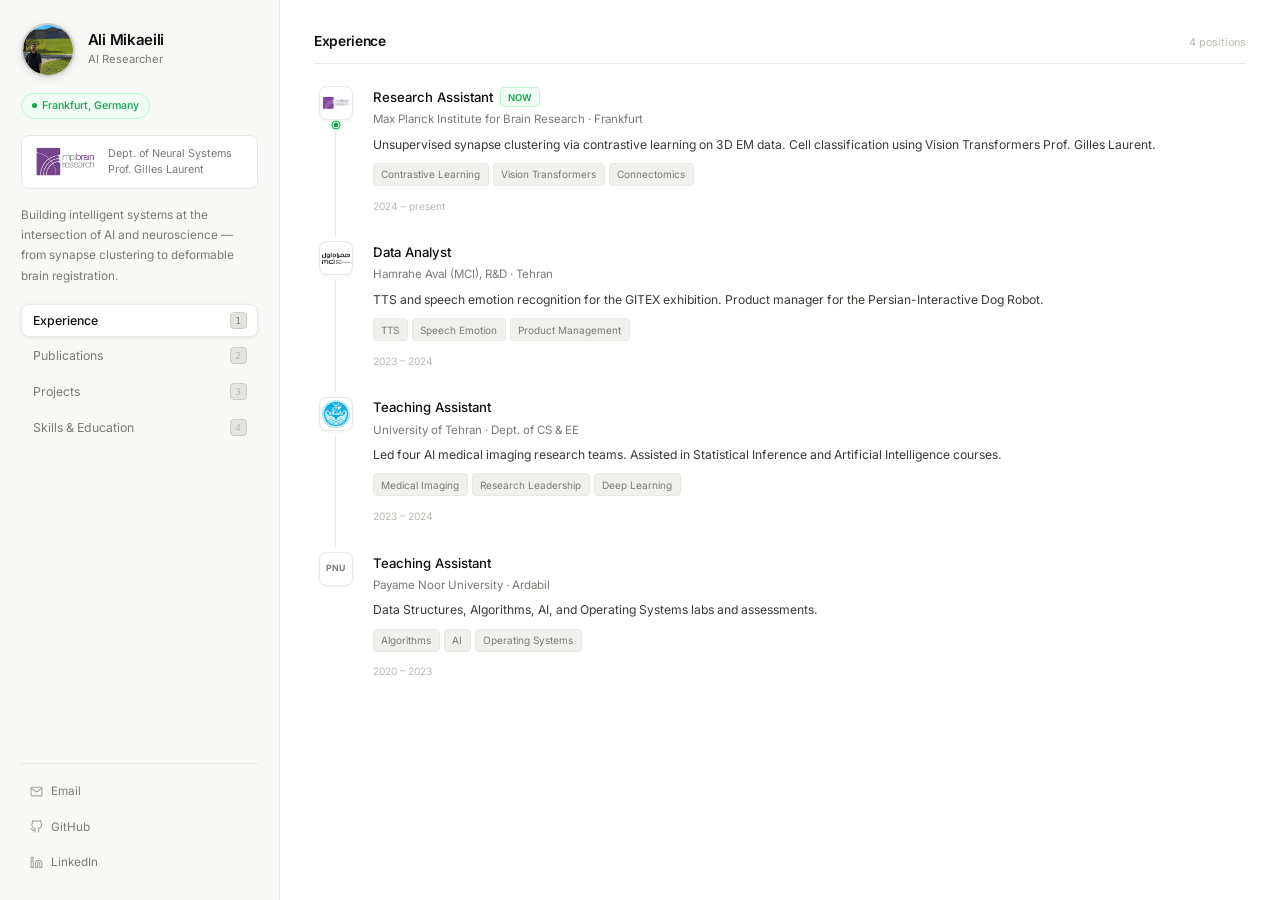
==== index.html @ 7bf5a22a "final" ====
<!DOCTYPE html>
<html lang="en">

<head>
  <meta charset="UTF-8" />
  <meta name="viewport" content="width=device-width, initial-scale=1.0" />
  <title>Ali Mikaeili</title>
  <meta name="description"
    content="Ali Mikaeili — AI Researcher at Max Planck Institute for Brain Research, Frankfurt." />
  <meta name="theme-color" content="#ffffff" />
  <link rel="preconnect" href="https://fonts.googleapis.com" />
  <link href="https://fonts.googleapis.com/css2?family=Inter:wght@300;400;500;600&display=swap" rel="stylesheet" />
  <link rel="stylesheet" href="style.css" />
</head>

<body>

  <div class="layout">

    <!-- ── SIDEBAR ── -->
    <aside class="sidebar">

      <!-- Profile -->
      <div class="profile-block">
        <img class="avatar" src="assets/profile.jpg" alt="Ali Mikaeili" />
        <div class="profile-text">
          <h1>Ali Mikaeili</h1>
          <p class="role">AI Researcher</p>
        </div>
      </div>

      <!-- Status -->
      <div class="status-row">
        <span class="badge-live">
          <span class="dot"></span>
          Frankfurt, Germany
        </span>
      </div>

      <!-- Current position logo -->
      <div class="affil-block">
        <img src="assets/mpi.png" alt="Max Planck Institute" class="affil-logo" />
        <p class="affil-name">Dept. of Neural Systems<br /> Prof. Gilles Laurent</p>
      </div>

      <p class="bio">
        Building intelligent systems at the intersection of AI and neuroscience — from synapse clustering to deformable
        brain registration.
      </p>

      <!-- Nav -->
      <nav class="side-nav" aria-label="Sections">
        <button class="nav-btn active" data-panel="experience" aria-pressed="true">
          <span>Experience</span><kbd>1</kbd>
        </button>
        <button class="nav-btn" data-panel="publications" aria-pressed="false">
          <span>Publications</span><kbd>2</kbd>
        </button>
        <button class="nav-btn" data-panel="projects" aria-pressed="false">
          <span>Projects</span><kbd>3</kbd>
        </button>
        <button class="nav-btn" data-panel="skills" aria-pressed="false">
          <span>Skills &amp; Education</span><kbd>4</kbd>
        </button>
      </nav>

      <!-- Contact links -->
      <div class="sidebar-links">
        <a href="mailto:Ali.Mikaeili@brain.mpg.de" class="link-chip">
          <svg width="13" height="13" viewBox="0 0 24 24" fill="none" stroke="currentColor" stroke-width="2"
            stroke-linecap="round" stroke-linejoin="round">
            <path d="M4 4h16c1.1 0 2 .9 2 2v12c0 1.1-.9 2-2 2H4c-1.1 0-2-.9-2-2V6c0-1.1.9-2 2-2z" />
            <polyline points="22,6 12,13 2,6" />
          </svg>
          Email
        </a>
        <a href="https://github.com/alim98" target="_blank" rel="noopener" class="link-chip">
          <svg width="13" height="13" viewBox="0 0 24 24" fill="none" stroke="currentColor" stroke-width="2"
            stroke-linecap="round" stroke-linejoin="round">
            <path
              d="M9 19c-5 1.5-5-2.5-7-3m14 6v-3.87a3.37 3.37 0 0 0-.94-2.61c3.14-.35 6.44-1.54 6.44-7A5.44 5.44 0 0 0 20 4.77 5.07 5.07 0 0 0 19.91 1S18.73.65 16 2.48a13.38 13.38 0 0 0-7 0C6.27.65 5.09 1 5.09 1A5.07 5.07 0 0 0 5 4.77a5.44 5.44 0 0 0-1.5 3.78c0 5.42 3.3 6.61 6.44 7A3.37 3.37 0 0 0 9 18.13V22" />
          </svg>
          GitHub
        </a>
        <a href="https://linkedin.com/in/mikaeiliali" target="_blank" rel="noopener" class="link-chip">
          <svg width="13" height="13" viewBox="0 0 24 24" fill="none" stroke="currentColor" stroke-width="2"
            stroke-linecap="round" stroke-linejoin="round">
            <path d="M16 8a6 6 0 0 1 6 6v7h-4v-7a2 2 0 0 0-2-2 2 2 0 0 0-2 2v7h-4v-7a6 6 0 0 1 6-6z" />
            <rect x="2" y="9" width="4" height="12" />
            <circle cx="4" cy="4" r="2" />
          </svg>
          LinkedIn
        </a>
      </div>

    </aside>

    <!-- ── MAIN ── -->
    <main class="main-panel" id="main-panel">

      <!-- ─ EXPERIENCE ─ -->
      <div class="panel active" id="panel-experience">
        <div class="panel-header">
          <h2>Experience</h2>
          <span class="panel-meta">4 positions</span>
        </div>

        <div class="entries">

          <div class="entry stagger">
            <div class="entry-left">
              <div class="org-logo-wrap">
                <img src="assets/mpi.png" alt="MPI" class="org-logo" />
              </div>
              <div class="tline">
                <div class="tdot active"></div>
              </div>
            </div>
            <div class="entry-content">
              <div class="entry-top">
                <strong>Research Assistant</strong>
                <span class="chip-green">Now</span>
              </div>
              <p class="entry-org">Max Planck Institute for Brain Research · Frankfurt</p>
              <p class="entry-desc">Unsupervised synapse clustering via contrastive learning on 3D EM data. Cell
                classification using Vision Transformers Prof. Gilles Laurent.</p>
              <div class="entry-tags">
                <span>Contrastive Learning</span><span>Vision Transformers</span><span>Connectomics</span>
              </div>
              <span class="entry-year">2024 – present</span>
            </div>
          </div>

          <div class="entry stagger">
            <div class="entry-left">
              <div class="org-logo-wrap">
                <img src="assets/mci.png" alt="MCI" class="org-logo" />
              </div>
              <div class="tline"></div>
            </div>
            <div class="entry-content">
              <div class="entry-top"><strong>Data Analyst</strong></div>
              <p class="entry-org">Hamrahe Aval (MCI), R&amp;D · Tehran</p>
              <p class="entry-desc">TTS and speech emotion recognition for the GITEX exhibition. Product manager for the
                Persian-Interactive Dog Robot.</p>
              <div class="entry-tags">
                <span>TTS</span><span>Speech Emotion</span><span>Product Management</span>
              </div>
              <span class="entry-year">2023 – 2024</span>
            </div>
          </div>

          <div class="entry stagger">
            <div class="entry-left">
              <div class="org-logo-wrap">
                <img src="assets/ut.png" alt="University of Tehran" class="org-logo" />
              </div>
              <div class="tline"></div>
            </div>
            <div class="entry-content">
              <div class="entry-top"><strong>Teaching Assistant</strong></div>
              <p class="entry-org">University of Tehran · Dept. of CS &amp; EE</p>
              <p class="entry-desc">Led four AI medical imaging research teams. Assisted in Statistical Inference and
                Artificial Intelligence courses.</p>
              <div class="entry-tags">
                <span>Medical Imaging</span><span>Research Leadership</span><span>Deep Learning</span>
              </div>
              <span class="entry-year">2023 – 2024</span>
            </div>
          </div>

          <div class="entry stagger">
            <div class="entry-left">
              <div class="org-logo-wrap letter-logo">PNU</div>
              <div class="tline last"></div>
            </div>
            <div class="entry-content">
              <div class="entry-top"><strong>Teaching Assistant</strong></div>
              <p class="entry-org">Payame Noor University · Ardabil</p>
              <p class="entry-desc">Data Structures, Algorithms, AI, and Operating Systems labs and assessments.</p>
              <div class="entry-tags">
                <span>Algorithms</span><span>AI</span><span>Operating Systems</span>
              </div>
              <span class="entry-year">2020 – 2023</span>
            </div>
          </div>

        </div>
      </div>

      <!-- ─ PUBLICATIONS ─ -->
      <div class="panel" id="panel-publications">
        <div class="panel-header">
          <h2>Publications</h2>
          <span class="panel-meta">6 papers · 3 published</span>
        </div>

        <div class="pub-group">
          <div class="pub-group-label">Published</div>
          <div class="pub-list">

            <a href="https://doi.org/10.1109/AREE63378.2025.10880261" target="_blank" rel="noopener"
              class="pub-row stagger">
              <span class="pub-n">01</span>
              <div class="pub-body">
                <p class="pub-title">Attention-Based Segmentation of Brain Tumors Using Feature Level Fusion and UNet
                </p>
                <p class="pub-byline">A. M. Barzili &amp; B. Moshiri</p>
              </div>
              <div class="pub-right">
                <span class="pub-badge">IEEE · 2025</span>
                <svg class="pub-ext" width="12" height="12" viewBox="0 0 24 24" fill="none" stroke="currentColor"
                  stroke-width="2">
                  <path d="M18 13v6a2 2 0 0 1-2 2H5a2 2 0 0 1-2-2V8a2 2 0 0 1 2-2h6" />
                  <polyline points="15 3 21 3 21 9" />
                  <line x1="10" y1="14" x2="21" y2="3" />
                </svg>
              </div>
            </a>

            <a href="https://doi.org/10.1109/AI2E64943.2025.10983511" target="_blank" rel="noopener"
              class="pub-row stagger">
              <span class="pub-n">02</span>
              <div class="pub-body">
                <p class="pub-title">Detection of Autism Spectrum Disorder Using Quantum Support Vector Machines</p>
                <p class="pub-byline">Zadeh, Barzili et al.</p>
              </div>
              <div class="pub-right">
                <span class="pub-badge">IEEE · 2025</span>
                <svg class="pub-ext" width="12" height="12" viewBox="0 0 24 24" fill="none" stroke="currentColor"
                  stroke-width="2">
                  <path d="M18 13v6a2 2 0 0 1-2 2H5a2 2 0 0 1-2-2V8a2 2 0 0 1 2-2h6" />
                  <polyline points="15 3 21 3 21 9" />
                  <line x1="10" y1="14" x2="21" y2="3" />
                </svg>
              </div>
            </a>

            <a href="https://doi.org/10.48550/arXiv.2511.11625" target="_blank" rel="noopener" class="pub-row stagger">
              <span class="pub-n">03</span>
              <div class="pub-body">
                <p class="pub-title">MedFedPure: Federated Framework with MAE Detection and Diffusion Purification</p>
                <p class="pub-byline">Karami, Barzili et al.</p>
              </div>
              <div class="pub-right">
                <span class="pub-badge">arXiv · 2025</span>
                <svg class="pub-ext" width="12" height="12" viewBox="0 0 24 24" fill="none" stroke="currentColor"
                  stroke-width="2">
                  <path d="M18 13v6a2 2 0 0 1-2 2H5a2 2 0 0 1-2-2V8a2 2 0 0 1 2-2h6" />
                  <polyline points="15 3 21 3 21 9" />
                  <line x1="10" y1="14" x2="21" y2="3" />
                </svg>
              </div>
            </a>

          </div>
        </div>

        <div class="pub-group">
          <div class="pub-group-label">Under Review</div>
          <div class="pub-list dimmed-group">

            <div class="pub-row stagger">
              <span class="pub-n">04</span>
              <div class="pub-body">
                <p class="pub-title">SpikeReg: A Spiking-UNet for Iterative Deformable Brain Image Registration</p>
                <p class="pub-byline">A. M. Barzili &amp; B. Moshiri</p>
              </div>
              <div class="pub-right"><span class="pub-badge pending">In Review</span></div>
            </div>

            <div class="pub-row stagger">
              <span class="pub-n">05</span>
              <div class="pub-body">
                <p class="pub-title">LiquidReg: An Adaptive ODE Engine for Deformable Registration</p>
                <p class="pub-byline">A. M. Barzili &amp; B. Moshiri</p>
              </div>
              <div class="pub-right"><span class="pub-badge pending">In Review</span></div>
            </div>

            <div class="pub-row stagger">
              <span class="pub-n">06</span>
              <div class="pub-body">
                <p class="pub-title">Deep Learning Methods for Deformable Brain MRI Registration: A Systematic Review
                </p>
                <p class="pub-byline">Barzili, Firoozi et al.</p>
              </div>
              <div class="pub-right"><span class="pub-badge pending">In Review</span></div>
            </div>

          </div>
        </div>
      </div>

      <!-- ─ PROJECTS ─ -->
      <div class="panel" id="panel-projects">
        <div class="panel-header">
          <h2>Projects</h2>
          <a href="https://github.com/alim98" target="_blank" rel="noopener" class="panel-ext-link">
            github.com/alim98
            <svg width="11" height="11" viewBox="0 0 24 24" fill="none" stroke="currentColor" stroke-width="2">
              <path d="M18 13v6a2 2 0 0 1-2 2H5a2 2 0 0 1-2-2V8a2 2 0 0 1 2-2h6" />
              <polyline points="15 3 21 3 21 9" />
              <line x1="10" y1="14" x2="21" y2="3" />
            </svg>
          </a>
        </div>

        <div class="proj-grid">
          <div class="proj-card stagger" data-color="#6366f1">
            <div class="proj-accent"></div>
            <span class="proj-icon">🧠</span>
            <h3>Synapse Clustering</h3>
            <p>3D synapse analysis from electron microscopy data via contrastive learning (MPIBR).</p>
            <div class="proj-chips"><span>Contrastive Learning</span><span>3D EM</span><span>PyTorch</span></div>
          </div>

          <div class="proj-card stagger" data-color="#f59e0b">
            <div class="proj-accent"></div>
            <span class="proj-icon">⚡</span>
            <h3>SpikeReg</h3>
            <p>Deformable brain image registration using Spiking Neural Networks — energy-efficient alternative.</p>
            <div class="proj-chips"><span>SNN</span><span>Medical Imaging</span><span>UNet</span></div>
          </div>

          <div class="proj-card stagger" data-color="#06b6d4">
            <div class="proj-accent"></div>
            <span class="proj-icon">🌊</span>
            <h3>LiquidReg</h3>
            <p>Deformable registration via Liquid Time-constant Networks and continuous-time ODE solvers.</p>
            <div class="proj-chips"><span>LTC</span><span>ODE</span><span>Diffeomorphic</span></div>
          </div>

          <div class="proj-card stagger" data-color="#10b981">
            <div class="proj-accent"></div>
            <span class="proj-icon">🔬</span>
            <h3>Chromatin Classification</h3>
            <p>3D nuclei classification from microscopy images using deep learning pipelines.</p>
            <div class="proj-chips"><span>3D CNN</span><span>Cell Biology</span></div>
          </div>

          <div class="proj-card stagger" data-color="#ec4899">
            <div class="proj-accent"></div>
            <span class="proj-icon">🎤</span>
            <h3>Speech Emotion Recognition</h3>
            <p>Persian speech emotion detection using the Shemo database.</p>
            <div class="proj-chips"><span>Audio ML</span><span>Persian NLP</span></div>
          </div>

          <div class="proj-card stagger" data-color="#8b5cf6">
            <div class="proj-accent"></div>
            <span class="proj-icon">💬</span>
            <h3>Suicidal Ideation Detection</h3>
            <p>BERT-based NLP model for mental health monitoring on social media.</p>
            <div class="proj-chips"><span>BERT</span><span>NLP</span><span>Mental Health</span></div>
          </div>
        </div>
      </div>

      <!-- ─ SKILLS & EDUCATION ─ -->
      <div class="panel" id="panel-skills">
        <div class="panel-header">
          <h2>Skills &amp; Education</h2>
        </div>

        <div class="se-grid">

          <div class="se-block">
            <div class="se-label">AI &amp; Machine Learning</div>
            <div class="pill-group stagger">
              <span class="pill">Representation Learning</span>
              <span class="pill">Contrastive Learning</span>
              <span class="pill">Spiking Neural Networks</span>
              <span class="pill">Vision Transformers</span>
              <span class="pill">Diffusion Models</span>
              <span class="pill">GANs</span>
              <span class="pill">NLP · BERT · RAG</span>
              <span class="pill">VLMs</span>
            </div>
          </div>

          <div class="se-block">
            <div class="se-label">Neuroscience</div>
            <div class="pill-group stagger">
              <span class="pill">Connectomics</span>
              <span class="pill">WebKnossos</span>
              <span class="pill">Medical Image Analysis</span>
              <span class="pill">Deformable Registration</span>
            </div>
          </div>

          <div class="se-block">
            <div class="se-label">Programming</div>
            <div class="pill-group stagger">
              <span class="pill">Python</span>
              <span class="pill">C / C++</span>
              <span class="pill">Java</span>
              <span class="pill">Kotlin</span>
              <span class="pill">Flutter</span>
            </div>
          </div>

          <div class="se-block">
            <div class="se-label">Frameworks &amp; Tools</div>
            <div class="pill-group stagger">
              <span class="pill">PyTorch</span>
              <span class="pill">TensorFlow</span>
              <span class="pill">Scikit-Learn</span>
              <span class="pill">NumPy · Pandas</span>
              <span class="pill">Docker</span>
              <span class="pill">Git</span>
              <span class="pill">Linux</span>
              <span class="pill">LaTeX</span>
            </div>
          </div>

          <div class="se-block">
            <div class="se-label">Languages</div>
            <div class="pill-group stagger">
              <span class="pill">🇬🇧 English — Advanced</span>
              <span class="pill">🇮🇷 Persian — Native</span>
              <span class="pill">🇦🇿 Azerbaijani — Native</span>
              <span class="pill">🇹🇷 Turkish — Advanced</span>
            </div>
          </div>

          <div class="se-block edu-block">
            <div class="se-label">Education</div>
            <div class="edu-list">

              <div class="edu-row stagger">
                <img src="assets/ut.png" alt="University of Tehran" class="edu-logo" />
                <div>
                  <strong>M.Sc. AI &amp; Robotics</strong>
                  <p>University of Tehran &middot; 2023–2025 &middot; 17/20</p>
                  <p class="edu-note">Thesis: SpikeReg — A Spiking-UNet for Deformable Registration</p>
                </div>
              </div>

              <div class="edu-row stagger">
                <div class="edu-logo-placeholder">PNU</div>
                <div>
                  <strong>B.Eng. Computer Engineering</strong>
                  <p>Payame Noor University &middot; 2020–2023 &middot; 16.5/20</p>
                </div>
              </div>

              <div class="edu-row stagger">
                <div class="edu-logo-placeholder">FU</div>
                <div>
                  <strong>B.Sc. Educational Sciences</strong>
                  <p>Farhangian University &middot; 2017–2021 &middot; 17.5/20</p>
                </div>
              </div>

            </div>
          </div>

        </div>
      </div>

    </main>
  </div>

  <div class="kbd-hint" id="kbd-hint">Press <kbd>1</kbd>–<kbd>4</kbd> to switch sections</div>

  <script src="script.js"></script>
</body>

</html>
---- style.css ----
/* ─────────────────────────────────────
   TOKENS
───────────────────────────────────── */
:root {
  --white:    #ffffff;
  --off:      #f8f8f6;
  --border:   #e8e8e4;
  --border-h: #cecec8;
  --ink:      #0f0f0e;
  --ink-2:    #3a3a36;
  --ink-3:    #7a7a74;
  --ink-4:    #b8b8b0;
  --green:    #16a34a;
  --green-bg: #f0fdf4;
  --green-bd: #bbf7d0;
  --sidebar:  280px;
  --r:        8px;
  --r-lg:     12px;
}

/* ─────────────────────────────────────
   RESET
───────────────────────────────────── */
*, *::before, *::after { box-sizing: border-box; margin: 0; padding: 0; }
html { font-size: 15px; -webkit-font-smoothing: antialiased; }
body {
  font-family: 'Inter', system-ui, sans-serif;
  background: var(--white);
  color: var(--ink);
  line-height: 1.6;
  height: 100dvh;
  overflow: hidden;
}
a { text-decoration: none; color: inherit; }
button { cursor: pointer; font-family: inherit; }

/* ─────────────────────────────────────
   LAYOUT
───────────────────────────────────── */
.layout {
  display: grid;
  grid-template-columns: var(--sidebar) 1fr;
  height: 100dvh;
}

/* ─────────────────────────────────────
   SIDEBAR
───────────────────────────────────── */
.sidebar {
  background: var(--off);
  border-right: 1px solid var(--border);
  display: flex;
  flex-direction: column;
  padding: 1.5rem 1.4rem;
  gap: 1.1rem;
  overflow-y: auto;
  overscroll-behavior: contain;
}

/* scrollbar */
.sidebar::-webkit-scrollbar { width: 3px; }
.sidebar::-webkit-scrollbar-thumb { background: var(--border); border-radius: 3px; }

/* ── Profile block ── */
.profile-block {
  display: flex;
  align-items: center;
  gap: .85rem;
}

.avatar {
  width: 54px;
  height: 54px;
  border-radius: 50%;
  object-fit: cover;
  object-position: center top;
  border: 2px solid var(--border-h);
  flex-shrink: 0;
  box-shadow: 0 2px 8px rgba(0,0,0,.1);
}

.profile-text h1 {
  font-size: 1rem;
  font-weight: 600;
  letter-spacing: -.02em;
  line-height: 1.2;
}
.profile-text .role {
  font-size: .75rem;
  color: var(--ink-3);
  margin-top: .1rem;
}

/* ── Status ── */
.status-row { display: flex; }

.badge-live {
  display: inline-flex;
  align-items: center;
  gap: .38rem;
  font-size: .71rem;
  color: var(--green);
  background: var(--green-bg);
  border: 1px solid var(--green-bd);
  padding: .22rem .65rem;
  border-radius: 50px;
  font-weight: 500;
}
.dot {
  width: 5px; height: 5px;
  border-radius: 50%;
  background: var(--green);
  animation: blink 2.4s ease-in-out infinite;
}
@keyframes blink { 0%,100%{opacity:1} 50%{opacity:.25} }

/* ── Affiliation logo card ── */
.affil-block {
  display: flex;
  align-items: center;
  gap: .7rem;
  background: var(--white);
  border: 1px solid var(--border);
  border-radius: var(--r);
  padding: .65rem .8rem;
}

.affil-logo {
  height: 32px;
  width: auto;
  object-fit: contain;
  flex-shrink: 0;
  filter: grayscale(20%);
}

.affil-name {
  font-size: .72rem;
  color: var(--ink-3);
  line-height: 1.45;
}

/* ── Bio ── */
.bio {
  font-size: .79rem;
  color: var(--ink-3);
  line-height: 1.7;
  padding-bottom: .1rem;
}

/* ── Nav ── */
.side-nav {
  display: flex;
  flex-direction: column;
  gap: .15rem;
}

.nav-btn {
  display: flex;
  align-items: center;
  justify-content: space-between;
  background: none;
  border: 1px solid transparent;
  text-align: left;
  font-size: .82rem;
  color: var(--ink-3);
  padding: .48rem .7rem;
  border-radius: var(--r);
  transition: background .15s, color .15s, border-color .15s, box-shadow .15s;
}
.nav-btn:hover { background: #eeeeed; color: var(--ink); }
.nav-btn.active {
  background: var(--white);
  color: var(--ink);
  font-weight: 500;
  border-color: var(--border);
  box-shadow: 0 1px 4px rgba(0,0,0,.07);
}

kbd {
  display: inline-flex;
  align-items: center;
  justify-content: center;
  width: 17px; height: 17px;
  font-size: .62rem;
  color: var(--ink-4);
  background: #e4e4e0;
  border: 1px solid #ccccc6;
  border-radius: 4px;
  line-height: 1;
}
.nav-btn.active kbd { color: var(--ink-3); }

/* ── Links ── */
.sidebar-links {
  margin-top: auto;
  padding-top: .85rem;
  border-top: 1px solid var(--border);
  display: flex;
  flex-direction: column;
  gap: .3rem;
}

.link-chip {
  display: flex;
  align-items: center;
  gap: .5rem;
  font-size: .78rem;
  color: var(--ink-3);
  padding: .4rem .6rem;
  border-radius: var(--r);
  transition: background .15s, color .15s;
}
.link-chip:hover { background: #eeeeed; color: var(--ink); }
.link-chip svg { flex-shrink: 0; opacity: .65; }

/* ─────────────────────────────────────
   MAIN PANEL
───────────────────────────────────── */
.main-panel {
  overflow-y: auto;
  overscroll-behavior: contain;
  padding: 2rem 2.25rem;
}
.main-panel::-webkit-scrollbar { width: 4px; }
.main-panel::-webkit-scrollbar-thumb { background: var(--border); border-radius: 4px; }

/* ─────────────────────────────────────
   PANELS
───────────────────────────────────── */
.panel { display: none; }
.panel.active { display: block; }

@keyframes up {
  from { opacity: 0; transform: translateY(8px); }
  to   { opacity: 1; transform: none; }
}

.panel.active .stagger {
  opacity: 0;
  animation: up .28s ease forwards;
}
.panel.active .stagger:nth-child(1) { animation-delay: .03s; }
.panel.active .stagger:nth-child(2) { animation-delay: .07s; }
.panel.active .stagger:nth-child(3) { animation-delay: .11s; }
.panel.active .stagger:nth-child(4) { animation-delay: .15s; }
.panel.active .stagger:nth-child(5) { animation-delay: .19s; }
.panel.active .stagger:nth-child(6) { animation-delay: .23s; }

.panel-header {
  display: flex;
  align-items: baseline;
  justify-content: space-between;
  margin-bottom: 1.5rem;
  padding-bottom: .7rem;
  border-bottom: 1px solid var(--border);
}

.panel-header h2 { font-size: .92rem; font-weight: 600; letter-spacing: -.012em; }
.panel-meta { font-size: .72rem; color: var(--ink-4); }

.panel-ext-link {
  display: inline-flex;
  align-items: center;
  gap: .3rem;
  font-size: .73rem;
  color: var(--ink-3);
  transition: color .15s;
}
.panel-ext-link:hover { color: var(--ink); }

/* ─────────────────────────────────────
   EXPERIENCE
───────────────────────────────────── */
.entries { display: flex; flex-direction: column; }

.entry {
  display: grid;
  grid-template-columns: 44px 1fr;
  gap: 0 1rem;
}

.entry-left {
  display: flex;
  flex-direction: column;
  align-items: center;
}

/* Org logo in timeline */
.org-logo-wrap {
  width: 34px;
  height: 34px;
  border-radius: var(--r);
  border: 1px solid var(--border);
  background: var(--white);
  display: flex;
  align-items: center;
  justify-content: center;
  overflow: hidden;
  flex-shrink: 0;
  box-shadow: 0 1px 3px rgba(0,0,0,.06);
}
.org-logo {
  width: 28px;
  height: 28px;
  object-fit: contain;
}

.letter-logo {
  font-size: .58rem;
  font-weight: 700;
  color: var(--ink-3);
  letter-spacing: .03em;
}

.tline {
  flex: 1;
  width: 1px;
  background: var(--border);
  margin: .35rem 0;
  position: relative;
}
.tline.last { background: transparent; }

.tdot {
  width: 7px; height: 7px;
  border-radius: 50%;
  background: var(--ink-4);
  border: 1.5px solid var(--white);
  outline: 1.5px solid var(--ink-4);
  position: absolute;
  left: 50%; top: 0;
  transform: translate(-50%, -50%);
}
.tdot.active {
  background: var(--green);
  outline-color: var(--green);
  box-shadow: 0 0 0 3px #dcfce7;
}

.entry-content {
  padding: .05rem 0 1.65rem;
}
.entry:last-child .entry-content { padding-bottom: 0; }

.entry-top {
  display: flex;
  align-items: center;
  gap: .5rem;
  margin-bottom: .15rem;
}
.entry-content strong { font-size: .88rem; font-weight: 500; }

.chip-green {
  font-size: .63rem;
  font-weight: 600;
  letter-spacing: .05em;
  text-transform: uppercase;
  color: var(--green);
  background: var(--green-bg);
  border: 1px solid var(--green-bd);
  padding: .1rem .42rem;
  border-radius: 4px;
}

.entry-org {
  font-size: .77rem;
  color: var(--ink-3);
  margin-bottom: .4rem;
}

.entry-desc {
  font-size: .81rem;
  color: var(--ink-2);
  line-height: 1.65;
  margin-bottom: .55rem;
}

.entry-tags {
  display: flex;
  flex-wrap: wrap;
  gap: .27rem;
  margin-bottom: .45rem;
}
.entry-tags span {
  font-size: .67rem;
  padding: .16rem .5rem;
  border-radius: 4px;
  background: #f0f0ec;
  border: 1px solid var(--border);
  color: var(--ink-3);
}

.entry-year {
  font-size: .68rem;
  color: var(--ink-4);
}

/* ─────────────────────────────────────
   PUBLICATIONS
───────────────────────────────────── */
.pub-group { margin-bottom: 1.4rem; }
.pub-group:last-child { margin-bottom: 0; }

.pub-group-label {
  font-size: .67rem;
  font-weight: 600;
  letter-spacing: .1em;
  text-transform: uppercase;
  color: var(--ink-4);
  margin-bottom: .55rem;
}

.pub-list { display: flex; flex-direction: column; gap: .3rem; }
.dimmed-group { opacity: .6; }
.dimmed-group .pub-row:hover { opacity: 1; }

.pub-row {
  display: grid;
  grid-template-columns: 24px 1fr auto;
  align-items: center;
  gap: .75rem;
  padding: .8rem .85rem;
  border: 1px solid var(--border);
  border-radius: var(--r);
  transition: border-color .15s, background .15s, box-shadow .15s;
}
a.pub-row:hover {
  border-color: var(--border-h);
  background: var(--off);
  box-shadow: 0 2px 8px rgba(0,0,0,.05);
}

.pub-n {
  font-size: .68rem;
  font-weight: 600;
  color: var(--ink-4);
  font-variant-numeric: tabular-nums;
}

.pub-title {
  font-size: .82rem;
  font-weight: 500;
  line-height: 1.4;
  margin-bottom: .12rem;
}
.pub-byline { font-size: .72rem; color: var(--ink-3); }

.pub-right {
  display: flex;
  flex-direction: column;
  align-items: flex-end;
  gap: .3rem;
  flex-shrink: 0;
}

.pub-badge {
  font-size: .65rem;
  font-weight: 600;
  color: var(--ink-3);
  background: #f0f0ec;
  border: 1px solid var(--border);
  padding: .13rem .42rem;
  border-radius: 4px;
  white-space: nowrap;
}
.pub-badge.pending {
  color: #92400e;
  background: #fffbeb;
  border-color: #fde68a;
}

.pub-ext {
  opacity: 0;
  color: var(--ink-3);
  transition: opacity .15s;
}
a.pub-row:hover .pub-ext { opacity: 1; }

/* ─────────────────────────────────────
   PROJECTS
───────────────────────────────────── */
.proj-grid {
  display: grid;
  grid-template-columns: repeat(3, 1fr);
  gap: .65rem;
}

.proj-card {
  position: relative;
  border: 1px solid var(--border);
  border-radius: var(--r-lg);
  padding: 1.05rem 1rem;
  overflow: hidden;
  transition: border-color .2s, box-shadow .2s, transform .2s;
}
.proj-card:hover {
  border-color: var(--border-h);
  box-shadow: 0 4px 16px rgba(0,0,0,.08);
  transform: translateY(-2px);
}

.proj-accent {
  position: absolute;
  top: 0; left: 0; right: 0;
  height: 2.5px;
  transform: scaleX(0);
  transform-origin: left;
  transition: transform .25s ease;
  border-radius: 0 0 2px 2px;
}
.proj-card:hover .proj-accent { transform: scaleX(1); }

.proj-icon { font-size: 1.25rem; margin-bottom: .5rem; display: block; }
.proj-card h3 { font-size: .83rem; font-weight: 600; margin-bottom: .28rem; letter-spacing: -.01em; }
.proj-card p  { font-size: .76rem; color: var(--ink-3); line-height: 1.55; margin-bottom: .6rem; }

.proj-chips { display: flex; flex-wrap: wrap; gap: .25rem; }
.proj-chips span {
  font-size: .65rem;
  padding: .14rem .42rem;
  border-radius: 4px;
  background: var(--off);
  border: 1px solid var(--border);
  color: var(--ink-3);
}

/* ─────────────────────────────────────
   SKILLS & EDUCATION
───────────────────────────────────── */
.se-grid {
  display: grid;
  grid-template-columns: 1fr 1fr;
  gap: 1.2rem 2rem;
}
.edu-block { grid-column: 1 / -1; }

.se-label {
  font-size: .66rem;
  font-weight: 600;
  letter-spacing: .1em;
  text-transform: uppercase;
  color: var(--ink-4);
  margin-bottom: .6rem;
}

.pill-group { display: flex; flex-wrap: wrap; gap: .28rem; }

.pill {
  font-size: .76rem;
  padding: .25rem .62rem;
  border-radius: 6px;
  background: var(--off);
  border: 1px solid var(--border);
  color: var(--ink-2);
  transition: border-color .15s, background .15s;
}
.pill:hover { border-color: var(--border-h); background: #ededea; }

/* Education rows */
.edu-list { display: flex; flex-direction: column; gap: .9rem; }

.edu-row {
  display: grid;
  grid-template-columns: 38px 1fr;
  gap: .7rem;
  align-items: start;
}

.edu-logo {
  width: 34px;
  height: 34px;
  object-fit: contain;
  border: 1px solid var(--border);
  border-radius: var(--r);
  padding: 2px;
  background: var(--white);
}

.edu-logo-placeholder {
  width: 34px;
  height: 34px;
  border-radius: var(--r);
  border: 1px solid var(--border);
  background: var(--off);
  display: flex;
  align-items: center;
  justify-content: center;
  font-size: .58rem;
  font-weight: 700;
  color: var(--ink-4);
  letter-spacing: .03em;
}

.edu-row strong { display: block; font-size: .82rem; font-weight: 500; margin-bottom: .1rem; }
.edu-row p { font-size: .74rem; color: var(--ink-3); }
.edu-note { color: var(--ink-4) !important; font-style: italic; margin-top: .1rem; }

/* ─────────────────────────────────────
   KEYBOARD HINT
───────────────────────────────────── */
.kbd-hint {
  position: fixed;
  bottom: 1.25rem;
  left: 50%;
  transform: translateX(-50%) translateY(6px);
  background: rgba(15,15,14,.88);
  backdrop-filter: blur(8px);
  color: #fff;
  font-size: .7rem;
  padding: .38rem .9rem;
  border-radius: 50px;
  opacity: 0;
  pointer-events: none;
  transition: opacity .3s, transform .3s;
  white-space: nowrap;
  z-index: 99;
}
.kbd-hint kbd {
  background: rgba(255,255,255,.18);
  border-color: rgba(255,255,255,.3);
  color: #fff;
  margin: 0 1px;
}
.kbd-hint.show {
  opacity: 1;
  transform: translateX(-50%) translateY(0);
}

/* ─────────────────────────────────────
   RESPONSIVE
───────────────────────────────────── */
@media (max-width: 900px) {
  body   { overflow: auto; height: auto; }
  .layout { grid-template-columns: 1fr; height: auto; }
  .sidebar {
    border-right: none;
    border-bottom: 1px solid var(--border);
  }
  .sidebar-links { flex-direction: row; flex-wrap: wrap; margin-top: 0; }
  .main-panel { padding: 1.5rem; }
  .proj-grid { grid-template-columns: 1fr 1fr; }
  .se-grid { grid-template-columns: 1fr; }
  .edu-block { grid-column: 1; }
}

@media (max-width: 480px) {
  .proj-grid { grid-template-columns: 1fr; }
  .pub-row { grid-template-columns: 20px 1fr; }
  .pub-right { display: none; }
}
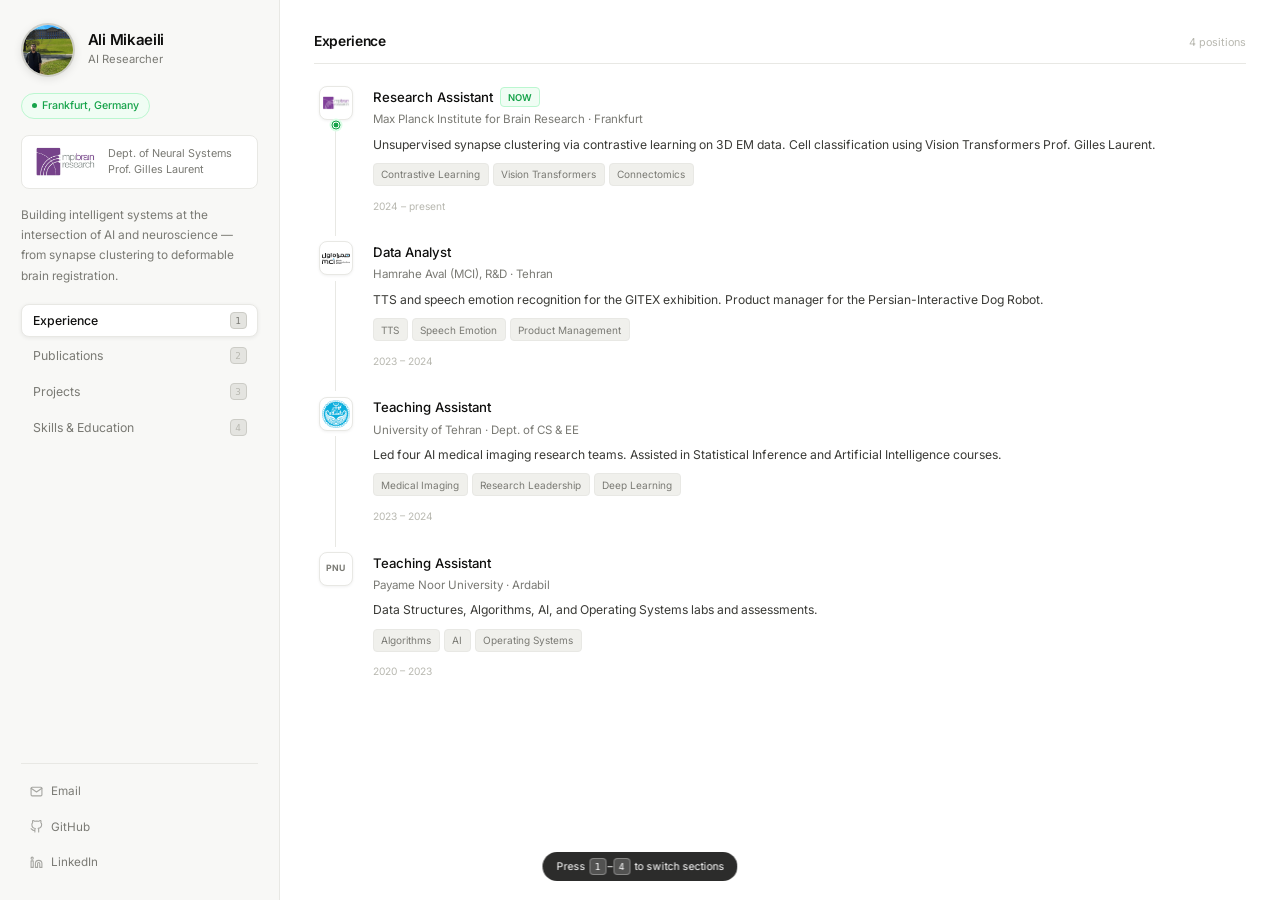
==== commit 40b1a088: "fix: add .nojekyll + cache-bust CSS/JS" ====
--- a/index.html
+++ b/index.html
@@ -10,7 +10,7 @@
   <meta name="theme-color" content="#ffffff" />
   <link rel="preconnect" href="https://fonts.googleapis.com" />
   <link href="https://fonts.googleapis.com/css2?family=Inter:wght@300;400;500;600&display=swap" rel="stylesheet" />
-  <link rel="stylesheet" href="style.css" />
+  <link rel="stylesheet" href="style.css?v=4" />
 </head>
 
 <body>
@@ -464,7 +464,7 @@
 
   <div class="kbd-hint" id="kbd-hint">Press <kbd>1</kbd>–<kbd>4</kbd> to switch sections</div>
 
-  <script src="script.js"></script>
+  <script src="script.js?v=4"></script>
 </body>
 
 </html>
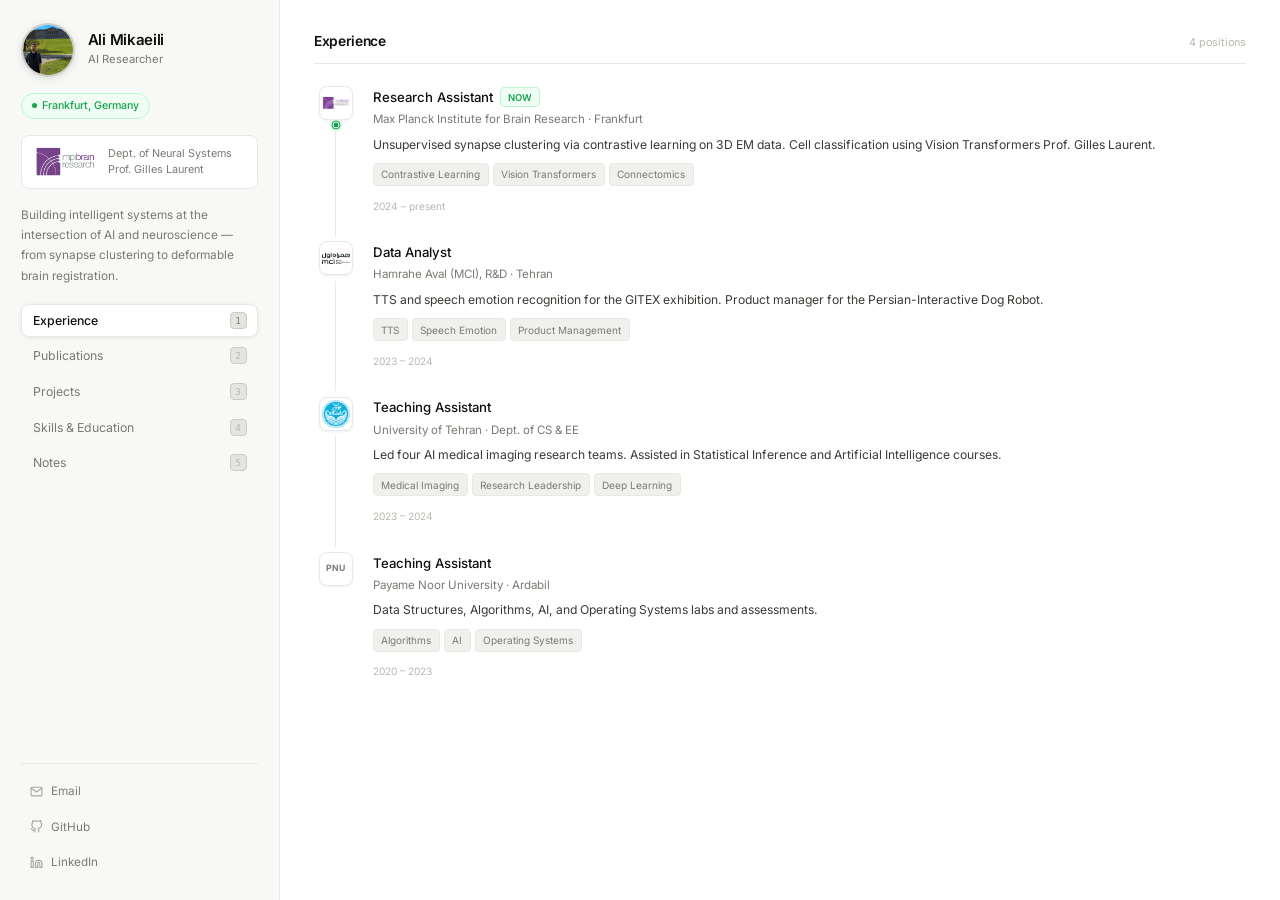
==== commit 265426c0: "feat: add Notes tab with GP lecture (Neil Lawrence MLSS 2015)" ====
--- a/index.html
+++ b/index.html
@@ -61,6 +61,9 @@
         </button>
         <button class="nav-btn" data-panel="skills" aria-pressed="false">
           <span>Skills &amp; Education</span><kbd>4</kbd>
+        </button>
+        <button class="nav-btn" data-panel="notes" aria-pressed="false">
+          <span>Notes</span><kbd>5</kbd>
         </button>
       </nav>
 
@@ -459,10 +462,51 @@
         </div>
       </div>
 
+      <!-- ─ NOTES ─ -->
+      <div class="panel" id="panel-notes">
+        <div class="panel-header">
+          <h2>Notes &amp; Resources</h2>
+          <span class="panel-meta">Study notes with interactive visualizations</span>
+        </div>
+
+        <div class="notes-grid">
+
+          <a href="gp/lectuers.html" class="note-card" target="_blank" rel="noopener">
+            <div class="note-card-top">
+              <div class="note-icon">∫</div>
+              <div class="note-meta">
+                <span class="note-tag">Gaussian Processes</span>
+                <span class="note-date">MLSS 2015 · Neil Lawrence</span>
+              </div>
+              <svg class="note-ext" width="13" height="13" viewBox="0 0 24 24" fill="none" stroke="currentColor" stroke-width="2"><path d="M18 13v6a2 2 0 0 1-2 2H5a2 2 0 0 1-2-2V8a2 2 0 0 1 2-2h6"/><polyline points="15 3 21 3 21 9"/><line x1="10" y1="14" x2="21" y2="3"/></svg>
+            </div>
+            <h3>Gaussian Processes: Intuition &amp; Mathematics</h3>
+            <p>Full synthesis of Neil Lawrence's GP lecture — from Laplace's Demon and the philosophy of probability, through kernel functions and conditioning, to non-Gaussian likelihoods and parameter optimization.</p>
+            <div class="note-topics">
+              <span>Kernel Functions</span>
+              <span>Bayesian Inference</span>
+              <span>Marginalization</span>
+              <span>EP vs Variational</span>
+              <span>KaTeX Math</span>
+              <span>Interactive Demos</span>
+            </div>
+          </a>
+
+          <div class="note-card placeholder">
+            <div class="note-card-top">
+              <div class="note-icon" style="opacity:.3">+</div>
+            </div>
+            <h3 style="opacity:.4">More notes coming soon</h3>
+            <p style="opacity:.35">Currently studying and synthesizing additional lectures.</p>
+          </div>
+
+        </div>
+      </div>
+
     </main>
   </div>
 
-  <div class="kbd-hint" id="kbd-hint">Press <kbd>1</kbd>–<kbd>4</kbd> to switch sections</div>
+  <div class="kbd-hint" id="kbd-hint">Press <kbd>1</kbd>–<kbd>5</kbd> to switch sections</div>
 
   <script src="script.js?v=4"></script>
 </body>
--- a/style.css
+++ b/style.css
@@ -594,6 +594,105 @@
 .edu-row strong { display: block; font-size: .82rem; font-weight: 500; margin-bottom: .1rem; }
 .edu-row p { font-size: .74rem; color: var(--ink-3); }
 .edu-note { color: var(--ink-4) !important; font-style: italic; margin-top: .1rem; }
+
+/* ─────────────────────────────────────
+   NOTES
+───────────────────────────────────── */
+.notes-grid {
+  display: grid;
+  grid-template-columns: 1fr 1fr;
+  gap: .75rem;
+}
+
+.note-card {
+  display: block;
+  border: 1px solid var(--border);
+  border-radius: var(--r-lg);
+  padding: 1.1rem;
+  transition: border-color .2s, box-shadow .2s, transform .2s;
+  text-decoration: none;
+  color: inherit;
+}
+a.note-card:hover {
+  border-color: var(--border-h);
+  box-shadow: 0 4px 16px rgba(0,0,0,.07);
+  transform: translateY(-2px);
+}
+.note-card.placeholder {
+  border-style: dashed;
+  background: var(--off);
+}
+
+.note-card-top {
+  display: flex;
+  align-items: center;
+  gap: .6rem;
+  margin-bottom: .75rem;
+}
+
+.note-icon {
+  font-size: 1.35rem;
+  width: 36px;
+  height: 36px;
+  display: flex;
+  align-items: center;
+  justify-content: center;
+  background: var(--off);
+  border: 1px solid var(--border);
+  border-radius: var(--r);
+  flex-shrink: 0;
+  font-style: normal;
+}
+
+.note-meta { flex: 1; }
+.note-tag {
+  display: block;
+  font-size: .72rem;
+  font-weight: 600;
+  color: var(--ink-2);
+  margin-bottom: .1rem;
+}
+.note-date {
+  display: block;
+  font-size: .68rem;
+  color: var(--ink-4);
+}
+
+.note-ext {
+  color: var(--ink-4);
+  flex-shrink: 0;
+  opacity: 0;
+  transition: opacity .15s;
+}
+a.note-card:hover .note-ext { opacity: 1; }
+
+.note-card h3 {
+  font-size: .88rem;
+  font-weight: 600;
+  margin-bottom: .35rem;
+  letter-spacing: -.01em;
+  line-height: 1.35;
+}
+.note-card p {
+  font-size: .78rem;
+  color: var(--ink-3);
+  line-height: 1.6;
+  margin-bottom: .75rem;
+}
+
+.note-topics {
+  display: flex;
+  flex-wrap: wrap;
+  gap: .28rem;
+}
+.note-topics span {
+  font-size: .67rem;
+  padding: .14rem .45rem;
+  border-radius: 4px;
+  background: var(--off);
+  border: 1px solid var(--border);
+  color: var(--ink-3);
+}
 
 /* ─────────────────────────────────────
    KEYBOARD HINT
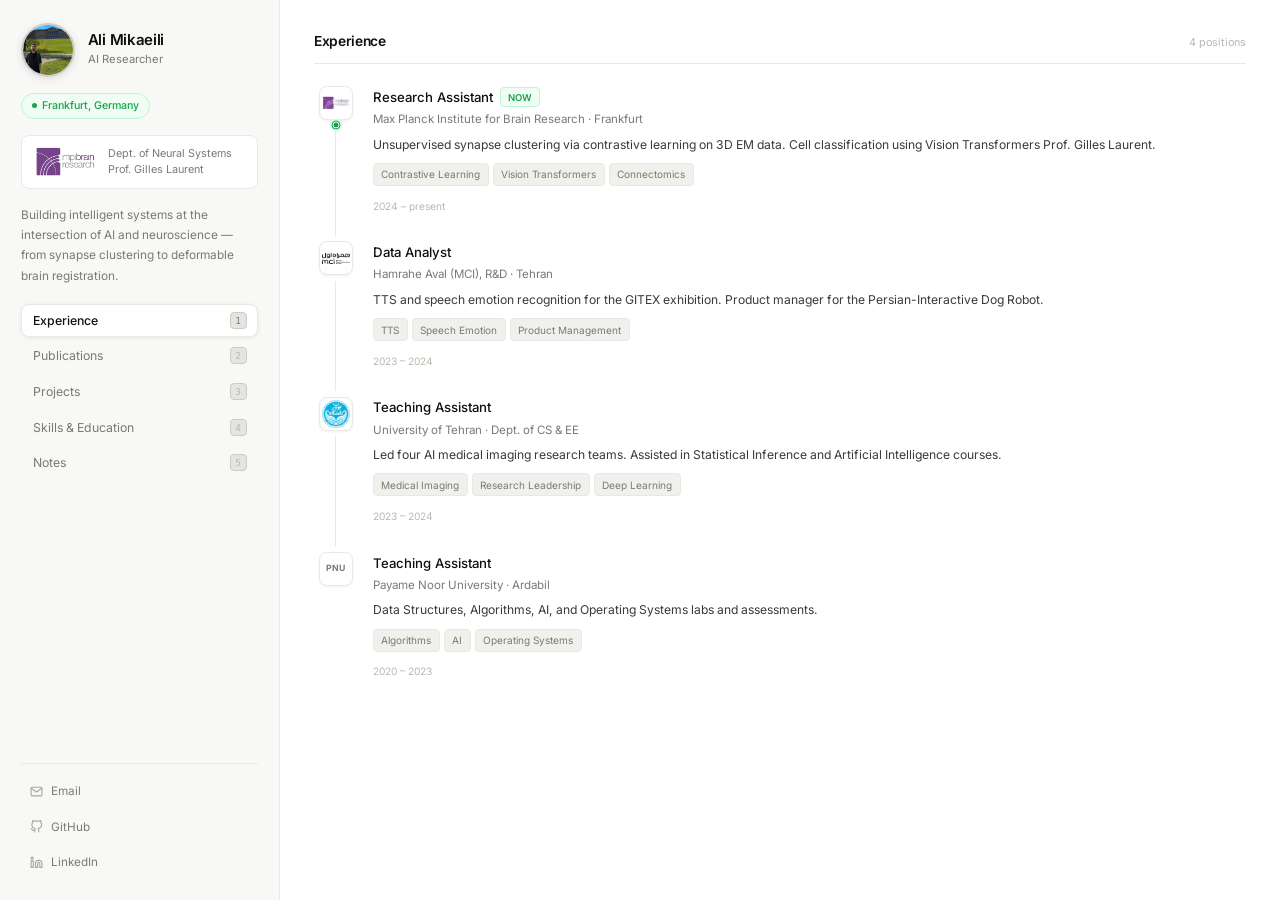
==== commit 4756754e: "content" ====
--- a/index.html
+++ b/index.html
@@ -466,7 +466,7 @@
       <div class="panel" id="panel-notes">
         <div class="panel-header">
           <h2>Notes &amp; Resources</h2>
-          <span class="panel-meta">Study notes with interactive visualizations</span>
+          <span class="panel-meta">My study notes</span>
         </div>
 
         <div class="notes-grid">
@@ -478,10 +478,16 @@
                 <span class="note-tag">Gaussian Processes</span>
                 <span class="note-date">MLSS 2015 · Neil Lawrence</span>
               </div>
-              <svg class="note-ext" width="13" height="13" viewBox="0 0 24 24" fill="none" stroke="currentColor" stroke-width="2"><path d="M18 13v6a2 2 0 0 1-2 2H5a2 2 0 0 1-2-2V8a2 2 0 0 1 2-2h6"/><polyline points="15 3 21 3 21 9"/><line x1="10" y1="14" x2="21" y2="3"/></svg>
+              <svg class="note-ext" width="13" height="13" viewBox="0 0 24 24" fill="none" stroke="currentColor"
+                stroke-width="2">
+                <path d="M18 13v6a2 2 0 0 1-2 2H5a2 2 0 0 1-2-2V8a2 2 0 0 1 2-2h6" />
+                <polyline points="15 3 21 3 21 9" />
+                <line x1="10" y1="14" x2="21" y2="3" />
+              </svg>
             </div>
             <h3>Gaussian Processes: Intuition &amp; Mathematics</h3>
-            <p>Full synthesis of Neil Lawrence's GP lecture — from Laplace's Demon and the philosophy of probability, through kernel functions and conditioning, to non-Gaussian likelihoods and parameter optimization.</p>
+            <p>Full synthesis of Neil Lawrence's GP lecture — from Laplace's Demon and the philosophy of probability,
+              through kernel functions and conditioning, to non-Gaussian likelihoods and parameter optimization.</p>
             <div class="note-topics">
               <span>Kernel Functions</span>
               <span>Bayesian Inference</span>
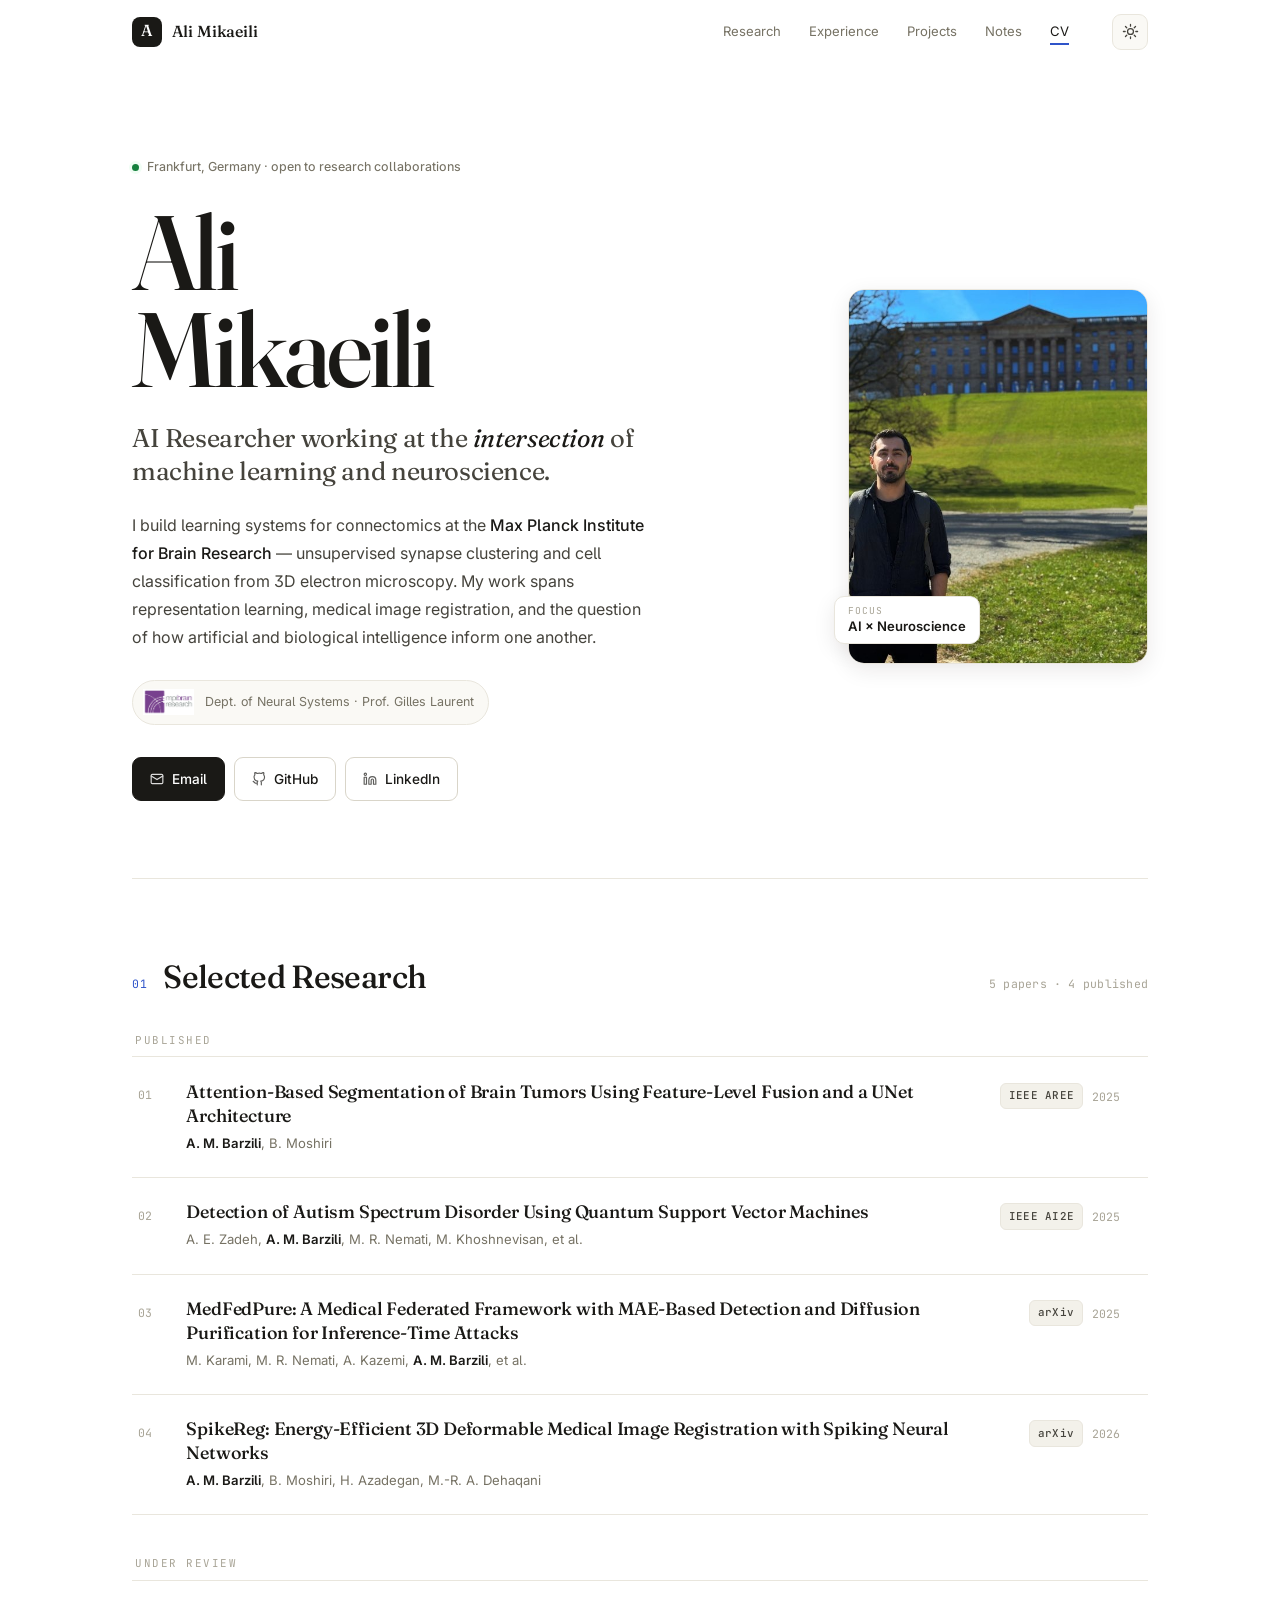
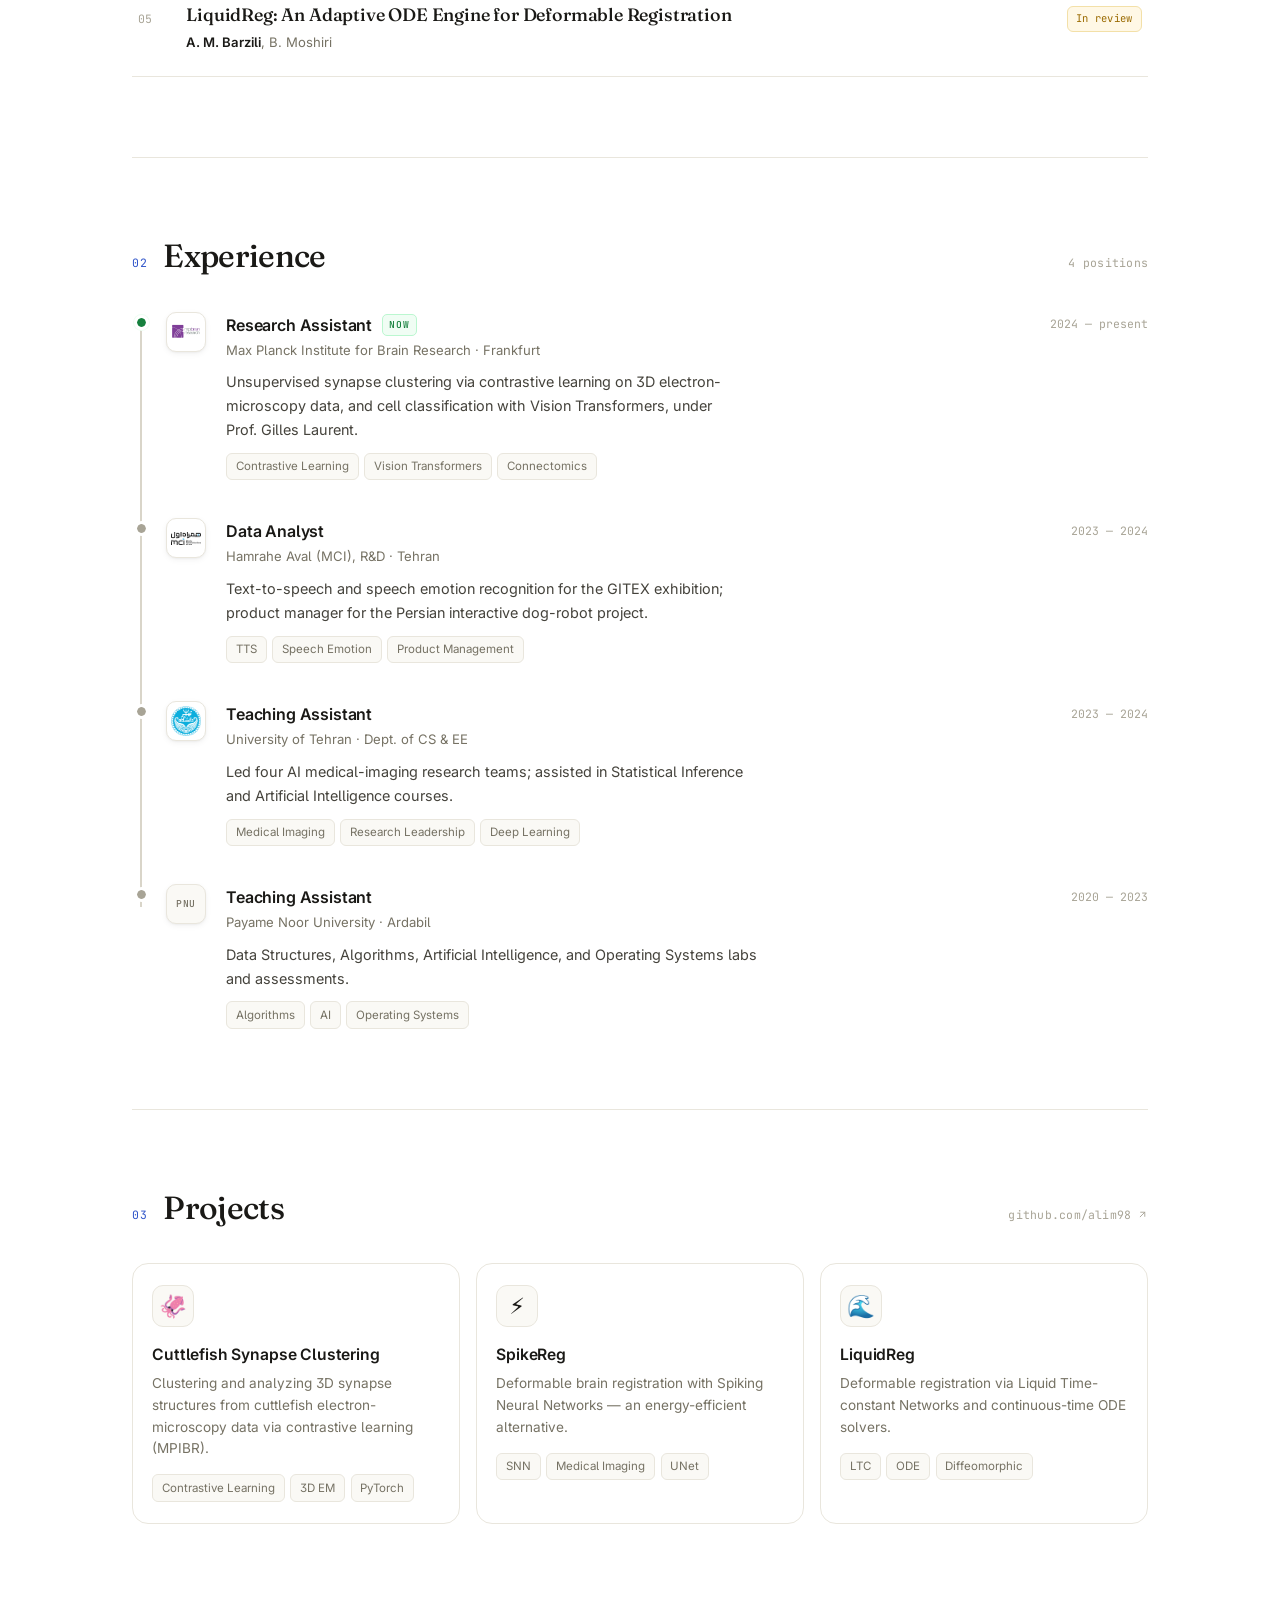
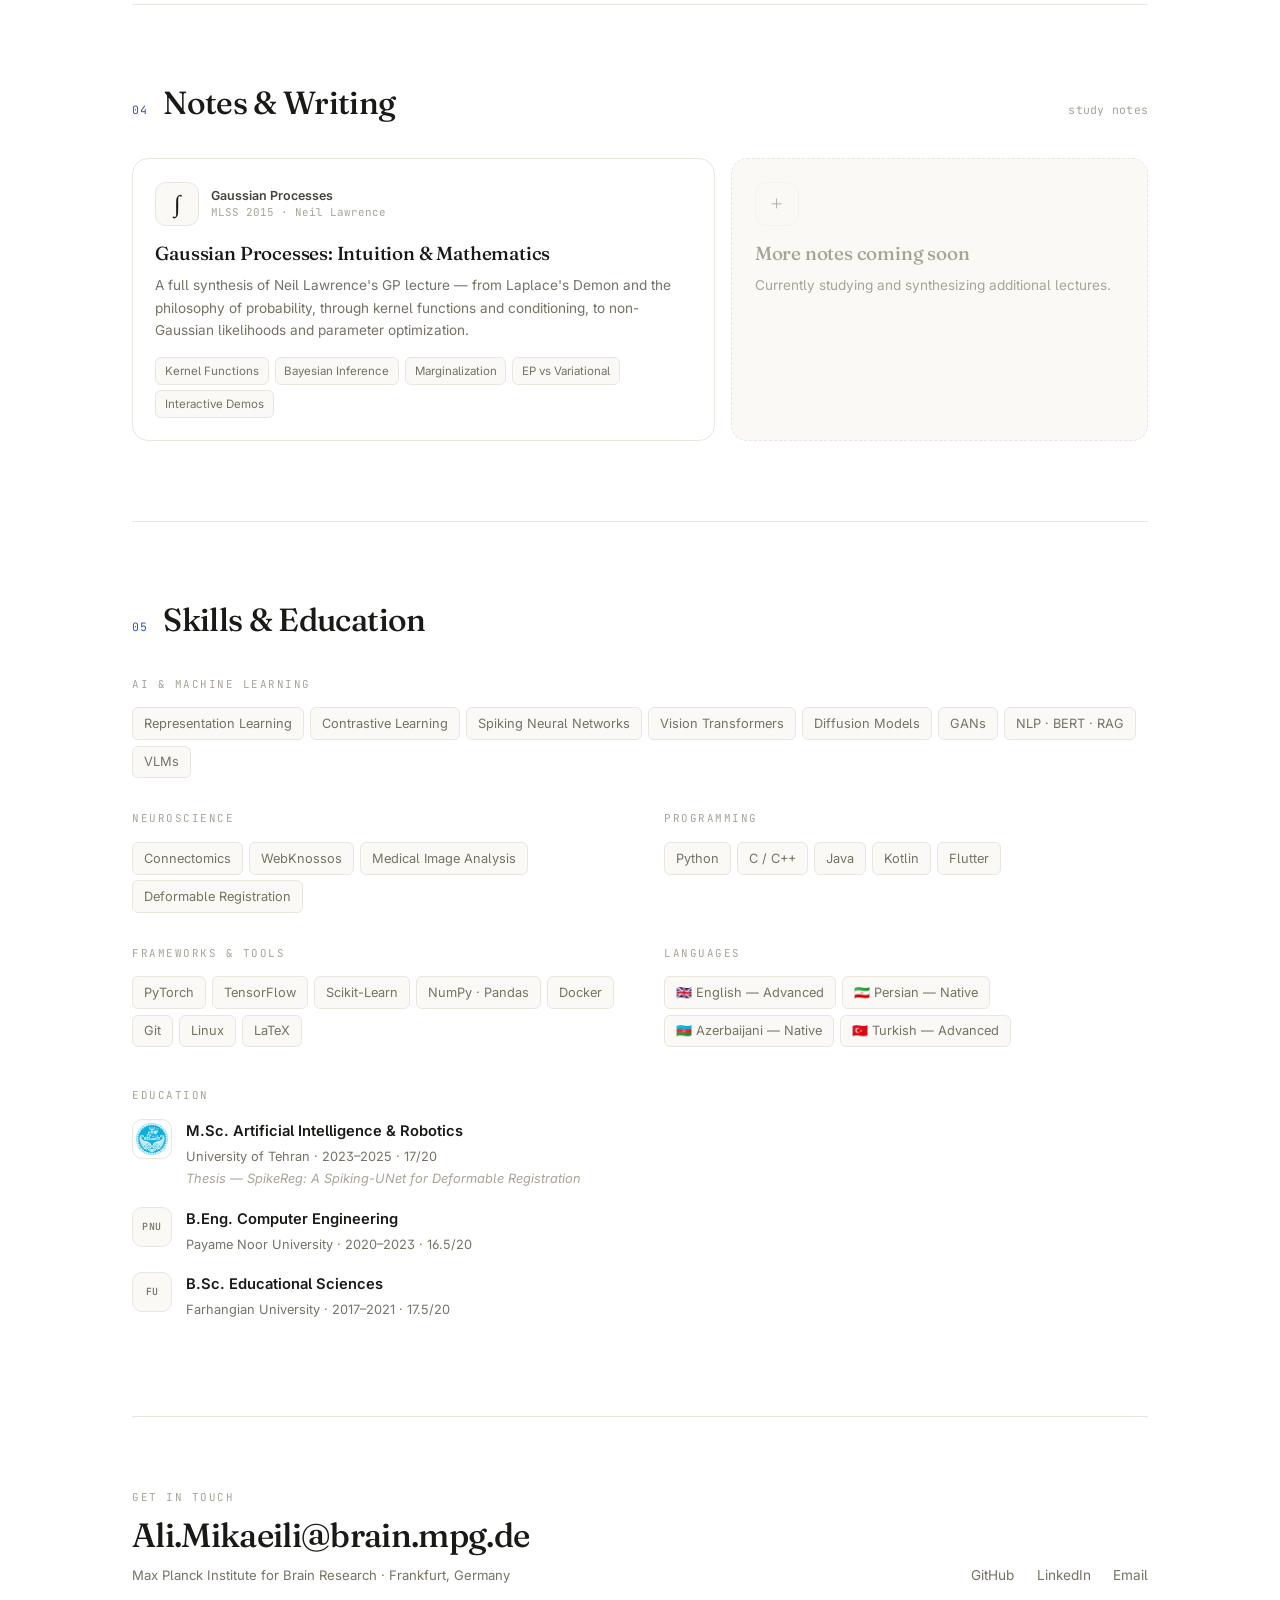
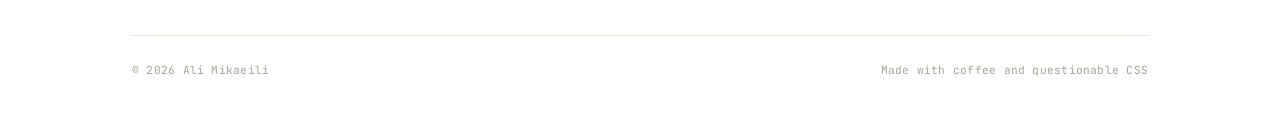
==== commit 2c018cac: "v2" ====
--- a/index.html
+++ b/index.html
@@ -1,520 +1,542 @@
 <!DOCTYPE html>
-<html lang="en">
+<html lang="en" data-theme="light">
 
 <head>
   <meta charset="UTF-8" />
   <meta name="viewport" content="width=device-width, initial-scale=1.0" />
-  <title>Ali Mikaeili</title>
+  <title>Ali Mikaeili — AI Researcher</title>
   <meta name="description"
-    content="Ali Mikaeili — AI Researcher at Max Planck Institute for Brain Research, Frankfurt." />
-  <meta name="theme-color" content="#ffffff" />
+    content="Ali Mikaeili — AI researcher at the Max Planck Institute for Brain Research, working at the intersection of machine learning and neuroscience: connectomics, representation learning, and deformable brain registration." />
+  <meta name="author" content="Ali Mikaeili" />
+
+  <!-- Open Graph -->
+  <meta property="og:type" content="website" />
+  <meta property="og:title" content="Ali Mikaeili — AI Researcher" />
+  <meta property="og:description"
+    content="AI researcher at the Max Planck Institute for Brain Research — connectomics, representation learning, and deformable brain registration." />
+  <meta property="og:image" content="assets/profile.jpg" />
+  <meta name="twitter:card" content="summary" />
+
+  <meta name="theme-color" content="#ffffff" media="(prefers-color-scheme: light)" />
+  <meta name="theme-color" content="#100f0d" media="(prefers-color-scheme: dark)" />
+
+  <!-- Monogram favicon -->
+  <link rel="icon"
+    href="data:image/svg+xml,%3Csvg xmlns='http://www.w3.org/2000/svg' viewBox='0 0 64 64'%3E%3Crect width='64' height='64' rx='14' fill='%231a1916'/%3E%3Ctext x='32' y='44' font-family='Georgia,serif' font-size='38' fill='%23fbfbf8' text-anchor='middle'%3EA%3C/text%3E%3C/svg%3E" />
+
+  <!-- No-flash theme init -->
+  <script>
+    (function () {
+      document.documentElement.classList.add('js');
+      try {
+        var t = localStorage.getItem('theme');
+        if (!t) t = matchMedia('(prefers-color-scheme: dark)').matches ? 'dark' : 'light';
+        document.documentElement.setAttribute('data-theme', t);
+      } catch (e) { }
+    })();
+  </script>
+
   <link rel="preconnect" href="https://fonts.googleapis.com" />
-  <link href="https://fonts.googleapis.com/css2?family=Inter:wght@300;400;500;600&display=swap" rel="stylesheet" />
-  <link rel="stylesheet" href="style.css?v=4" />
+  <link rel="preconnect" href="https://fonts.gstatic.com" crossorigin />
+  <link
+    href="https://fonts.googleapis.com/css2?family=Fraunces:ital,opsz,wght@0,9..144,400;0,9..144,500;0,9..144,600;1,9..144,400;1,9..144,500&family=Inter:wght@400;450;500;600&family=JetBrains+Mono:wght@400;500&display=swap"
+    rel="stylesheet" />
+  <link rel="stylesheet" href="style.css?v=5" />
+
+  <!-- Structured data -->
+  <script type="application/ld+json">
+  {
+    "@context": "https://schema.org",
+    "@type": "Person",
+    "name": "Ali Mikaeili",
+    "jobTitle": "AI Researcher",
+    "affiliation": {
+      "@type": "Organization",
+      "name": "Max Planck Institute for Brain Research"
+    },
+    "address": { "@type": "PostalAddress", "addressLocality": "Frankfurt", "addressCountry": "Germany" },
+    "email": "Ali.Mikaeili@brain.mpg.de",
+    "url": "https://github.com/alim98",
+    "sameAs": ["https://github.com/alim98", "https://linkedin.com/in/mikaeiliali"]
+  }
+  </script>
 </head>
 
 <body>
 
-  <div class="layout">
-
-    <!-- ── SIDEBAR ── -->
-    <aside class="sidebar">
-
-      <!-- Profile -->
-      <div class="profile-block">
-        <img class="avatar" src="assets/profile.jpg" alt="Ali Mikaeili" />
-        <div class="profile-text">
-          <h1>Ali Mikaeili</h1>
-          <p class="role">AI Researcher</p>
-        </div>
-      </div>
-
-      <!-- Status -->
-      <div class="status-row">
-        <span class="badge-live">
-          <span class="dot"></span>
-          Frankfurt, Germany
-        </span>
-      </div>
-
-      <!-- Current position logo -->
-      <div class="affil-block">
-        <img src="assets/mpi.png" alt="Max Planck Institute" class="affil-logo" />
-        <p class="affil-name">Dept. of Neural Systems<br /> Prof. Gilles Laurent</p>
-      </div>
-
-      <p class="bio">
-        Building intelligent systems at the intersection of AI and neuroscience — from synapse clustering to deformable
-        brain registration.
-      </p>
-
-      <!-- Nav -->
-      <nav class="side-nav" aria-label="Sections">
-        <button class="nav-btn active" data-panel="experience" aria-pressed="true">
-          <span>Experience</span><kbd>1</kbd>
-        </button>
-        <button class="nav-btn" data-panel="publications" aria-pressed="false">
-          <span>Publications</span><kbd>2</kbd>
-        </button>
-        <button class="nav-btn" data-panel="projects" aria-pressed="false">
-          <span>Projects</span><kbd>3</kbd>
-        </button>
-        <button class="nav-btn" data-panel="skills" aria-pressed="false">
-          <span>Skills &amp; Education</span><kbd>4</kbd>
-        </button>
-        <button class="nav-btn" data-panel="notes" aria-pressed="false">
-          <span>Notes</span><kbd>5</kbd>
-        </button>
+  <a class="skip-link" href="#research">Skip to content</a>
+
+  <!-- ───────────────── TOP BAR ───────────────── -->
+  <header class="topbar" id="topbar">
+    <div class="topbar-inner">
+      <a class="wordmark" href="#top" aria-label="Ali Mikaeili — home">
+        <span class="wordmark-mark">A<span>M</span></span>
+        <span class="wordmark-name">Ali Mikaeili</span>
+      </a>
+
+      <nav class="topnav" aria-label="Sections">
+        <a href="#research" data-spy="research">Research</a>
+        <a href="#experience" data-spy="experience">Experience</a>
+        <a href="#projects" data-spy="projects">Projects</a>
+        <a href="#notes" data-spy="notes">Notes</a>
+        <a href="#skills" data-spy="skills">CV</a>
       </nav>
 
-      <!-- Contact links -->
-      <div class="sidebar-links">
-        <a href="mailto:Ali.Mikaeili@brain.mpg.de" class="link-chip">
-          <svg width="13" height="13" viewBox="0 0 24 24" fill="none" stroke="currentColor" stroke-width="2"
-            stroke-linecap="round" stroke-linejoin="round">
-            <path d="M4 4h16c1.1 0 2 .9 2 2v12c0 1.1-.9 2-2 2H4c-1.1 0-2-.9-2-2V6c0-1.1.9-2 2-2z" />
-            <polyline points="22,6 12,13 2,6" />
+      <button class="theme-toggle" id="theme-toggle" type="button" aria-label="Toggle dark mode">
+        <svg class="icon-sun" width="17" height="17" viewBox="0 0 24 24" fill="none" stroke="currentColor"
+          stroke-width="1.8" stroke-linecap="round" stroke-linejoin="round" aria-hidden="true">
+          <circle cx="12" cy="12" r="4.2" />
+          <path d="M12 2v2.5M12 19.5V22M4.9 4.9l1.8 1.8M17.3 17.3l1.8 1.8M2 12h2.5M19.5 12H22M4.9 19.1l1.8-1.8M17.3 6.7l1.8-1.8" />
+        </svg>
+        <svg class="icon-moon" width="16" height="16" viewBox="0 0 24 24" fill="none" stroke="currentColor"
+          stroke-width="1.8" stroke-linecap="round" stroke-linejoin="round" aria-hidden="true">
+          <path d="M21 12.8A9 9 0 1 1 11.2 3a7 7 0 0 0 9.8 9.8z" />
+        </svg>
+      </button>
+    </div>
+  </header>
+
+  <main>
+
+    <!-- ───────────────── HERO ───────────────── -->
+    <section class="hero" id="top">
+      <div class="hero-grid">
+        <div class="hero-text">
+          <div class="status reveal">
+            <span class="status-dot"></span>
+            Frankfurt, Germany · open to research collaborations
+          </div>
+
+          <h1 class="hero-name reveal">Ali<br />Mikaeili</h1>
+
+          <p class="hero-role reveal">
+            AI Researcher working at the <em>intersection</em> of machine&nbsp;learning and neuroscience.
+          </p>
+
+          <p class="hero-bio reveal">
+            I build learning systems for connectomics at the <strong>Max&nbsp;Planck Institute for Brain
+            Research</strong> — unsupervised synapse clustering and cell classification from 3D electron
+            microscopy. My work spans representation learning, medical image registration, and the question of how
+            artificial and biological intelligence inform one another.
+          </p>
+
+          <div class="hero-affil reveal">
+            <img src="assets/mpi.png" alt="" class="hero-affil-logo" />
+            <span>Dept. of Neural Systems · Prof.&nbsp;Gilles&nbsp;Laurent</span>
+          </div>
+
+          <div class="hero-links reveal">
+            <a class="btn btn-primary" href="mailto:Ali.Mikaeili@brain.mpg.de">
+              <svg width="14" height="14" viewBox="0 0 24 24" fill="none" stroke="currentColor" stroke-width="2"
+                stroke-linecap="round" stroke-linejoin="round" aria-hidden="true">
+                <rect x="2" y="4" width="20" height="16" rx="2" />
+                <path d="m22 7-10 6L2 7" />
+              </svg>
+              Email
+            </a>
+            <a class="btn" href="https://github.com/alim98" target="_blank" rel="noopener">
+              <svg width="14" height="14" viewBox="0 0 24 24" fill="none" stroke="currentColor" stroke-width="2"
+                stroke-linecap="round" stroke-linejoin="round" aria-hidden="true">
+                <path d="M9 19c-5 1.5-5-2.5-7-3m14 6v-3.87a3.37 3.37 0 0 0-.94-2.61c3.14-.35 6.44-1.54 6.44-7A5.44 5.44 0 0 0 20 4.77 5.07 5.07 0 0 0 19.91 1S18.73.65 16 2.48a13.38 13.38 0 0 0-7 0C6.27.65 5.09 1 5.09 1A5.07 5.07 0 0 0 5 4.77a5.44 5.44 0 0 0-1.5 3.78c0 5.42 3.3 6.61 6.44 7A3.37 3.37 0 0 0 9 18.13V22" />
+              </svg>
+              GitHub
+            </a>
+            <a class="btn" href="https://linkedin.com/in/mikaeiliali" target="_blank" rel="noopener">
+              <svg width="14" height="14" viewBox="0 0 24 24" fill="none" stroke="currentColor" stroke-width="2"
+                stroke-linecap="round" stroke-linejoin="round" aria-hidden="true">
+                <path d="M16 8a6 6 0 0 1 6 6v7h-4v-7a2 2 0 0 0-2-2 2 2 0 0 0-2 2v7h-4v-7a6 6 0 0 1 6-6z" />
+                <rect x="2" y="9" width="4" height="12" />
+                <circle cx="4" cy="4" r="2" />
+              </svg>
+              LinkedIn
+            </a>
+          </div>
+        </div>
+
+        <div class="hero-portrait reveal">
+          <img src="assets/profile.jpg" alt="Portrait of Ali Mikaeili" />
+          <div class="hero-portrait-tag">
+            <span class="hp-k">Focus</span>
+            <span class="hp-v">AI × Neuroscience</span>
+          </div>
+        </div>
+      </div>
+    </section>
+
+    <!-- ───────────────── RESEARCH ───────────────── -->
+    <section class="section" id="research" aria-labelledby="research-title">
+      <div class="section-head reveal">
+        <span class="section-num">01</span>
+        <h2 class="section-title" id="research-title">Selected Research</h2>
+        <span class="section-meta">5 papers · 4 published</span>
+      </div>
+
+      <div class="pub-block reveal">
+        <div class="pub-group-label">Published</div>
+        <ol class="pub-list">
+
+          <li>
+            <a class="pub" href="https://doi.org/10.1109/AREE63378.2025.10880261" target="_blank" rel="noopener">
+              <span class="pub-n">01</span>
+              <div class="pub-main">
+                <h3 class="pub-title">Attention-Based Segmentation of Brain Tumors Using Feature-Level Fusion and a
+                  UNet Architecture</h3>
+                <p class="pub-authors"><strong>A. M. Barzili</strong>, B. Moshiri</p>
+              </div>
+              <div class="pub-aside">
+                <span class="pub-venue">IEEE AREE</span>
+                <span class="pub-year">2025</span>
+                <svg class="pub-arrow" width="13" height="13" viewBox="0 0 24 24" fill="none" stroke="currentColor"
+                  stroke-width="2" stroke-linecap="round" stroke-linejoin="round" aria-hidden="true">
+                  <path d="M7 17 17 7M8 7h9v9" />
+                </svg>
+              </div>
+            </a>
+          </li>
+
+          <li>
+            <a class="pub" href="https://doi.org/10.1109/AI2E64943.2025.10983511" target="_blank" rel="noopener">
+              <span class="pub-n">02</span>
+              <div class="pub-main">
+                <h3 class="pub-title">Detection of Autism Spectrum Disorder Using Quantum Support Vector Machines</h3>
+                <p class="pub-authors">A. E. Zadeh, <strong>A. M. Barzili</strong>, M. R. Nemati, M. Khoshnevisan, et
+                  al.</p>
+              </div>
+              <div class="pub-aside">
+                <span class="pub-venue">IEEE AI2E</span>
+                <span class="pub-year">2025</span>
+                <svg class="pub-arrow" width="13" height="13" viewBox="0 0 24 24" fill="none" stroke="currentColor"
+                  stroke-width="2" stroke-linecap="round" stroke-linejoin="round" aria-hidden="true">
+                  <path d="M7 17 17 7M8 7h9v9" />
+                </svg>
+              </div>
+            </a>
+          </li>
+
+          <li>
+            <a class="pub" href="https://doi.org/10.48550/arXiv.2511.11625" target="_blank" rel="noopener">
+              <span class="pub-n">03</span>
+              <div class="pub-main">
+                <h3 class="pub-title">MedFedPure: A Medical Federated Framework with MAE-Based Detection and Diffusion
+                  Purification for Inference-Time Attacks</h3>
+                <p class="pub-authors">M. Karami, M. R. Nemati, A. Kazemi, <strong>A. M. Barzili</strong>, et al.</p>
+              </div>
+              <div class="pub-aside">
+                <span class="pub-venue">arXiv</span>
+                <span class="pub-year">2025</span>
+                <svg class="pub-arrow" width="13" height="13" viewBox="0 0 24 24" fill="none" stroke="currentColor"
+                  stroke-width="2" stroke-linecap="round" stroke-linejoin="round" aria-hidden="true">
+                  <path d="M7 17 17 7M8 7h9v9" />
+                </svg>
+              </div>
+            </a>
+          </li>
+
+          <li>
+            <a class="pub" href="https://arxiv.org/abs/2605.25144" target="_blank" rel="noopener">
+              <span class="pub-n">04</span>
+              <div class="pub-main">
+                <h3 class="pub-title">SpikeReg: Energy-Efficient 3D Deformable Medical Image Registration with
+                  Spiking Neural Networks</h3>
+                <p class="pub-authors"><strong>A. M. Barzili</strong>, B. Moshiri, H. Azadegan, M.-R. A. Dehaqani</p>
+              </div>
+              <div class="pub-aside">
+                <span class="pub-venue">arXiv</span>
+                <span class="pub-year">2026</span>
+                <svg class="pub-arrow" width="13" height="13" viewBox="0 0 24 24" fill="none" stroke="currentColor"
+                  stroke-width="2" stroke-linecap="round" stroke-linejoin="round" aria-hidden="true">
+                  <path d="M7 17 17 7M8 7h9v9" />
+                </svg>
+              </div>
+            </a>
+          </li>
+
+        </ol>
+      </div>
+
+      <div class="pub-block reveal">
+        <div class="pub-group-label">Under Review</div>
+        <ol class="pub-list" start="5">
+
+          <li>
+            <div class="pub pub-static">
+              <span class="pub-n">05</span>
+              <div class="pub-main">
+                <h3 class="pub-title">LiquidReg: An Adaptive ODE Engine for Deformable Registration</h3>
+                <p class="pub-authors"><strong>A. M. Barzili</strong>, B. Moshiri</p>
+              </div>
+              <div class="pub-aside"><span class="pub-status">In review</span></div>
+            </div>
+          </li>
+
+        </ol>
+      </div>
+    </section>
+
+    <!-- ───────────────── EXPERIENCE ───────────────── -->
+    <section class="section" id="experience" aria-labelledby="experience-title">
+      <div class="section-head reveal">
+        <span class="section-num">02</span>
+        <h2 class="section-title" id="experience-title">Experience</h2>
+        <span class="section-meta">4 positions</span>
+      </div>
+
+      <ol class="timeline">
+
+        <li class="tl-item reveal">
+          <div class="tl-rail"><span class="tl-dot tl-dot-live"></span></div>
+          <div class="tl-logo"><img src="assets/mpi.png" alt="Max Planck Institute" /></div>
+          <div class="tl-body">
+            <div class="tl-top">
+              <h3>Research Assistant</h3>
+              <span class="chip-live">Now</span>
+            </div>
+            <p class="tl-org">Max Planck Institute for Brain Research · Frankfurt</p>
+            <p class="tl-desc">Unsupervised synapse clustering via contrastive learning on 3D electron-microscopy
+              data, and cell classification with Vision Transformers, under Prof.&nbsp;Gilles&nbsp;Laurent.</p>
+            <div class="tag-row">
+              <span>Contrastive Learning</span><span>Vision Transformers</span><span>Connectomics</span>
+            </div>
+          </div>
+          <span class="tl-year">2024 — present</span>
+        </li>
+
+        <li class="tl-item reveal">
+          <div class="tl-rail"><span class="tl-dot"></span></div>
+          <div class="tl-logo"><img src="assets/mci.png" alt="Hamrahe Aval" /></div>
+          <div class="tl-body">
+            <div class="tl-top"><h3>Data Analyst</h3></div>
+            <p class="tl-org">Hamrahe Aval (MCI), R&amp;D · Tehran</p>
+            <p class="tl-desc">Text-to-speech and speech emotion recognition for the GITEX exhibition; product manager
+              for the Persian interactive dog-robot project.</p>
+            <div class="tag-row">
+              <span>TTS</span><span>Speech Emotion</span><span>Product Management</span>
+            </div>
+          </div>
+          <span class="tl-year">2023 — 2024</span>
+        </li>
+
+        <li class="tl-item reveal">
+          <div class="tl-rail"><span class="tl-dot"></span></div>
+          <div class="tl-logo"><img src="assets/ut.png" alt="University of Tehran" /></div>
+          <div class="tl-body">
+            <div class="tl-top"><h3>Teaching Assistant</h3></div>
+            <p class="tl-org">University of Tehran · Dept. of CS &amp; EE</p>
+            <p class="tl-desc">Led four AI medical-imaging research teams; assisted in Statistical Inference and
+              Artificial Intelligence courses.</p>
+            <div class="tag-row">
+              <span>Medical Imaging</span><span>Research Leadership</span><span>Deep Learning</span>
+            </div>
+          </div>
+          <span class="tl-year">2023 — 2024</span>
+        </li>
+
+        <li class="tl-item reveal">
+          <div class="tl-rail tl-rail-last"><span class="tl-dot"></span></div>
+          <div class="tl-logo tl-logo-letter">PNU</div>
+          <div class="tl-body">
+            <div class="tl-top"><h3>Teaching Assistant</h3></div>
+            <p class="tl-org">Payame Noor University · Ardabil</p>
+            <p class="tl-desc">Data Structures, Algorithms, Artificial Intelligence, and Operating Systems labs and
+              assessments.</p>
+            <div class="tag-row">
+              <span>Algorithms</span><span>AI</span><span>Operating Systems</span>
+            </div>
+          </div>
+          <span class="tl-year">2020 — 2023</span>
+        </li>
+
+      </ol>
+    </section>
+
+    <!-- ───────────────── PROJECTS ───────────────── -->
+    <section class="section" id="projects" aria-labelledby="projects-title">
+      <div class="section-head reveal">
+        <span class="section-num">03</span>
+        <h2 class="section-title" id="projects-title">Projects</h2>
+        <a class="section-meta section-link" href="https://github.com/alim98" target="_blank" rel="noopener">
+          github.com/alim98
+          <svg width="11" height="11" viewBox="0 0 24 24" fill="none" stroke="currentColor" stroke-width="2"
+            stroke-linecap="round" stroke-linejoin="round" aria-hidden="true">
+            <path d="M7 17 17 7M8 7h9v9" />
           </svg>
-          Email
         </a>
-        <a href="https://github.com/alim98" target="_blank" rel="noopener" class="link-chip">
-          <svg width="13" height="13" viewBox="0 0 24 24" fill="none" stroke="currentColor" stroke-width="2"
-            stroke-linecap="round" stroke-linejoin="round">
-            <path
-              d="M9 19c-5 1.5-5-2.5-7-3m14 6v-3.87a3.37 3.37 0 0 0-.94-2.61c3.14-.35 6.44-1.54 6.44-7A5.44 5.44 0 0 0 20 4.77 5.07 5.07 0 0 0 19.91 1S18.73.65 16 2.48a13.38 13.38 0 0 0-7 0C6.27.65 5.09 1 5.09 1A5.07 5.07 0 0 0 5 4.77a5.44 5.44 0 0 0-1.5 3.78c0 5.42 3.3 6.61 6.44 7A3.37 3.37 0 0 0 9 18.13V22" />
-          </svg>
-          GitHub
+      </div>
+
+      <div class="proj-grid">
+
+        <article class="proj reveal" style="--c:#6366f1">
+          <span class="proj-icon">🦑</span>
+          <h3>Cuttlefish Synapse Clustering</h3>
+          <p>Clustering and analyzing 3D synapse structures from cuttlefish electron-microscopy data via contrastive
+            learning (MPIBR).</p>
+          <div class="tag-row"><span>Contrastive Learning</span><span>3D EM</span><span>PyTorch</span></div>
+        </article>
+
+        <article class="proj reveal" style="--c:#f59e0b">
+          <span class="proj-icon">⚡</span>
+          <h3>SpikeReg</h3>
+          <p>Deformable brain registration with Spiking Neural Networks — an energy-efficient alternative.</p>
+          <div class="tag-row"><span>SNN</span><span>Medical Imaging</span><span>UNet</span></div>
+        </article>
+
+        <article class="proj reveal" style="--c:#06b6d4">
+          <span class="proj-icon">🌊</span>
+          <h3>LiquidReg</h3>
+          <p>Deformable registration via Liquid Time-constant Networks and continuous-time ODE solvers.</p>
+          <div class="tag-row"><span>LTC</span><span>ODE</span><span>Diffeomorphic</span></div>
+        </article>
+
+      </div>
+    </section>
+
+    <!-- ───────────────── NOTES ───────────────── -->
+    <section class="section" id="notes" aria-labelledby="notes-title">
+      <div class="section-head reveal">
+        <span class="section-num">04</span>
+        <h2 class="section-title" id="notes-title">Notes &amp; Writing</h2>
+        <span class="section-meta">study notes</span>
+      </div>
+
+      <div class="notes-grid">
+
+        <a class="note reveal" href="gp/lectuers.html" target="_blank" rel="noopener">
+          <div class="note-top">
+            <span class="note-glyph">∫</span>
+            <div class="note-kicker">
+              <span class="note-kicker-tag">Gaussian Processes</span>
+              <span class="note-kicker-src">MLSS 2015 · Neil Lawrence</span>
+            </div>
+            <svg class="note-arrow" width="13" height="13" viewBox="0 0 24 24" fill="none" stroke="currentColor"
+              stroke-width="2" stroke-linecap="round" stroke-linejoin="round" aria-hidden="true">
+              <path d="M7 17 17 7M8 7h9v9" />
+            </svg>
+          </div>
+          <h3>Gaussian Processes: Intuition &amp; Mathematics</h3>
+          <p>A full synthesis of Neil Lawrence's GP lecture — from Laplace's Demon and the philosophy of probability,
+            through kernel functions and conditioning, to non-Gaussian likelihoods and parameter optimization.</p>
+          <div class="tag-row">
+            <span>Kernel Functions</span><span>Bayesian Inference</span><span>Marginalization</span><span>EP vs
+              Variational</span><span>Interactive Demos</span>
+          </div>
         </a>
-        <a href="https://linkedin.com/in/mikaeiliali" target="_blank" rel="noopener" class="link-chip">
-          <svg width="13" height="13" viewBox="0 0 24 24" fill="none" stroke="currentColor" stroke-width="2"
-            stroke-linecap="round" stroke-linejoin="round">
-            <path d="M16 8a6 6 0 0 1 6 6v7h-4v-7a2 2 0 0 0-2-2 2 2 0 0 0-2 2v7h-4v-7a6 6 0 0 1 6-6z" />
-            <rect x="2" y="9" width="4" height="12" />
-            <circle cx="4" cy="4" r="2" />
-          </svg>
-          LinkedIn
-        </a>
-      </div>
-
-    </aside>
-
-    <!-- ── MAIN ── -->
-    <main class="main-panel" id="main-panel">
-
-      <!-- ─ EXPERIENCE ─ -->
-      <div class="panel active" id="panel-experience">
-        <div class="panel-header">
-          <h2>Experience</h2>
-          <span class="panel-meta">4 positions</span>
-        </div>
-
-        <div class="entries">
-
-          <div class="entry stagger">
-            <div class="entry-left">
-              <div class="org-logo-wrap">
-                <img src="assets/mpi.png" alt="MPI" class="org-logo" />
-              </div>
-              <div class="tline">
-                <div class="tdot active"></div>
-              </div>
-            </div>
-            <div class="entry-content">
-              <div class="entry-top">
-                <strong>Research Assistant</strong>
-                <span class="chip-green">Now</span>
-              </div>
-              <p class="entry-org">Max Planck Institute for Brain Research · Frankfurt</p>
-              <p class="entry-desc">Unsupervised synapse clustering via contrastive learning on 3D EM data. Cell
-                classification using Vision Transformers Prof. Gilles Laurent.</p>
-              <div class="entry-tags">
-                <span>Contrastive Learning</span><span>Vision Transformers</span><span>Connectomics</span>
-              </div>
-              <span class="entry-year">2024 – present</span>
-            </div>
-          </div>
-
-          <div class="entry stagger">
-            <div class="entry-left">
-              <div class="org-logo-wrap">
-                <img src="assets/mci.png" alt="MCI" class="org-logo" />
-              </div>
-              <div class="tline"></div>
-            </div>
-            <div class="entry-content">
-              <div class="entry-top"><strong>Data Analyst</strong></div>
-              <p class="entry-org">Hamrahe Aval (MCI), R&amp;D · Tehran</p>
-              <p class="entry-desc">TTS and speech emotion recognition for the GITEX exhibition. Product manager for the
-                Persian-Interactive Dog Robot.</p>
-              <div class="entry-tags">
-                <span>TTS</span><span>Speech Emotion</span><span>Product Management</span>
-              </div>
-              <span class="entry-year">2023 – 2024</span>
-            </div>
-          </div>
-
-          <div class="entry stagger">
-            <div class="entry-left">
-              <div class="org-logo-wrap">
-                <img src="assets/ut.png" alt="University of Tehran" class="org-logo" />
-              </div>
-              <div class="tline"></div>
-            </div>
-            <div class="entry-content">
-              <div class="entry-top"><strong>Teaching Assistant</strong></div>
-              <p class="entry-org">University of Tehran · Dept. of CS &amp; EE</p>
-              <p class="entry-desc">Led four AI medical imaging research teams. Assisted in Statistical Inference and
-                Artificial Intelligence courses.</p>
-              <div class="entry-tags">
-                <span>Medical Imaging</span><span>Research Leadership</span><span>Deep Learning</span>
-              </div>
-              <span class="entry-year">2023 – 2024</span>
-            </div>
-          </div>
-
-          <div class="entry stagger">
-            <div class="entry-left">
-              <div class="org-logo-wrap letter-logo">PNU</div>
-              <div class="tline last"></div>
-            </div>
-            <div class="entry-content">
-              <div class="entry-top"><strong>Teaching Assistant</strong></div>
-              <p class="entry-org">Payame Noor University · Ardabil</p>
-              <p class="entry-desc">Data Structures, Algorithms, AI, and Operating Systems labs and assessments.</p>
-              <div class="entry-tags">
-                <span>Algorithms</span><span>AI</span><span>Operating Systems</span>
-              </div>
-              <span class="entry-year">2020 – 2023</span>
-            </div>
-          </div>
-
-        </div>
-      </div>
-
-      <!-- ─ PUBLICATIONS ─ -->
-      <div class="panel" id="panel-publications">
-        <div class="panel-header">
-          <h2>Publications</h2>
-          <span class="panel-meta">6 papers · 3 published</span>
-        </div>
-
-        <div class="pub-group">
-          <div class="pub-group-label">Published</div>
-          <div class="pub-list">
-
-            <a href="https://doi.org/10.1109/AREE63378.2025.10880261" target="_blank" rel="noopener"
-              class="pub-row stagger">
-              <span class="pub-n">01</span>
-              <div class="pub-body">
-                <p class="pub-title">Attention-Based Segmentation of Brain Tumors Using Feature Level Fusion and UNet
-                </p>
-                <p class="pub-byline">A. M. Barzili &amp; B. Moshiri</p>
-              </div>
-              <div class="pub-right">
-                <span class="pub-badge">IEEE · 2025</span>
-                <svg class="pub-ext" width="12" height="12" viewBox="0 0 24 24" fill="none" stroke="currentColor"
-                  stroke-width="2">
-                  <path d="M18 13v6a2 2 0 0 1-2 2H5a2 2 0 0 1-2-2V8a2 2 0 0 1 2-2h6" />
-                  <polyline points="15 3 21 3 21 9" />
-                  <line x1="10" y1="14" x2="21" y2="3" />
-                </svg>
-              </div>
-            </a>
-
-            <a href="https://doi.org/10.1109/AI2E64943.2025.10983511" target="_blank" rel="noopener"
-              class="pub-row stagger">
-              <span class="pub-n">02</span>
-              <div class="pub-body">
-                <p class="pub-title">Detection of Autism Spectrum Disorder Using Quantum Support Vector Machines</p>
-                <p class="pub-byline">Zadeh, Barzili et al.</p>
-              </div>
-              <div class="pub-right">
-                <span class="pub-badge">IEEE · 2025</span>
-                <svg class="pub-ext" width="12" height="12" viewBox="0 0 24 24" fill="none" stroke="currentColor"
-                  stroke-width="2">
-                  <path d="M18 13v6a2 2 0 0 1-2 2H5a2 2 0 0 1-2-2V8a2 2 0 0 1 2-2h6" />
-                  <polyline points="15 3 21 3 21 9" />
-                  <line x1="10" y1="14" x2="21" y2="3" />
-                </svg>
-              </div>
-            </a>
-
-            <a href="https://doi.org/10.48550/arXiv.2511.11625" target="_blank" rel="noopener" class="pub-row stagger">
-              <span class="pub-n">03</span>
-              <div class="pub-body">
-                <p class="pub-title">MedFedPure: Federated Framework with MAE Detection and Diffusion Purification</p>
-                <p class="pub-byline">Karami, Barzili et al.</p>
-              </div>
-              <div class="pub-right">
-                <span class="pub-badge">arXiv · 2025</span>
-                <svg class="pub-ext" width="12" height="12" viewBox="0 0 24 24" fill="none" stroke="currentColor"
-                  stroke-width="2">
-                  <path d="M18 13v6a2 2 0 0 1-2 2H5a2 2 0 0 1-2-2V8a2 2 0 0 1 2-2h6" />
-                  <polyline points="15 3 21 3 21 9" />
-                  <line x1="10" y1="14" x2="21" y2="3" />
-                </svg>
-              </div>
-            </a>
-
-          </div>
-        </div>
-
-        <div class="pub-group">
-          <div class="pub-group-label">Under Review</div>
-          <div class="pub-list dimmed-group">
-
-            <div class="pub-row stagger">
-              <span class="pub-n">04</span>
-              <div class="pub-body">
-                <p class="pub-title">SpikeReg: A Spiking-UNet for Iterative Deformable Brain Image Registration</p>
-                <p class="pub-byline">A. M. Barzili &amp; B. Moshiri</p>
-              </div>
-              <div class="pub-right"><span class="pub-badge pending">In Review</span></div>
-            </div>
-
-            <div class="pub-row stagger">
-              <span class="pub-n">05</span>
-              <div class="pub-body">
-                <p class="pub-title">LiquidReg: An Adaptive ODE Engine for Deformable Registration</p>
-                <p class="pub-byline">A. M. Barzili &amp; B. Moshiri</p>
-              </div>
-              <div class="pub-right"><span class="pub-badge pending">In Review</span></div>
-            </div>
-
-            <div class="pub-row stagger">
-              <span class="pub-n">06</span>
-              <div class="pub-body">
-                <p class="pub-title">Deep Learning Methods for Deformable Brain MRI Registration: A Systematic Review
-                </p>
-                <p class="pub-byline">Barzili, Firoozi et al.</p>
-              </div>
-              <div class="pub-right"><span class="pub-badge pending">In Review</span></div>
-            </div>
-
-          </div>
-        </div>
-      </div>
-
-      <!-- ─ PROJECTS ─ -->
-      <div class="panel" id="panel-projects">
-        <div class="panel-header">
-          <h2>Projects</h2>
-          <a href="https://github.com/alim98" target="_blank" rel="noopener" class="panel-ext-link">
-            github.com/alim98
-            <svg width="11" height="11" viewBox="0 0 24 24" fill="none" stroke="currentColor" stroke-width="2">
-              <path d="M18 13v6a2 2 0 0 1-2 2H5a2 2 0 0 1-2-2V8a2 2 0 0 1 2-2h6" />
-              <polyline points="15 3 21 3 21 9" />
-              <line x1="10" y1="14" x2="21" y2="3" />
-            </svg>
-          </a>
-        </div>
-
-        <div class="proj-grid">
-          <div class="proj-card stagger" data-color="#6366f1">
-            <div class="proj-accent"></div>
-            <span class="proj-icon">🧠</span>
-            <h3>Synapse Clustering</h3>
-            <p>3D synapse analysis from electron microscopy data via contrastive learning (MPIBR).</p>
-            <div class="proj-chips"><span>Contrastive Learning</span><span>3D EM</span><span>PyTorch</span></div>
-          </div>
-
-          <div class="proj-card stagger" data-color="#f59e0b">
-            <div class="proj-accent"></div>
-            <span class="proj-icon">⚡</span>
-            <h3>SpikeReg</h3>
-            <p>Deformable brain image registration using Spiking Neural Networks — energy-efficient alternative.</p>
-            <div class="proj-chips"><span>SNN</span><span>Medical Imaging</span><span>UNet</span></div>
-          </div>
-
-          <div class="proj-card stagger" data-color="#06b6d4">
-            <div class="proj-accent"></div>
-            <span class="proj-icon">🌊</span>
-            <h3>LiquidReg</h3>
-            <p>Deformable registration via Liquid Time-constant Networks and continuous-time ODE solvers.</p>
-            <div class="proj-chips"><span>LTC</span><span>ODE</span><span>Diffeomorphic</span></div>
-          </div>
-
-          <div class="proj-card stagger" data-color="#10b981">
-            <div class="proj-accent"></div>
-            <span class="proj-icon">🔬</span>
-            <h3>Chromatin Classification</h3>
-            <p>3D nuclei classification from microscopy images using deep learning pipelines.</p>
-            <div class="proj-chips"><span>3D CNN</span><span>Cell Biology</span></div>
-          </div>
-
-          <div class="proj-card stagger" data-color="#ec4899">
-            <div class="proj-accent"></div>
-            <span class="proj-icon">🎤</span>
-            <h3>Speech Emotion Recognition</h3>
-            <p>Persian speech emotion detection using the Shemo database.</p>
-            <div class="proj-chips"><span>Audio ML</span><span>Persian NLP</span></div>
-          </div>
-
-          <div class="proj-card stagger" data-color="#8b5cf6">
-            <div class="proj-accent"></div>
-            <span class="proj-icon">💬</span>
-            <h3>Suicidal Ideation Detection</h3>
-            <p>BERT-based NLP model for mental health monitoring on social media.</p>
-            <div class="proj-chips"><span>BERT</span><span>NLP</span><span>Mental Health</span></div>
-          </div>
-        </div>
-      </div>
-
-      <!-- ─ SKILLS & EDUCATION ─ -->
-      <div class="panel" id="panel-skills">
-        <div class="panel-header">
-          <h2>Skills &amp; Education</h2>
-        </div>
-
-        <div class="se-grid">
-
-          <div class="se-block">
-            <div class="se-label">AI &amp; Machine Learning</div>
-            <div class="pill-group stagger">
-              <span class="pill">Representation Learning</span>
-              <span class="pill">Contrastive Learning</span>
-              <span class="pill">Spiking Neural Networks</span>
-              <span class="pill">Vision Transformers</span>
-              <span class="pill">Diffusion Models</span>
-              <span class="pill">GANs</span>
-              <span class="pill">NLP · BERT · RAG</span>
-              <span class="pill">VLMs</span>
-            </div>
-          </div>
-
-          <div class="se-block">
-            <div class="se-label">Neuroscience</div>
-            <div class="pill-group stagger">
-              <span class="pill">Connectomics</span>
-              <span class="pill">WebKnossos</span>
-              <span class="pill">Medical Image Analysis</span>
-              <span class="pill">Deformable Registration</span>
-            </div>
-          </div>
-
-          <div class="se-block">
-            <div class="se-label">Programming</div>
-            <div class="pill-group stagger">
-              <span class="pill">Python</span>
-              <span class="pill">C / C++</span>
-              <span class="pill">Java</span>
-              <span class="pill">Kotlin</span>
-              <span class="pill">Flutter</span>
-            </div>
-          </div>
-
-          <div class="se-block">
-            <div class="se-label">Frameworks &amp; Tools</div>
-            <div class="pill-group stagger">
-              <span class="pill">PyTorch</span>
-              <span class="pill">TensorFlow</span>
-              <span class="pill">Scikit-Learn</span>
-              <span class="pill">NumPy · Pandas</span>
-              <span class="pill">Docker</span>
-              <span class="pill">Git</span>
-              <span class="pill">Linux</span>
-              <span class="pill">LaTeX</span>
-            </div>
-          </div>
-
-          <div class="se-block">
-            <div class="se-label">Languages</div>
-            <div class="pill-group stagger">
-              <span class="pill">🇬🇧 English — Advanced</span>
-              <span class="pill">🇮🇷 Persian — Native</span>
-              <span class="pill">🇦🇿 Azerbaijani — Native</span>
-              <span class="pill">🇹🇷 Turkish — Advanced</span>
-            </div>
-          </div>
-
-          <div class="se-block edu-block">
-            <div class="se-label">Education</div>
-            <div class="edu-list">
-
-              <div class="edu-row stagger">
-                <img src="assets/ut.png" alt="University of Tehran" class="edu-logo" />
-                <div>
-                  <strong>M.Sc. AI &amp; Robotics</strong>
-                  <p>University of Tehran &middot; 2023–2025 &middot; 17/20</p>
-                  <p class="edu-note">Thesis: SpikeReg — A Spiking-UNet for Deformable Registration</p>
-                </div>
-              </div>
-
-              <div class="edu-row stagger">
-                <div class="edu-logo-placeholder">PNU</div>
-                <div>
-                  <strong>B.Eng. Computer Engineering</strong>
-                  <p>Payame Noor University &middot; 2020–2023 &middot; 16.5/20</p>
-                </div>
-              </div>
-
-              <div class="edu-row stagger">
-                <div class="edu-logo-placeholder">FU</div>
-                <div>
-                  <strong>B.Sc. Educational Sciences</strong>
-                  <p>Farhangian University &middot; 2017–2021 &middot; 17.5/20</p>
-                </div>
-              </div>
-
-            </div>
-          </div>
-
-        </div>
-      </div>
-
-      <!-- ─ NOTES ─ -->
-      <div class="panel" id="panel-notes">
-        <div class="panel-header">
-          <h2>Notes &amp; Resources</h2>
-          <span class="panel-meta">My study notes</span>
-        </div>
-
-        <div class="notes-grid">
-
-          <a href="gp/lectuers.html" class="note-card" target="_blank" rel="noopener">
-            <div class="note-card-top">
-              <div class="note-icon">∫</div>
-              <div class="note-meta">
-                <span class="note-tag">Gaussian Processes</span>
-                <span class="note-date">MLSS 2015 · Neil Lawrence</span>
-              </div>
-              <svg class="note-ext" width="13" height="13" viewBox="0 0 24 24" fill="none" stroke="currentColor"
-                stroke-width="2">
-                <path d="M18 13v6a2 2 0 0 1-2 2H5a2 2 0 0 1-2-2V8a2 2 0 0 1 2-2h6" />
-                <polyline points="15 3 21 3 21 9" />
-                <line x1="10" y1="14" x2="21" y2="3" />
-              </svg>
-            </div>
-            <h3>Gaussian Processes: Intuition &amp; Mathematics</h3>
-            <p>Full synthesis of Neil Lawrence's GP lecture — from Laplace's Demon and the philosophy of probability,
-              through kernel functions and conditioning, to non-Gaussian likelihoods and parameter optimization.</p>
-            <div class="note-topics">
-              <span>Kernel Functions</span>
-              <span>Bayesian Inference</span>
-              <span>Marginalization</span>
-              <span>EP vs Variational</span>
-              <span>KaTeX Math</span>
-              <span>Interactive Demos</span>
-            </div>
-          </a>
-
-          <div class="note-card placeholder">
-            <div class="note-card-top">
-              <div class="note-icon" style="opacity:.3">+</div>
-            </div>
-            <h3 style="opacity:.4">More notes coming soon</h3>
-            <p style="opacity:.35">Currently studying and synthesizing additional lectures.</p>
-          </div>
-
-        </div>
-      </div>
-
-    </main>
-  </div>
-
-  <div class="kbd-hint" id="kbd-hint">Press <kbd>1</kbd>–<kbd>5</kbd> to switch sections</div>
-
-  <script src="script.js?v=4"></script>
+
+        <div class="note note-placeholder reveal">
+          <div class="note-top"><span class="note-glyph note-glyph-dim">+</span></div>
+          <h3 class="dim">More notes coming soon</h3>
+          <p class="dim">Currently studying and synthesizing additional lectures.</p>
+        </div>
+
+      </div>
+    </section>
+
+    <!-- ───────────────── SKILLS & EDUCATION ───────────────── -->
+    <section class="section" id="skills" aria-labelledby="skills-title">
+      <div class="section-head reveal">
+        <span class="section-num">05</span>
+        <h2 class="section-title" id="skills-title">Skills &amp; Education</h2>
+      </div>
+
+      <div class="se-grid">
+
+        <div class="se-block reveal">
+          <div class="se-label">AI &amp; Machine Learning</div>
+          <div class="tag-row tag-row-lg">
+            <span>Representation Learning</span><span>Contrastive Learning</span><span>Spiking Neural
+              Networks</span><span>Vision Transformers</span><span>Diffusion Models</span><span>GANs</span><span>NLP
+              · BERT · RAG</span><span>VLMs</span>
+          </div>
+        </div>
+
+        <div class="se-block reveal">
+          <div class="se-label">Neuroscience</div>
+          <div class="tag-row tag-row-lg">
+            <span>Connectomics</span><span>WebKnossos</span><span>Medical Image Analysis</span><span>Deformable
+              Registration</span>
+          </div>
+        </div>
+
+        <div class="se-block reveal">
+          <div class="se-label">Programming</div>
+          <div class="tag-row tag-row-lg">
+            <span>Python</span><span>C / C++</span><span>Java</span><span>Kotlin</span><span>Flutter</span>
+          </div>
+        </div>
+
+        <div class="se-block reveal">
+          <div class="se-label">Frameworks &amp; Tools</div>
+          <div class="tag-row tag-row-lg">
+            <span>PyTorch</span><span>TensorFlow</span><span>Scikit-Learn</span><span>NumPy ·
+              Pandas</span><span>Docker</span><span>Git</span><span>Linux</span><span>LaTeX</span>
+          </div>
+        </div>
+
+        <div class="se-block reveal">
+          <div class="se-label">Languages</div>
+          <div class="tag-row tag-row-lg">
+            <span>🇬🇧 English — Advanced</span><span>🇮🇷 Persian — Native</span><span>🇦🇿 Azerbaijani —
+              Native</span><span>🇹🇷 Turkish — Advanced</span>
+          </div>
+        </div>
+
+        <div class="se-block se-edu reveal">
+          <div class="se-label">Education</div>
+          <div class="edu-list">
+
+            <div class="edu-row">
+              <img src="assets/ut.png" alt="University of Tehran" class="edu-logo" />
+              <div>
+                <strong>M.Sc. Artificial Intelligence &amp; Robotics</strong>
+                <p>University of Tehran · 2023–2025 · 17/20</p>
+                <p class="edu-note">Thesis — SpikeReg: A Spiking-UNet for Deformable Registration</p>
+              </div>
+            </div>
+
+            <div class="edu-row">
+              <span class="edu-logo edu-logo-letter">PNU</span>
+              <div>
+                <strong>B.Eng. Computer Engineering</strong>
+                <p>Payame Noor University · 2020–2023 · 16.5/20</p>
+              </div>
+            </div>
+
+            <div class="edu-row">
+              <span class="edu-logo edu-logo-letter">FU</span>
+              <div>
+                <strong>B.Sc. Educational Sciences</strong>
+                <p>Farhangian University · 2017–2021 · 17.5/20</p>
+              </div>
+            </div>
+
+          </div>
+        </div>
+
+      </div>
+    </section>
+
+    <!-- ───────────────── FOOTER ───────────────── -->
+    <footer class="footer" id="contact">
+      <div class="footer-grid">
+        <div>
+          <p class="footer-kicker">Get in touch</p>
+          <a class="footer-mail" href="mailto:Ali.Mikaeili@brain.mpg.de">Ali.Mikaeili@brain.mpg.de</a>
+          <p class="footer-loc">Max Planck Institute for Brain Research · Frankfurt, Germany</p>
+        </div>
+        <nav class="footer-links" aria-label="Elsewhere">
+          <a href="https://github.com/alim98" target="_blank" rel="noopener">GitHub</a>
+          <a href="https://linkedin.com/in/mikaeiliali" target="_blank" rel="noopener">LinkedIn</a>
+          <a href="mailto:Ali.Mikaeili@brain.mpg.de">Email</a>
+        </nav>
+      </div>
+      <div class="footer-base">
+        <span>© <span id="year">2026</span> Ali Mikaeili</span>
+        <span>Made with coffee and questionable CSS</span>
+      </div>
+    </footer>
+
+  </main>
+
+  <script src="script.js?v=5"></script>
 </body>
 
-</html>+</html>
--- a/style.css
+++ b/style.css
@@ -1,749 +1,806 @@
-/* ─────────────────────────────────────
-   TOKENS
-───────────────────────────────────── */
+/* ════════════════════════════════════════════════════════
+   Ali Mikaeili — editorial researcher portfolio
+   Light + dark, warm-paper neutrals, single restrained accent
+   ════════════════════════════════════════════════════════ */
+
+/* ── Theme tokens ─────────────────────────────────────── */
 :root {
-  --white:    #ffffff;
-  --off:      #f8f8f6;
-  --border:   #e8e8e4;
-  --border-h: #cecec8;
-  --ink:      #0f0f0e;
-  --ink-2:    #3a3a36;
-  --ink-3:    #7a7a74;
-  --ink-4:    #b8b8b0;
-  --green:    #16a34a;
-  --green-bg: #f0fdf4;
-  --green-bd: #bbf7d0;
-  --sidebar:  280px;
-  --r:        8px;
-  --r-lg:     12px;
-}
-
-/* ─────────────────────────────────────
-   RESET
-───────────────────────────────────── */
+  --bg:        #ffffff;
+  --surface:   #faf9f5;
+  --surface-2: #f3f1ea;
+  --border:    #e9e6dd;
+  --border-2:  #d9d5c9;
+  --ink:       #1a1916;
+  --ink-2:     #45433c;
+  --ink-3:     #767264;
+  --ink-4:     #a8a496;
+
+  --accent:    #2f54c9;
+  --accent-2:  #1e3aa0;
+  --accent-bg: #eef1fc;
+  --on-accent: #ffffff;
+
+  --live:      #15803d;
+  --live-bg:   #f0fdf4;
+  --live-bd:   #bbf7d0;
+
+  --shadow-sm: 0 1px 2px rgba(28, 25, 18, .04), 0 2px 6px rgba(28, 25, 18, .05);
+  --shadow-md: 0 6px 22px rgba(28, 25, 18, .09);
+
+  --serif: 'Fraunces', Georgia, 'Times New Roman', serif;
+  --sans:  'Inter', system-ui, -apple-system, sans-serif;
+  --mono:  'JetBrains Mono', ui-monospace, 'SF Mono', Menlo, monospace;
+
+  --maxw: 1080px;
+  --r:    10px;
+  --r-lg: 16px;
+}
+
+[data-theme="dark"] {
+  --bg:        #100f0d;
+  --surface:   #18161210;
+  --surface:   #181612;
+  --surface-2: #221f19;
+  --border:    #2a2721;
+  --border-2:  #3b372e;
+  --ink:       #f4f2ea;
+  --ink-2:     #c9c5b8;
+  --ink-3:     #918d7f;
+  --ink-4:     #615d52;
+
+  --accent:    #9bb0ff;
+  --accent-2:  #c2cdff;
+  --accent-bg: #1a1f33;
+  --on-accent: #11131f;
+
+  --live:      #4ade80;
+  --live-bg:   #0f2a1a;
+  --live-bd:   #1d4d31;
+
+  --shadow-sm: 0 1px 2px rgba(0, 0, 0, .3), 0 2px 8px rgba(0, 0, 0, .28);
+  --shadow-md: 0 10px 30px rgba(0, 0, 0, .5);
+}
+
+/* ── Reset ────────────────────────────────────────────── */
 *, *::before, *::after { box-sizing: border-box; margin: 0; padding: 0; }
-html { font-size: 15px; -webkit-font-smoothing: antialiased; }
+
+html {
+  font-size: 16px;
+  scroll-behavior: smooth;
+  scroll-padding-top: 84px;
+  -webkit-text-size-adjust: 100%;
+}
+
 body {
-  font-family: 'Inter', system-ui, sans-serif;
-  background: var(--white);
+  font-family: var(--sans);
+  background: var(--bg);
   color: var(--ink);
-  line-height: 1.6;
-  height: 100dvh;
-  overflow: hidden;
-}
-a { text-decoration: none; color: inherit; }
-button { cursor: pointer; font-family: inherit; }
-
-/* ─────────────────────────────────────
-   LAYOUT
-───────────────────────────────────── */
-.layout {
-  display: grid;
-  grid-template-columns: var(--sidebar) 1fr;
-  height: 100dvh;
-}
-
-/* ─────────────────────────────────────
-   SIDEBAR
-───────────────────────────────────── */
-.sidebar {
-  background: var(--off);
-  border-right: 1px solid var(--border);
-  display: flex;
-  flex-direction: column;
-  padding: 1.5rem 1.4rem;
-  gap: 1.1rem;
-  overflow-y: auto;
-  overscroll-behavior: contain;
-}
-
-/* scrollbar */
-.sidebar::-webkit-scrollbar { width: 3px; }
-.sidebar::-webkit-scrollbar-thumb { background: var(--border); border-radius: 3px; }
-
-/* ── Profile block ── */
-.profile-block {
-  display: flex;
-  align-items: center;
-  gap: .85rem;
-}
-
-.avatar {
-  width: 54px;
-  height: 54px;
-  border-radius: 50%;
-  object-fit: cover;
-  object-position: center top;
-  border: 2px solid var(--border-h);
-  flex-shrink: 0;
-  box-shadow: 0 2px 8px rgba(0,0,0,.1);
-}
-
-.profile-text h1 {
-  font-size: 1rem;
-  font-weight: 600;
-  letter-spacing: -.02em;
-  line-height: 1.2;
-}
-.profile-text .role {
-  font-size: .75rem;
-  color: var(--ink-3);
-  margin-top: .1rem;
-}
-
-/* ── Status ── */
-.status-row { display: flex; }
-
-.badge-live {
-  display: inline-flex;
-  align-items: center;
-  gap: .38rem;
-  font-size: .71rem;
-  color: var(--green);
-  background: var(--green-bg);
-  border: 1px solid var(--green-bd);
-  padding: .22rem .65rem;
-  border-radius: 50px;
-  font-weight: 500;
-}
-.dot {
-  width: 5px; height: 5px;
-  border-radius: 50%;
-  background: var(--green);
-  animation: blink 2.4s ease-in-out infinite;
-}
-@keyframes blink { 0%,100%{opacity:1} 50%{opacity:.25} }
-
-/* ── Affiliation logo card ── */
-.affil-block {
-  display: flex;
-  align-items: center;
-  gap: .7rem;
-  background: var(--white);
-  border: 1px solid var(--border);
-  border-radius: var(--r);
-  padding: .65rem .8rem;
-}
-
-.affil-logo {
-  height: 32px;
-  width: auto;
-  object-fit: contain;
-  flex-shrink: 0;
-  filter: grayscale(20%);
-}
-
-.affil-name {
-  font-size: .72rem;
-  color: var(--ink-3);
-  line-height: 1.45;
-}
-
-/* ── Bio ── */
-.bio {
-  font-size: .79rem;
-  color: var(--ink-3);
-  line-height: 1.7;
-  padding-bottom: .1rem;
-}
-
-/* ── Nav ── */
-.side-nav {
-  display: flex;
-  flex-direction: column;
-  gap: .15rem;
-}
-
-.nav-btn {
+  line-height: 1.65;
+  -webkit-font-smoothing: antialiased;
+  text-rendering: optimizeLegibility;
+  font-feature-settings: 'cv05' 1, 'ss01' 1;
+  transition: background .35s ease, color .35s ease;
+  overflow-x: hidden;
+}
+
+a { color: inherit; text-decoration: none; }
+img { display: block; max-width: 100%; }
+button { font-family: inherit; cursor: pointer; }
+
+::selection { background: var(--accent); color: var(--on-accent); }
+
+.skip-link {
+  position: fixed;
+  left: 50%;
+  top: -60px;
+  transform: translateX(-50%);
+  background: var(--ink);
+  color: var(--bg);
+  padding: .55rem 1rem;
+  border-radius: 0 0 var(--r) var(--r);
+  font-size: .82rem;
+  z-index: 200;
+  transition: top .2s;
+}
+.skip-link:focus { top: 0; }
+
+:focus-visible {
+  outline: 2px solid var(--accent);
+  outline-offset: 3px;
+  border-radius: 3px;
+}
+
+/* ── Top bar ──────────────────────────────────────────── */
+.topbar {
+  position: sticky;
+  top: 0;
+  z-index: 100;
+  background: color-mix(in srgb, var(--bg) 80%, transparent);
+  backdrop-filter: saturate(180%) blur(14px);
+  -webkit-backdrop-filter: saturate(180%) blur(14px);
+  border-bottom: 1px solid transparent;
+  transition: border-color .3s, background .35s;
+}
+.topbar.scrolled { border-bottom-color: var(--border); }
+
+.topbar-inner {
+  max-width: var(--maxw);
+  margin: 0 auto;
+  padding: .85rem 2rem;
   display: flex;
   align-items: center;
   justify-content: space-between;
-  background: none;
-  border: 1px solid transparent;
-  text-align: left;
+  gap: 1rem;
+}
+
+.wordmark {
+  display: inline-flex;
+  align-items: center;
+  gap: .6rem;
+}
+.wordmark-mark {
+  width: 30px;
+  height: 30px;
+  border-radius: 8px;
+  background: var(--ink);
+  color: var(--bg);
+  font-family: var(--serif);
+  font-weight: 500;
+  font-size: 1rem;
+  display: grid;
+  place-items: center;
+  letter-spacing: -.04em;
+  transition: background .35s, color .35s;
+}
+.wordmark-mark span { opacity: .55; }
+.wordmark-name {
+  font-family: var(--serif);
+  font-weight: 500;
+  font-size: 1rem;
+  letter-spacing: -.01em;
+  opacity: 0;
+  transform: translateX(-6px);
+  transition: opacity .3s, transform .3s;
+}
+.topbar.scrolled .wordmark-name { opacity: 1; transform: none; }
+
+.topnav {
+  display: flex;
+  gap: .35rem;
+  margin-left: auto;
+  margin-right: 1rem;
+}
+.topnav a {
+  position: relative;
   font-size: .82rem;
   color: var(--ink-3);
-  padding: .48rem .7rem;
-  border-radius: var(--r);
-  transition: background .15s, color .15s, border-color .15s, box-shadow .15s;
-}
-.nav-btn:hover { background: #eeeeed; color: var(--ink); }
-.nav-btn.active {
-  background: var(--white);
-  color: var(--ink);
-  font-weight: 500;
-  border-color: var(--border);
-  box-shadow: 0 1px 4px rgba(0,0,0,.07);
-}
-
-kbd {
+  padding: .4rem .7rem;
+  border-radius: 7px;
+  transition: color .18s, background .18s;
+}
+.topnav a::after {
+  content: '';
+  position: absolute;
+  left: .7rem; right: .7rem;
+  bottom: .26rem;
+  height: 1.5px;
+  background: var(--accent);
+  transform: scaleX(0);
+  transform-origin: left;
+  transition: transform .22s ease;
+}
+.topnav a:hover { color: var(--ink); }
+.topnav a.active { color: var(--ink); }
+.topnav a.active::after { transform: scaleX(1); }
+
+.theme-toggle {
+  width: 36px;
+  height: 36px;
+  display: grid;
+  place-items: center;
+  border: 1px solid var(--border);
+  background: var(--surface);
+  color: var(--ink-2);
+  border-radius: 9px;
+  transition: border-color .18s, color .18s, background .18s, transform .2s;
+}
+.theme-toggle:hover { color: var(--ink); border-color: var(--border-2); transform: translateY(-1px); }
+.theme-toggle .icon-moon { display: none; }
+[data-theme="dark"] .theme-toggle .icon-sun  { display: none; }
+[data-theme="dark"] .theme-toggle .icon-moon { display: block; }
+
+/* ── Layout primitives ────────────────────────────────── */
+main { max-width: var(--maxw); margin: 0 auto; padding: 0 2rem; }
+
+.section { padding: 5rem 0; border-top: 1px solid var(--border); }
+
+.section-head {
+  display: flex;
+  align-items: baseline;
+  gap: 1rem;
+  margin-bottom: 2.4rem;
+}
+.section-num {
+  font-family: var(--mono);
+  font-size: .72rem;
+  color: var(--accent);
+  letter-spacing: .05em;
+  padding-top: .15rem;
+}
+.section-title {
+  font-family: var(--serif);
+  font-weight: 500;
+  font-size: clamp(1.5rem, 3.2vw, 2rem);
+  letter-spacing: -.02em;
+  line-height: 1.1;
+}
+.section-meta {
+  margin-left: auto;
+  font-family: var(--mono);
+  font-size: .72rem;
+  color: var(--ink-4);
+  letter-spacing: .02em;
+}
+.section-link {
   display: inline-flex;
   align-items: center;
-  justify-content: center;
-  width: 17px; height: 17px;
-  font-size: .62rem;
-  color: var(--ink-4);
-  background: #e4e4e0;
-  border: 1px solid #ccccc6;
-  border-radius: 4px;
-  line-height: 1;
-}
-.nav-btn.active kbd { color: var(--ink-3); }
-
-/* ── Links ── */
-.sidebar-links {
-  margin-top: auto;
-  padding-top: .85rem;
-  border-top: 1px solid var(--border);
-  display: flex;
-  flex-direction: column;
-  gap: .3rem;
-}
-
-.link-chip {
-  display: flex;
+  gap: .35rem;
+  transition: color .18s;
+}
+.section-link:hover { color: var(--accent); }
+
+/* ── Hero ─────────────────────────────────────────────── */
+.hero { padding: clamp(3rem, 7vw, 5.5rem) 0 clamp(3.5rem, 6vw, 5rem); }
+
+.hero-grid {
+  display: grid;
+  grid-template-columns: 1fr minmax(220px, 300px);
+  gap: clamp(2rem, 5vw, 4rem);
+  align-items: center;
+}
+
+.status {
+  display: inline-flex;
   align-items: center;
   gap: .5rem;
   font-size: .78rem;
   color: var(--ink-3);
-  padding: .4rem .6rem;
-  border-radius: var(--r);
-  transition: background .15s, color .15s;
-}
-.link-chip:hover { background: #eeeeed; color: var(--ink); }
-.link-chip svg { flex-shrink: 0; opacity: .65; }
-
-/* ─────────────────────────────────────
-   MAIN PANEL
-───────────────────────────────────── */
-.main-panel {
-  overflow-y: auto;
-  overscroll-behavior: contain;
-  padding: 2rem 2.25rem;
-}
-.main-panel::-webkit-scrollbar { width: 4px; }
-.main-panel::-webkit-scrollbar-thumb { background: var(--border); border-radius: 4px; }
-
-/* ─────────────────────────────────────
-   PANELS
-───────────────────────────────────── */
-.panel { display: none; }
-.panel.active { display: block; }
-
-@keyframes up {
-  from { opacity: 0; transform: translateY(8px); }
-  to   { opacity: 1; transform: none; }
-}
-
-.panel.active .stagger {
-  opacity: 0;
-  animation: up .28s ease forwards;
-}
-.panel.active .stagger:nth-child(1) { animation-delay: .03s; }
-.panel.active .stagger:nth-child(2) { animation-delay: .07s; }
-.panel.active .stagger:nth-child(3) { animation-delay: .11s; }
-.panel.active .stagger:nth-child(4) { animation-delay: .15s; }
-.panel.active .stagger:nth-child(5) { animation-delay: .19s; }
-.panel.active .stagger:nth-child(6) { animation-delay: .23s; }
-
-.panel-header {
-  display: flex;
-  align-items: baseline;
-  justify-content: space-between;
+  font-weight: 450;
+  margin-bottom: 1.6rem;
+}
+.status-dot {
+  width: 7px; height: 7px;
+  border-radius: 50%;
+  background: var(--live);
+  box-shadow: 0 0 0 3px var(--live-bg);
+  animation: pulse 2.6s ease-in-out infinite;
+}
+@keyframes pulse { 0%, 100% { opacity: 1; } 50% { opacity: .35; } }
+
+.hero-name {
+  font-family: var(--serif);
+  font-weight: 500;
+  font-size: clamp(3.4rem, 11vw, 6.6rem);
+  line-height: .92;
+  letter-spacing: -.035em;
   margin-bottom: 1.5rem;
-  padding-bottom: .7rem;
-  border-bottom: 1px solid var(--border);
-}
-
-.panel-header h2 { font-size: .92rem; font-weight: 600; letter-spacing: -.012em; }
-.panel-meta { font-size: .72rem; color: var(--ink-4); }
-
-.panel-ext-link {
+}
+
+.hero-role {
+  font-family: var(--serif);
+  font-weight: 400;
+  font-size: clamp(1.15rem, 2.6vw, 1.6rem);
+  line-height: 1.3;
+  letter-spacing: -.015em;
+  color: var(--ink-2);
+  max-width: 30ch;
+  margin-bottom: 1.4rem;
+}
+.hero-role em { font-style: italic; color: var(--ink); }
+
+.hero-bio {
+  font-size: 1rem;
+  line-height: 1.75;
+  color: var(--ink-2);
+  max-width: 52ch;
+  margin-bottom: 1.8rem;
+}
+.hero-bio strong { font-weight: 500; color: var(--ink); }
+
+.hero-affil {
   display: inline-flex;
   align-items: center;
-  gap: .3rem;
-  font-size: .73rem;
+  gap: .7rem;
+  padding: .55rem .85rem .55rem .6rem;
+  border: 1px solid var(--border);
+  background: var(--surface);
+  border-radius: 50px;
+  font-size: .78rem;
   color: var(--ink-3);
-  transition: color .15s;
-}
-.panel-ext-link:hover { color: var(--ink); }
-
-/* ─────────────────────────────────────
-   EXPERIENCE
-───────────────────────────────────── */
-.entries { display: flex; flex-direction: column; }
-
-.entry {
-  display: grid;
-  grid-template-columns: 44px 1fr;
-  gap: 0 1rem;
-}
-
-.entry-left {
+  margin-bottom: 2rem;
+}
+.hero-affil-logo { height: 26px; width: auto; filter: grayscale(15%); }
+[data-theme="dark"] .hero-affil-logo {
+  background: #f4f2ea;
+  padding: 2px 5px;
+  border-radius: 5px;
+  filter: none;
+}
+
+.hero-links { display: flex; flex-wrap: wrap; gap: .6rem; }
+
+.btn {
+  display: inline-flex;
+  align-items: center;
+  gap: .5rem;
+  font-size: .85rem;
+  font-weight: 500;
+  padding: .6rem 1.05rem;
+  border-radius: 9px;
+  border: 1px solid var(--border-2);
+  color: var(--ink);
+  background: var(--bg);
+  transition: transform .2s, box-shadow .2s, border-color .2s, background .2s, color .2s;
+}
+.btn:hover { transform: translateY(-2px); box-shadow: var(--shadow-sm); border-color: var(--ink-3); }
+.btn svg { opacity: .7; }
+.btn-primary {
+  background: var(--ink);
+  color: var(--bg);
+  border-color: var(--ink);
+}
+.btn-primary:hover { background: var(--accent); border-color: var(--accent); color: var(--on-accent); }
+.btn-primary svg { opacity: .85; }
+
+/* Portrait */
+.hero-portrait { position: relative; }
+.hero-portrait img {
+  width: 100%;
+  aspect-ratio: 4 / 5;
+  object-fit: cover;
+  object-position: center top;
+  border-radius: var(--r-lg);
+  border: 1px solid var(--border);
+  box-shadow: var(--shadow-md);
+}
+.hero-portrait-tag {
+  position: absolute;
+  left: -14px;
+  bottom: 20px;
+  background: var(--bg);
+  border: 1px solid var(--border);
+  border-radius: 10px;
+  padding: .5rem .8rem;
+  box-shadow: var(--shadow-md);
   display: flex;
   flex-direction: column;
-  align-items: center;
-}
-
-/* Org logo in timeline */
-.org-logo-wrap {
-  width: 34px;
-  height: 34px;
-  border-radius: var(--r);
-  border: 1px solid var(--border);
-  background: var(--white);
+  line-height: 1.3;
+}
+.hp-k { font-family: var(--mono); font-size: .6rem; letter-spacing: .12em; text-transform: uppercase; color: var(--ink-4); }
+.hp-v { font-size: .82rem; font-weight: 600; }
+
+/* ── Publications ─────────────────────────────────────── */
+.pub-block { margin-bottom: 2.5rem; }
+.pub-block:last-child { margin-bottom: 0; }
+
+.pub-group-label {
+  font-family: var(--mono);
+  font-size: .68rem;
+  letter-spacing: .14em;
+  text-transform: uppercase;
+  color: var(--ink-4);
+  margin-bottom: .4rem;
+  padding-left: .2rem;
+}
+
+.pub-list { list-style: none; }
+.pub-list li { border-top: 1px solid var(--border); }
+.pub-list li:last-child { border-bottom: 1px solid var(--border); }
+
+.pub {
+  display: grid;
+  grid-template-columns: 2rem 1fr auto;
+  align-items: start;
+  gap: 1rem;
+  padding: 1.4rem .4rem;
+  transition: background .2s, padding .2s;
+}
+a.pub:hover { background: var(--surface); padding-left: 1rem; padding-right: 1rem; border-radius: var(--r); }
+
+.pub-n {
+  font-family: var(--mono);
+  font-size: .72rem;
+  color: var(--ink-4);
+  padding-top: .35rem;
+}
+.pub-title {
+  font-family: var(--serif);
+  font-weight: 500;
+  font-size: 1.12rem;
+  line-height: 1.32;
+  letter-spacing: -.01em;
+  margin-bottom: .35rem;
+  transition: color .18s;
+}
+a.pub:hover .pub-title { color: var(--accent); }
+.pub-authors { font-size: .82rem; color: var(--ink-3); }
+.pub-authors strong { color: var(--ink); font-weight: 600; }
+
+.pub-aside {
   display: flex;
   align-items: center;
-  justify-content: center;
-  overflow: hidden;
-  flex-shrink: 0;
-  box-shadow: 0 1px 3px rgba(0,0,0,.06);
-}
-.org-logo {
-  width: 28px;
-  height: 28px;
-  object-fit: contain;
-}
-
-.letter-logo {
-  font-size: .58rem;
-  font-weight: 700;
-  color: var(--ink-3);
+  gap: .55rem;
+  padding-top: .2rem;
+  white-space: nowrap;
+}
+.pub-venue {
+  font-family: var(--mono);
+  font-size: .68rem;
+  font-weight: 500;
+  letter-spacing: .02em;
+  color: var(--ink-2);
+  background: var(--surface-2);
+  border: 1px solid var(--border);
+  padding: .2rem .5rem;
+  border-radius: 6px;
+}
+.pub-year { font-family: var(--mono); font-size: .72rem; color: var(--ink-4); }
+.pub-status {
+  font-family: var(--mono);
+  font-size: .66rem;
   letter-spacing: .03em;
-}
-
-.tline {
-  flex: 1;
-  width: 1px;
-  background: var(--border);
-  margin: .35rem 0;
+  color: #9a6a00;
+  background: #fff8e6;
+  border: 1px solid #f3e0a8;
+  padding: .2rem .5rem;
+  border-radius: 6px;
+}
+[data-theme="dark"] .pub-status { color: #f0c869; background: #2a2310; border-color: #4a3d18; }
+
+.pub-arrow { color: var(--ink-4); opacity: 0; transform: translate(-3px, 3px); transition: opacity .18s, transform .18s, color .18s; }
+a.pub:hover .pub-arrow { opacity: 1; transform: none; color: var(--accent); }
+.pub-static { cursor: default; }
+
+/* ── Timeline ─────────────────────────────────────────── */
+.timeline { list-style: none; }
+
+.tl-item {
+  display: grid;
+  grid-template-columns: 18px 44px 1fr auto;
+  gap: 0 1rem;
   position: relative;
 }
-.tline.last { background: transparent; }
-
-.tdot {
-  width: 7px; height: 7px;
+
+.tl-rail { position: relative; display: flex; justify-content: center; }
+.tl-rail::before {
+  content: '';
+  position: absolute;
+  top: 6px; bottom: -1.4rem;
+  width: 1.5px;
+  background: var(--border-2);
+}
+.tl-rail-last::before { display: none; }
+
+.tl-dot {
+  width: 9px; height: 9px;
   border-radius: 50%;
   background: var(--ink-4);
-  border: 1.5px solid var(--white);
-  outline: 1.5px solid var(--ink-4);
+  outline: 3px solid var(--bg);
+  margin-top: 6px;
+  z-index: 1;
+}
+.tl-dot-live {
+  background: var(--live);
+  box-shadow: 0 0 0 4px var(--live-bg);
+}
+
+.tl-logo {
+  width: 40px; height: 40px;
+  border-radius: 10px;
+  border: 1px solid var(--border);
+  background: var(--bg);
+  display: grid;
+  place-items: center;
+  overflow: hidden;
+  box-shadow: var(--shadow-sm);
+}
+.tl-logo img { width: 30px; height: 30px; object-fit: contain; }
+.tl-logo-letter {
+  font-family: var(--mono);
+  font-size: .6rem;
+  font-weight: 500;
+  color: var(--ink-3);
+  letter-spacing: .04em;
+  background: var(--surface);
+}
+[data-theme="dark"] .tl-logo { background: #f4f2ea; border-color: #f4f2ea; }
+[data-theme="dark"] .tl-logo-letter { background: var(--surface); border-color: var(--border); }
+
+.tl-body { padding-bottom: 2.4rem; min-width: 0; }
+.tl-item:last-child .tl-body { padding-bottom: 0; }
+
+.tl-top { display: flex; align-items: center; gap: .6rem; margin-bottom: .1rem; }
+.tl-top h3 { font-size: 1rem; font-weight: 600; letter-spacing: -.01em; }
+
+.chip-live {
+  font-family: var(--mono);
+  font-size: .6rem;
+  font-weight: 500;
+  letter-spacing: .08em;
+  text-transform: uppercase;
+  color: var(--live);
+  background: var(--live-bg);
+  border: 1px solid var(--live-bd);
+  padding: .12rem .42rem;
+  border-radius: 5px;
+}
+
+.tl-org { font-size: .82rem; color: var(--ink-3); margin-bottom: .55rem; }
+.tl-desc { font-size: .9rem; color: var(--ink-2); line-height: 1.65; margin-bottom: .7rem; max-width: 60ch; }
+.tl-year {
+  font-family: var(--mono);
+  font-size: .72rem;
+  color: var(--ink-4);
+  white-space: nowrap;
+  padding-top: .15rem;
+}
+
+/* ── Tag rows (shared) ────────────────────────────────── */
+.tag-row { display: flex; flex-wrap: wrap; gap: .35rem; }
+.tag-row span {
+  font-size: .72rem;
+  color: var(--ink-3);
+  background: var(--surface);
+  border: 1px solid var(--border);
+  padding: .2rem .55rem;
+  border-radius: 6px;
+  transition: border-color .18s, color .18s, background .18s;
+}
+.tag-row-lg span { font-size: .8rem; padding: .3rem .7rem; }
+.se-block .tag-row span:hover,
+.proj:hover .tag-row span { border-color: var(--border-2); }
+
+/* ── Projects ─────────────────────────────────────────── */
+.proj-grid {
+  display: grid;
+  grid-template-columns: repeat(3, 1fr);
+  gap: 1rem;
+}
+
+.proj {
+  position: relative;
+  border: 1px solid var(--border);
+  border-radius: var(--r-lg);
+  padding: 1.3rem 1.2rem;
+  background: var(--bg);
+  overflow: hidden;
+  transition: transform .22s, box-shadow .22s, border-color .22s;
+}
+.proj::before {
+  content: '';
   position: absolute;
-  left: 50%; top: 0;
-  transform: translate(-50%, -50%);
-}
-.tdot.active {
-  background: var(--green);
-  outline-color: var(--green);
-  box-shadow: 0 0 0 3px #dcfce7;
-}
-
-.entry-content {
-  padding: .05rem 0 1.65rem;
-}
-.entry:last-child .entry-content { padding-bottom: 0; }
-
-.entry-top {
-  display: flex;
-  align-items: center;
-  gap: .5rem;
-  margin-bottom: .15rem;
-}
-.entry-content strong { font-size: .88rem; font-weight: 500; }
-
-.chip-green {
-  font-size: .63rem;
-  font-weight: 600;
-  letter-spacing: .05em;
-  text-transform: uppercase;
-  color: var(--green);
-  background: var(--green-bg);
-  border: 1px solid var(--green-bd);
-  padding: .1rem .42rem;
-  border-radius: 4px;
-}
-
-.entry-org {
-  font-size: .77rem;
-  color: var(--ink-3);
-  margin-bottom: .4rem;
-}
-
-.entry-desc {
-  font-size: .81rem;
-  color: var(--ink-2);
-  line-height: 1.65;
-  margin-bottom: .55rem;
-}
-
-.entry-tags {
-  display: flex;
-  flex-wrap: wrap;
-  gap: .27rem;
-  margin-bottom: .45rem;
-}
-.entry-tags span {
-  font-size: .67rem;
-  padding: .16rem .5rem;
-  border-radius: 4px;
-  background: #f0f0ec;
-  border: 1px solid var(--border);
-  color: var(--ink-3);
-}
-
-.entry-year {
+  inset: 0 0 auto 0;
+  height: 3px;
+  background: var(--c, var(--accent));
+  transform: scaleX(0);
+  transform-origin: left;
+  transition: transform .28s ease;
+}
+.proj:hover {
+  transform: translateY(-3px);
+  box-shadow: var(--shadow-md);
+  border-color: var(--border-2);
+}
+.proj:hover::before { transform: scaleX(1); }
+
+.proj-icon {
+  font-size: 1.4rem;
+  display: grid;
+  place-items: center;
+  width: 42px; height: 42px;
+  border-radius: 11px;
+  background: var(--surface);
+  border: 1px solid var(--border);
+  margin-bottom: .9rem;
+}
+.proj h3 { font-size: .98rem; font-weight: 600; letter-spacing: -.01em; margin-bottom: .35rem; }
+.proj p { font-size: .85rem; color: var(--ink-3); line-height: 1.6; margin-bottom: .9rem; }
+
+/* ── Notes ────────────────────────────────────────────── */
+.notes-grid {
+  display: grid;
+  grid-template-columns: 1.4fr 1fr;
+  gap: 1rem;
+}
+
+.note {
+  display: block;
+  border: 1px solid var(--border);
+  border-radius: var(--r-lg);
+  padding: 1.4rem;
+  background: var(--bg);
+  color: inherit;
+  transition: transform .22s, box-shadow .22s, border-color .22s;
+}
+a.note:hover { transform: translateY(-3px); box-shadow: var(--shadow-md); border-color: var(--border-2); }
+.note-placeholder { border-style: dashed; background: var(--surface); }
+
+.note-top { display: flex; align-items: center; gap: .75rem; margin-bottom: 1rem; }
+.note-glyph {
+  font-family: var(--serif);
+  font-size: 1.5rem;
+  width: 44px; height: 44px;
+  display: grid; place-items: center;
+  border: 1px solid var(--border);
+  border-radius: 11px;
+  background: var(--surface);
+  flex-shrink: 0;
+}
+.note-glyph-dim { opacity: .3; }
+.note-kicker { flex: 1; line-height: 1.35; }
+.note-kicker-tag { display: block; font-size: .78rem; font-weight: 600; color: var(--ink-2); }
+.note-kicker-src { display: block; font-family: var(--mono); font-size: .68rem; color: var(--ink-4); }
+.note-arrow { color: var(--ink-4); opacity: 0; transform: translate(-3px, 3px); transition: opacity .18s, transform .18s, color .18s; }
+a.note:hover .note-arrow { opacity: 1; transform: none; color: var(--accent); }
+
+.note h3 {
+  font-family: var(--serif);
+  font-weight: 500;
+  font-size: 1.18rem;
+  letter-spacing: -.01em;
+  line-height: 1.3;
+  margin-bottom: .5rem;
+}
+.note p { font-size: .85rem; color: var(--ink-3); line-height: 1.65; margin-bottom: 1rem; }
+.dim { color: var(--ink-4) !important; }
+
+/* ── Skills & Education ───────────────────────────────── */
+.se-grid {
+  display: grid;
+  grid-template-columns: 1fr 1fr;
+  gap: 2rem 3rem;
+}
+.se-block:nth-child(1),
+.se-edu { grid-column: 1 / -1; }
+.se-edu { margin-top: .5rem; }
+
+.se-label {
+  font-family: var(--mono);
   font-size: .68rem;
-  color: var(--ink-4);
-}
-
-/* ─────────────────────────────────────
-   PUBLICATIONS
-───────────────────────────────────── */
-.pub-group { margin-bottom: 1.4rem; }
-.pub-group:last-child { margin-bottom: 0; }
-
-.pub-group-label {
-  font-size: .67rem;
-  font-weight: 600;
-  letter-spacing: .1em;
+  letter-spacing: .14em;
   text-transform: uppercase;
   color: var(--ink-4);
-  margin-bottom: .55rem;
-}
-
-.pub-list { display: flex; flex-direction: column; gap: .3rem; }
-.dimmed-group { opacity: .6; }
-.dimmed-group .pub-row:hover { opacity: 1; }
-
-.pub-row {
-  display: grid;
-  grid-template-columns: 24px 1fr auto;
-  align-items: center;
-  gap: .75rem;
-  padding: .8rem .85rem;
-  border: 1px solid var(--border);
-  border-radius: var(--r);
-  transition: border-color .15s, background .15s, box-shadow .15s;
-}
-a.pub-row:hover {
-  border-color: var(--border-h);
-  background: var(--off);
-  box-shadow: 0 2px 8px rgba(0,0,0,.05);
-}
-
-.pub-n {
+  margin-bottom: .85rem;
+}
+
+.edu-list { display: flex; flex-direction: column; gap: 1.1rem; }
+.edu-row { display: grid; grid-template-columns: 40px 1fr; gap: .9rem; align-items: start; }
+.edu-logo {
+  width: 40px; height: 40px;
+  object-fit: contain;
+  border: 1px solid var(--border);
+  border-radius: 10px;
+  padding: 3px;
+  background: var(--bg);
+}
+.edu-logo-letter {
+  display: grid; place-items: center;
+  font-family: var(--mono);
+  font-size: .62rem;
+  font-weight: 500;
+  color: var(--ink-3);
+  letter-spacing: .04em;
+  background: var(--surface);
+  padding: 0;
+}
+[data-theme="dark"] img.edu-logo { background: #f4f2ea; border-color: #f4f2ea; }
+.edu-row strong { display: block; font-size: .92rem; font-weight: 600; margin-bottom: .15rem; }
+.edu-row p { font-size: .8rem; color: var(--ink-3); }
+.edu-note { color: var(--ink-4) !important; font-style: italic; margin-top: .1rem; }
+
+/* ── Footer ───────────────────────────────────────────── */
+.footer {
+  border-top: 1px solid var(--border);
+  padding: 4.5rem 0 2.5rem;
+  margin-top: 1rem;
+}
+.footer-grid {
+  display: flex;
+  justify-content: space-between;
+  align-items: flex-end;
+  gap: 2rem;
+  flex-wrap: wrap;
+  margin-bottom: 3rem;
+}
+.footer-kicker {
+  font-family: var(--mono);
   font-size: .68rem;
-  font-weight: 600;
-  color: var(--ink-4);
-  font-variant-numeric: tabular-nums;
-}
-
-.pub-title {
-  font-size: .82rem;
-  font-weight: 500;
-  line-height: 1.4;
-  margin-bottom: .12rem;
-}
-.pub-byline { font-size: .72rem; color: var(--ink-3); }
-
-.pub-right {
-  display: flex;
-  flex-direction: column;
-  align-items: flex-end;
-  gap: .3rem;
-  flex-shrink: 0;
-}
-
-.pub-badge {
-  font-size: .65rem;
-  font-weight: 600;
-  color: var(--ink-3);
-  background: #f0f0ec;
-  border: 1px solid var(--border);
-  padding: .13rem .42rem;
-  border-radius: 4px;
-  white-space: nowrap;
-}
-.pub-badge.pending {
-  color: #92400e;
-  background: #fffbeb;
-  border-color: #fde68a;
-}
-
-.pub-ext {
-  opacity: 0;
-  color: var(--ink-3);
-  transition: opacity .15s;
-}
-a.pub-row:hover .pub-ext { opacity: 1; }
-
-/* ─────────────────────────────────────
-   PROJECTS
-───────────────────────────────────── */
-.proj-grid {
-  display: grid;
-  grid-template-columns: repeat(3, 1fr);
-  gap: .65rem;
-}
-
-.proj-card {
-  position: relative;
-  border: 1px solid var(--border);
-  border-radius: var(--r-lg);
-  padding: 1.05rem 1rem;
-  overflow: hidden;
-  transition: border-color .2s, box-shadow .2s, transform .2s;
-}
-.proj-card:hover {
-  border-color: var(--border-h);
-  box-shadow: 0 4px 16px rgba(0,0,0,.08);
-  transform: translateY(-2px);
-}
-
-.proj-accent {
-  position: absolute;
-  top: 0; left: 0; right: 0;
-  height: 2.5px;
-  transform: scaleX(0);
-  transform-origin: left;
-  transition: transform .25s ease;
-  border-radius: 0 0 2px 2px;
-}
-.proj-card:hover .proj-accent { transform: scaleX(1); }
-
-.proj-icon { font-size: 1.25rem; margin-bottom: .5rem; display: block; }
-.proj-card h3 { font-size: .83rem; font-weight: 600; margin-bottom: .28rem; letter-spacing: -.01em; }
-.proj-card p  { font-size: .76rem; color: var(--ink-3); line-height: 1.55; margin-bottom: .6rem; }
-
-.proj-chips { display: flex; flex-wrap: wrap; gap: .25rem; }
-.proj-chips span {
-  font-size: .65rem;
-  padding: .14rem .42rem;
-  border-radius: 4px;
-  background: var(--off);
-  border: 1px solid var(--border);
-  color: var(--ink-3);
-}
-
-/* ─────────────────────────────────────
-   SKILLS & EDUCATION
-───────────────────────────────────── */
-.se-grid {
-  display: grid;
-  grid-template-columns: 1fr 1fr;
-  gap: 1.2rem 2rem;
-}
-.edu-block { grid-column: 1 / -1; }
-
-.se-label {
-  font-size: .66rem;
-  font-weight: 600;
-  letter-spacing: .1em;
+  letter-spacing: .14em;
   text-transform: uppercase;
   color: var(--ink-4);
   margin-bottom: .6rem;
 }
-
-.pill-group { display: flex; flex-wrap: wrap; gap: .28rem; }
-
-.pill {
-  font-size: .76rem;
-  padding: .25rem .62rem;
-  border-radius: 6px;
-  background: var(--off);
-  border: 1px solid var(--border);
-  color: var(--ink-2);
-  transition: border-color .15s, background .15s;
-}
-.pill:hover { border-color: var(--border-h); background: #ededea; }
-
-/* Education rows */
-.edu-list { display: flex; flex-direction: column; gap: .9rem; }
-
-.edu-row {
-  display: grid;
-  grid-template-columns: 38px 1fr;
-  gap: .7rem;
-  align-items: start;
-}
-
-.edu-logo {
-  width: 34px;
-  height: 34px;
-  object-fit: contain;
-  border: 1px solid var(--border);
-  border-radius: var(--r);
-  padding: 2px;
-  background: var(--white);
-}
-
-.edu-logo-placeholder {
-  width: 34px;
-  height: 34px;
-  border-radius: var(--r);
-  border: 1px solid var(--border);
-  background: var(--off);
+.footer-mail {
+  font-family: var(--serif);
+  font-weight: 500;
+  font-size: clamp(1.4rem, 4vw, 2.1rem);
+  letter-spacing: -.02em;
+  line-height: 1.1;
+  display: inline-block;
+  background-image: linear-gradient(var(--accent), var(--accent));
+  background-size: 0% 1.5px;
+  background-position: 0 100%;
+  background-repeat: no-repeat;
+  transition: background-size .3s ease, color .2s;
+}
+.footer-mail:hover { color: var(--accent); background-size: 100% 1.5px; }
+.footer-loc { font-size: .82rem; color: var(--ink-3); margin-top: .7rem; }
+
+.footer-links { display: flex; gap: 1.4rem; }
+.footer-links a {
+  font-size: .85rem;
+  color: var(--ink-3);
+  transition: color .18s;
+}
+.footer-links a:hover { color: var(--ink); }
+
+.footer-base {
   display: flex;
-  align-items: center;
-  justify-content: center;
-  font-size: .58rem;
-  font-weight: 700;
+  justify-content: space-between;
+  gap: 1rem;
+  flex-wrap: wrap;
+  padding-top: 1.6rem;
+  border-top: 1px solid var(--border);
+  font-family: var(--mono);
+  font-size: .7rem;
   color: var(--ink-4);
-  letter-spacing: .03em;
-}
-
-.edu-row strong { display: block; font-size: .82rem; font-weight: 500; margin-bottom: .1rem; }
-.edu-row p { font-size: .74rem; color: var(--ink-3); }
-.edu-note { color: var(--ink-4) !important; font-style: italic; margin-top: .1rem; }
-
-/* ─────────────────────────────────────
-   NOTES
-───────────────────────────────────── */
-.notes-grid {
-  display: grid;
-  grid-template-columns: 1fr 1fr;
-  gap: .75rem;
-}
-
-.note-card {
-  display: block;
-  border: 1px solid var(--border);
-  border-radius: var(--r-lg);
-  padding: 1.1rem;
-  transition: border-color .2s, box-shadow .2s, transform .2s;
-  text-decoration: none;
-  color: inherit;
-}
-a.note-card:hover {
-  border-color: var(--border-h);
-  box-shadow: 0 4px 16px rgba(0,0,0,.07);
-  transform: translateY(-2px);
-}
-.note-card.placeholder {
-  border-style: dashed;
-  background: var(--off);
-}
-
-.note-card-top {
-  display: flex;
-  align-items: center;
-  gap: .6rem;
-  margin-bottom: .75rem;
-}
-
-.note-icon {
-  font-size: 1.35rem;
-  width: 36px;
-  height: 36px;
-  display: flex;
-  align-items: center;
-  justify-content: center;
-  background: var(--off);
-  border: 1px solid var(--border);
-  border-radius: var(--r);
-  flex-shrink: 0;
-  font-style: normal;
-}
-
-.note-meta { flex: 1; }
-.note-tag {
-  display: block;
-  font-size: .72rem;
-  font-weight: 600;
-  color: var(--ink-2);
-  margin-bottom: .1rem;
-}
-.note-date {
-  display: block;
-  font-size: .68rem;
-  color: var(--ink-4);
-}
-
-.note-ext {
-  color: var(--ink-4);
-  flex-shrink: 0;
+  letter-spacing: .02em;
+}
+
+/* ── Reveal animation ─────────────────────────────────── */
+/* only hide pre-animation when JS is present, so no-JS users still see everything */
+.js .reveal {
   opacity: 0;
-  transition: opacity .15s;
-}
-a.note-card:hover .note-ext { opacity: 1; }
-
-.note-card h3 {
-  font-size: .88rem;
-  font-weight: 600;
-  margin-bottom: .35rem;
-  letter-spacing: -.01em;
-  line-height: 1.35;
-}
-.note-card p {
-  font-size: .78rem;
-  color: var(--ink-3);
-  line-height: 1.6;
-  margin-bottom: .75rem;
-}
-
-.note-topics {
-  display: flex;
-  flex-wrap: wrap;
-  gap: .28rem;
-}
-.note-topics span {
-  font-size: .67rem;
-  padding: .14rem .45rem;
-  border-radius: 4px;
-  background: var(--off);
-  border: 1px solid var(--border);
-  color: var(--ink-3);
-}
-
-/* ─────────────────────────────────────
-   KEYBOARD HINT
-───────────────────────────────────── */
-.kbd-hint {
-  position: fixed;
-  bottom: 1.25rem;
-  left: 50%;
-  transform: translateX(-50%) translateY(6px);
-  background: rgba(15,15,14,.88);
-  backdrop-filter: blur(8px);
-  color: #fff;
-  font-size: .7rem;
-  padding: .38rem .9rem;
-  border-radius: 50px;
-  opacity: 0;
-  pointer-events: none;
-  transition: opacity .3s, transform .3s;
-  white-space: nowrap;
-  z-index: 99;
-}
-.kbd-hint kbd {
-  background: rgba(255,255,255,.18);
-  border-color: rgba(255,255,255,.3);
-  color: #fff;
-  margin: 0 1px;
-}
-.kbd-hint.show {
-  opacity: 1;
-  transform: translateX(-50%) translateY(0);
-}
-
-/* ─────────────────────────────────────
-   RESPONSIVE
-───────────────────────────────────── */
-@media (max-width: 900px) {
-  body   { overflow: auto; height: auto; }
-  .layout { grid-template-columns: 1fr; height: auto; }
-  .sidebar {
-    border-right: none;
-    border-bottom: 1px solid var(--border);
-  }
-  .sidebar-links { flex-direction: row; flex-wrap: wrap; margin-top: 0; }
-  .main-panel { padding: 1.5rem; }
+  transform: translateY(16px);
+  transition: opacity .6s cubic-bezier(.2, .6, .2, 1), transform .6s cubic-bezier(.2, .6, .2, 1);
+}
+.js .reveal.in { opacity: 1; transform: none; }
+
+/* ── Responsive ───────────────────────────────────────── */
+@media (max-width: 860px) {
+  .hero-grid { grid-template-columns: 1fr; }
+  .hero-portrait { max-width: 280px; order: -1; }
   .proj-grid { grid-template-columns: 1fr 1fr; }
-  .se-grid { grid-template-columns: 1fr; }
-  .edu-block { grid-column: 1; }
-}
-
-@media (max-width: 480px) {
+}
+
+@media (max-width: 680px) {
+  html { scroll-padding-top: 70px; }
+  main { padding: 0 1.3rem; }
+  .topbar-inner { padding: .7rem 1.3rem; }
+  .topnav { display: none; }
+  .section { padding: 3.6rem 0; }
+  .section-head { flex-wrap: wrap; gap: .6rem 1rem; margin-bottom: 1.8rem; }
+  .section-meta { margin-left: 0; width: 100%; }
+
+  .tl-item { grid-template-columns: 14px 1fr; }
+  .tl-logo { display: none; }
+  .tl-year { grid-column: 2; order: 3; padding-top: .2rem; }
+  .tl-body { padding-bottom: 2rem; }
+  .tl-rail::before { bottom: -1rem; }
+
+  .pub { grid-template-columns: 1.6rem 1fr; }
+  .pub-aside { grid-column: 2; padding-top: .5rem; }
+  .pub-arrow { display: none; }
+
   .proj-grid { grid-template-columns: 1fr; }
-  .pub-row { grid-template-columns: 20px 1fr; }
-  .pub-right { display: none; }
-}
+  .notes-grid { grid-template-columns: 1fr; }
+  .se-grid { grid-template-columns: 1fr; gap: 1.6rem; }
+  .se-block:nth-child(1) { grid-column: 1; }
+  .hero-portrait-tag { left: 0; }
+}
+
+@media (prefers-reduced-motion: reduce) {
+  * { scroll-behavior: auto !important; }
+  .js .reveal { opacity: 1; transform: none; transition: none; }
+  .status-dot { animation: none; }
+}
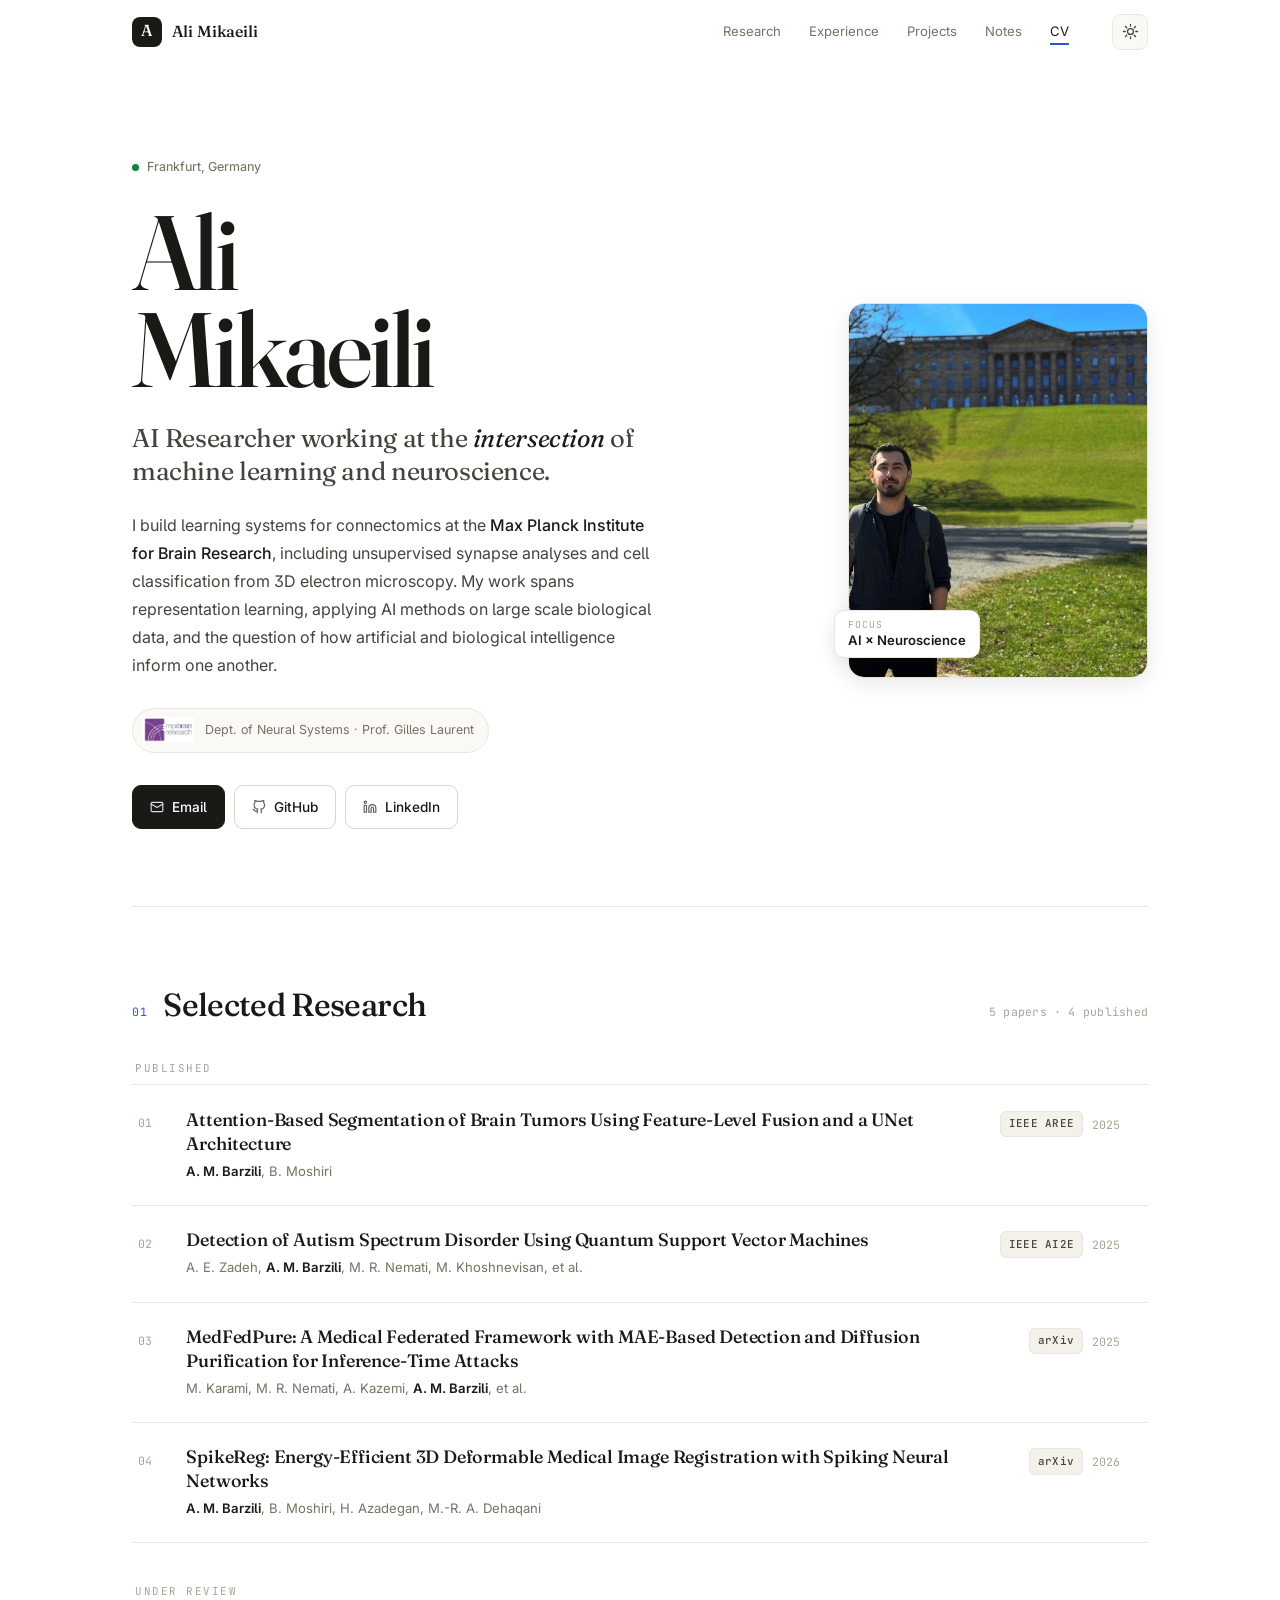
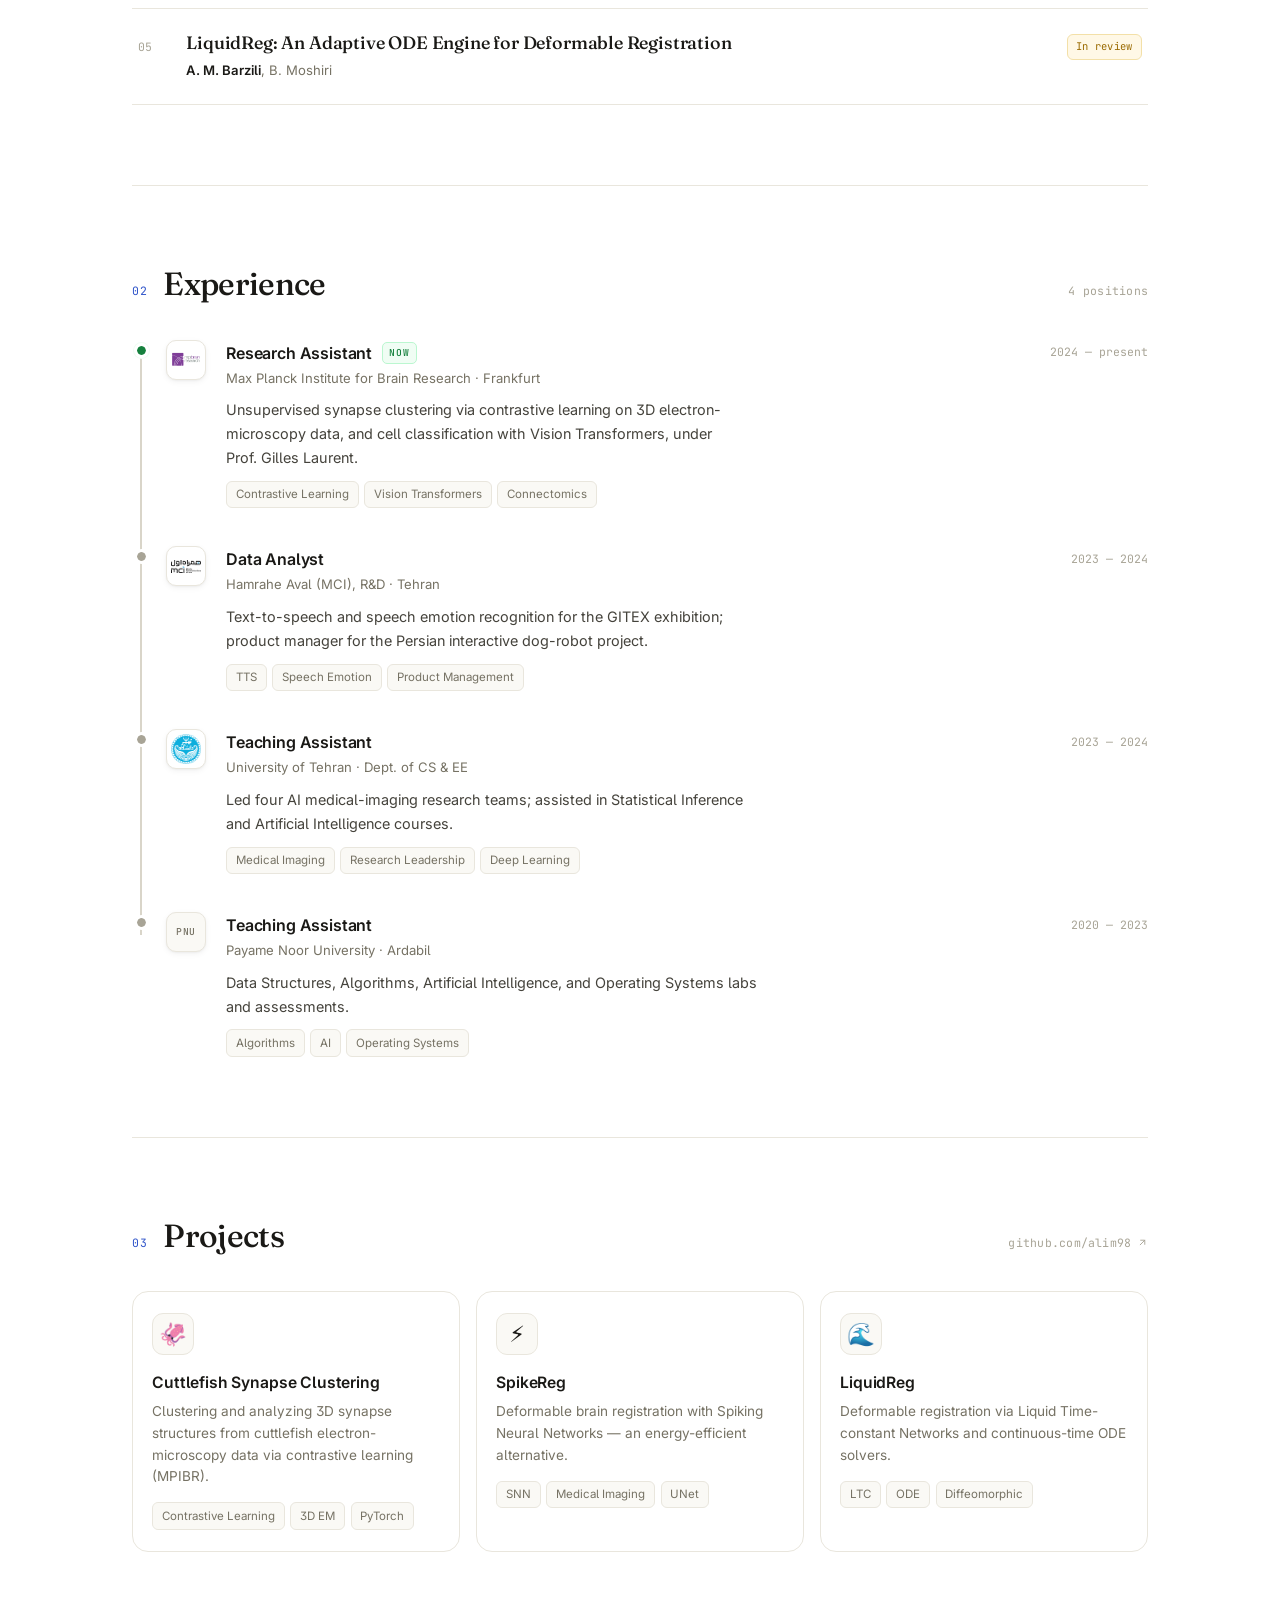
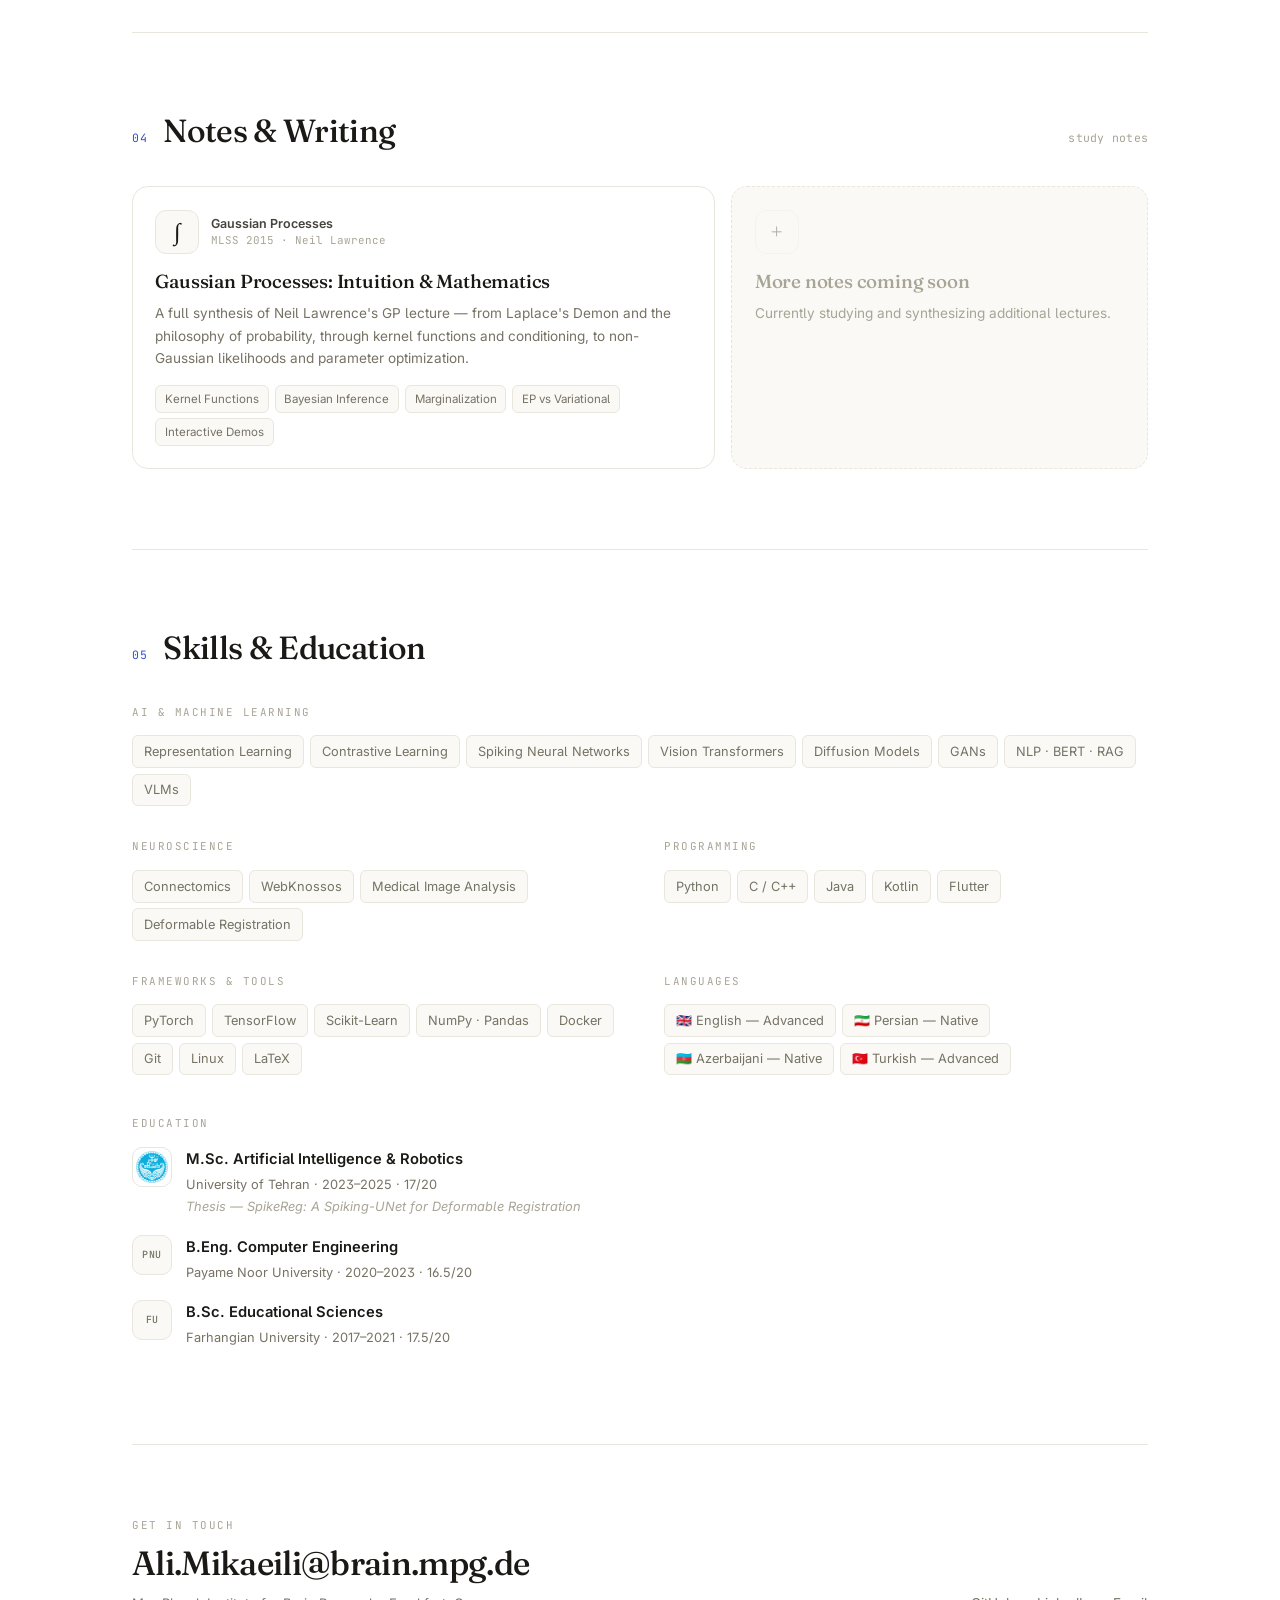
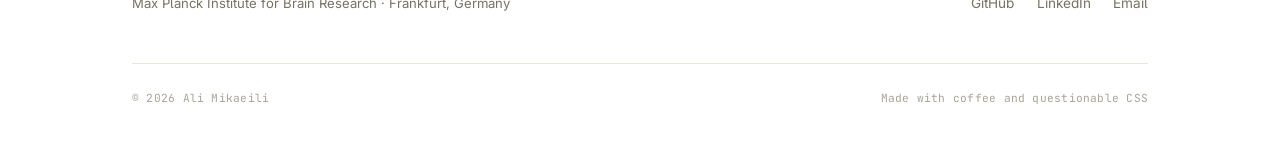
==== commit de993ff6: "v2" ====
--- a/index.html
+++ b/index.html
@@ -104,7 +104,7 @@
         <div class="hero-text">
           <div class="status reveal">
             <span class="status-dot"></span>
-            Frankfurt, Germany · open to research collaborations
+            Frankfurt, Germany 
           </div>
 
           <h1 class="hero-name reveal">Ali<br />Mikaeili</h1>
@@ -115,8 +115,8 @@
 
           <p class="hero-bio reveal">
             I build learning systems for connectomics at the <strong>Max&nbsp;Planck Institute for Brain
-            Research</strong> — unsupervised synapse clustering and cell classification from 3D electron
-            microscopy. My work spans representation learning, medical image registration, and the question of how
+            Research</strong>, including unsupervised synapse analyses and cell classification from 3D electron
+            microscopy. My work spans representation learning, applying AI methods on large scale biological data, and the question of how
             artificial and biological intelligence inform one another.
           </p>
 
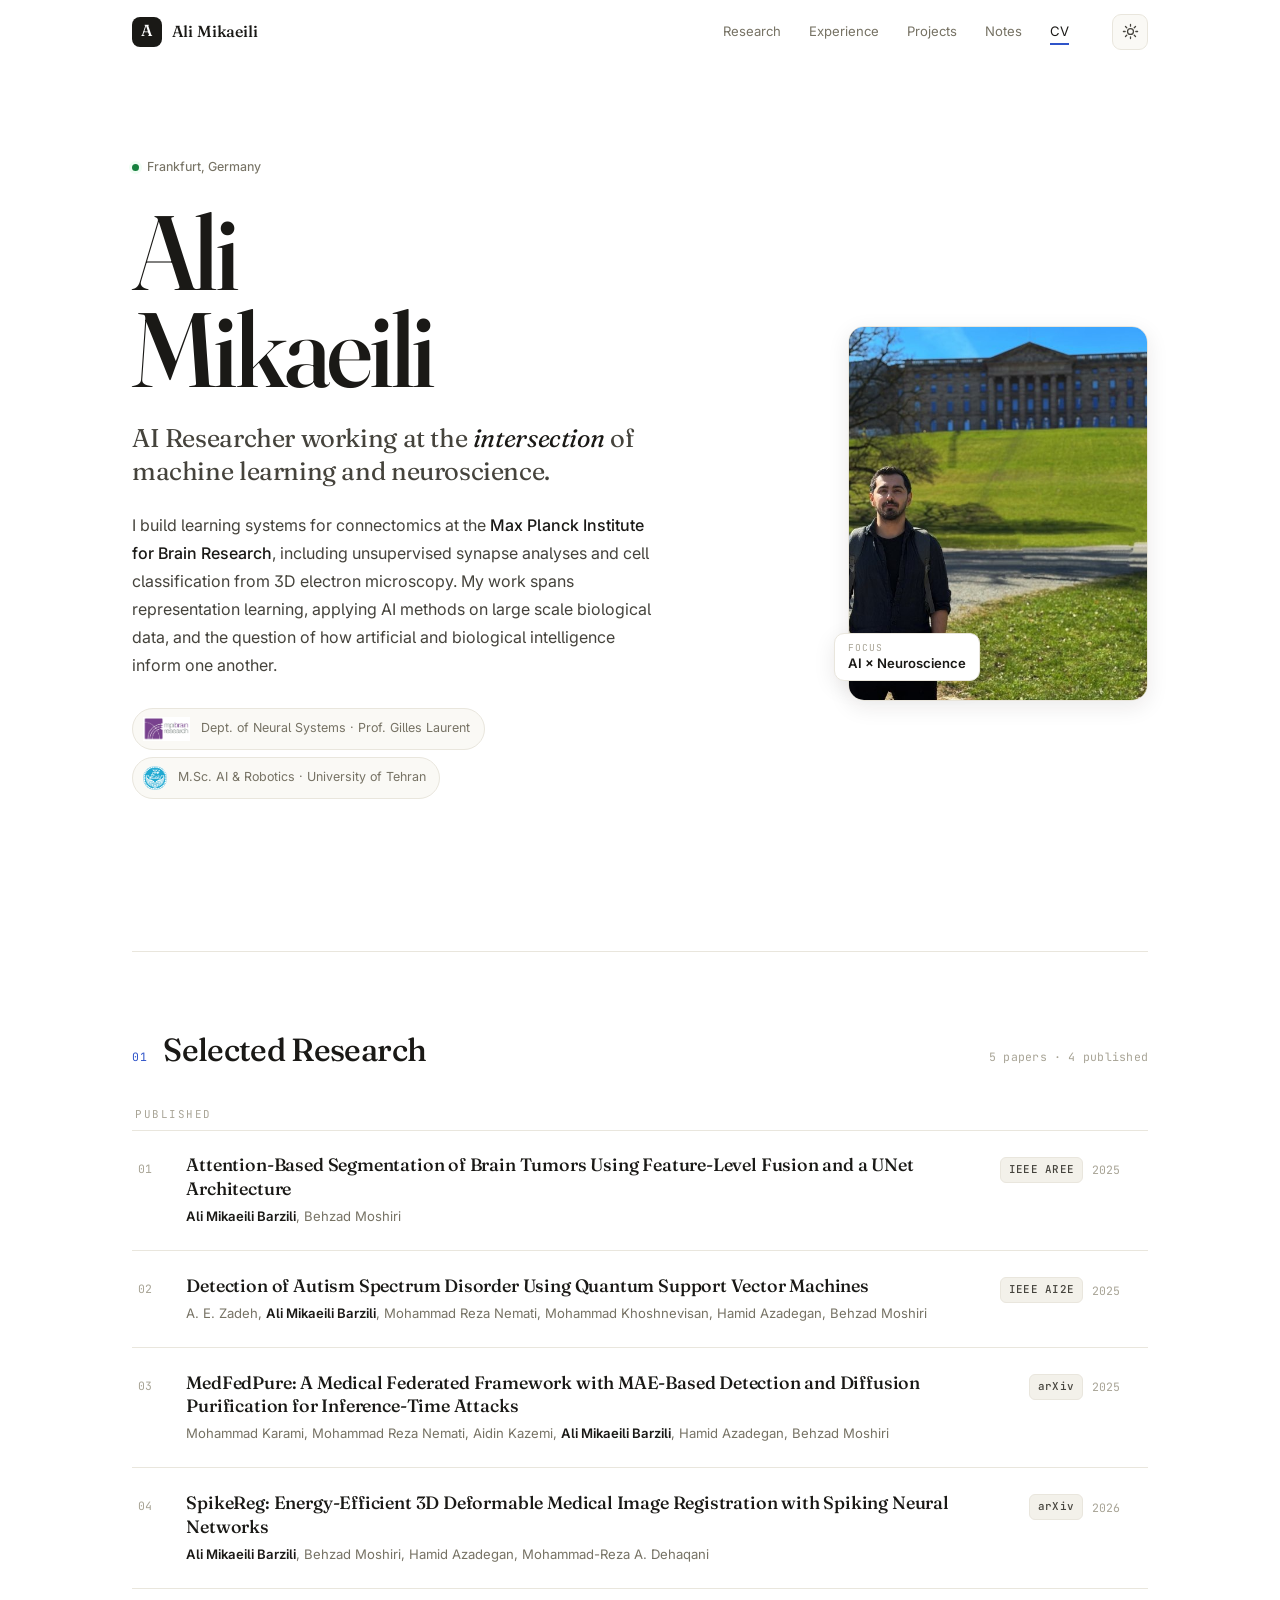
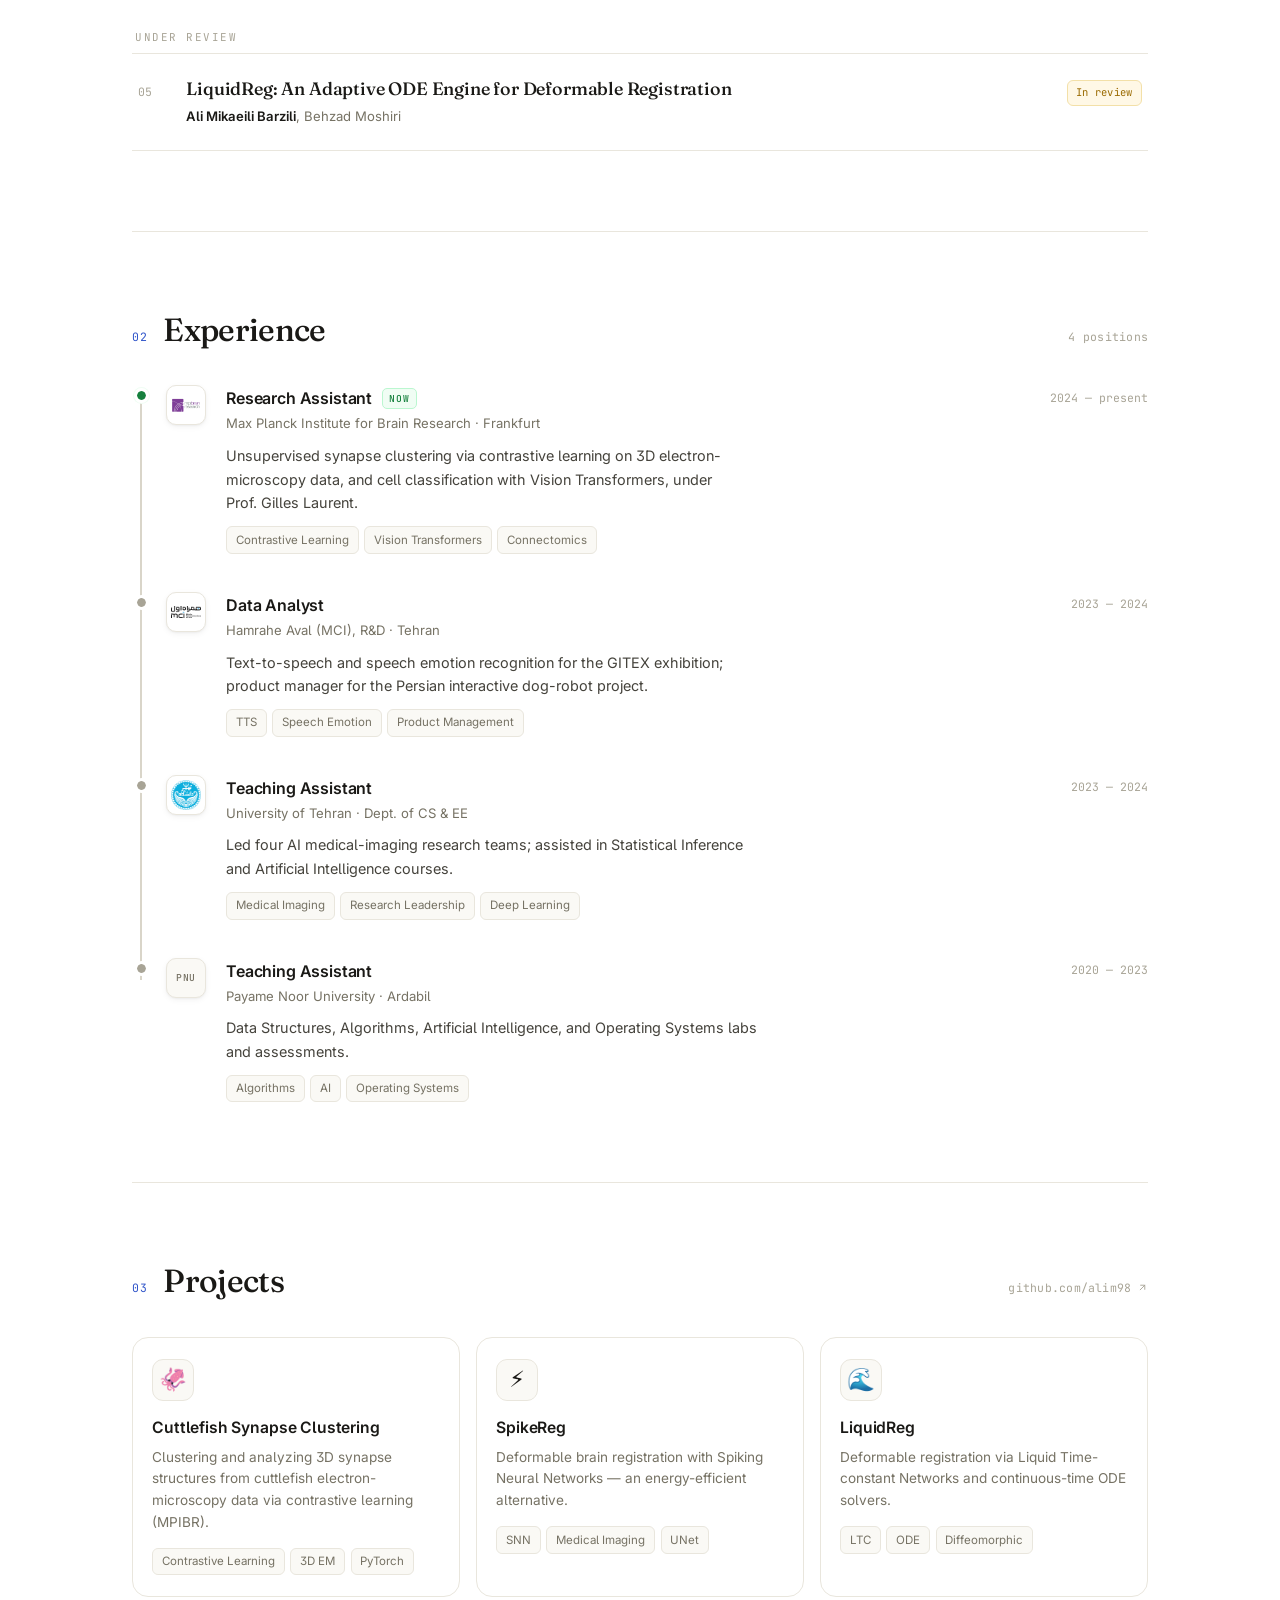
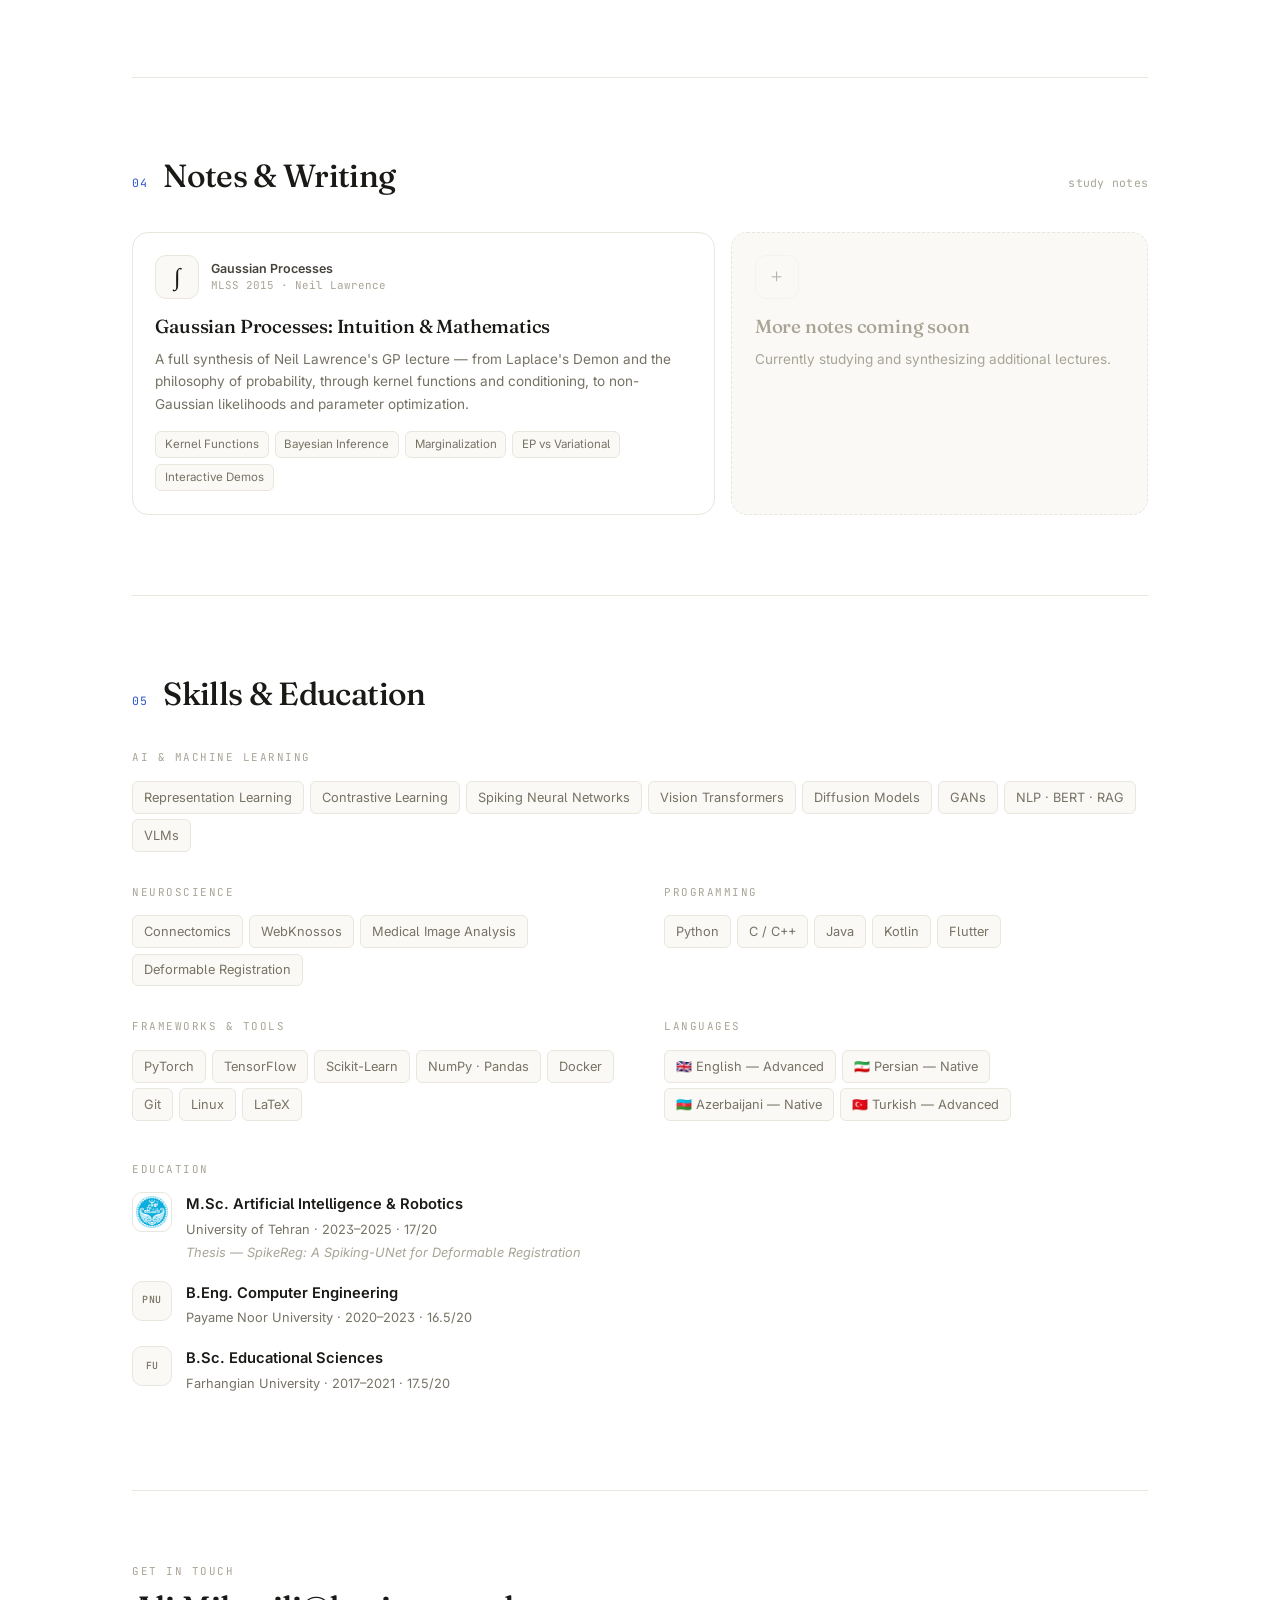
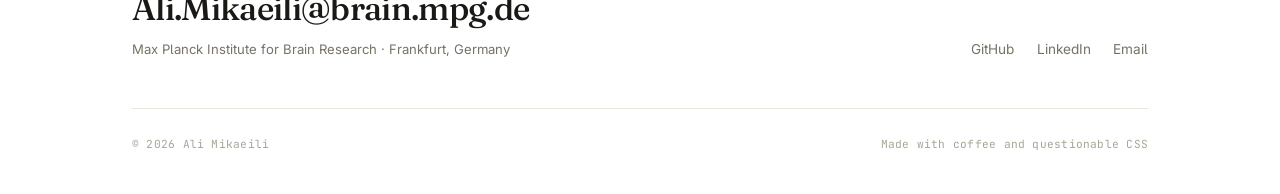
==== commit 90229b4d: "affilation" ====
--- a/index.html
+++ b/index.html
@@ -120,9 +120,15 @@
             artificial and biological intelligence inform one another.
           </p>
 
-          <div class="hero-affil reveal">
-            <img src="assets/mpi.png" alt="" class="hero-affil-logo" />
-            <span>Dept. of Neural Systems · Prof.&nbsp;Gilles&nbsp;Laurent</span>
+          <div class="hero-affils reveal">
+            <div class="hero-affil">
+              <img src="assets/mpi.png" alt="" class="hero-affil-logo" />
+              <span>Dept. of Neural Systems · Prof.&nbsp;Gilles&nbsp;Laurent</span>
+            </div>
+            <div class="hero-affil">
+              <img src="assets/ut.png" alt="" class="hero-affil-logo" />
+              <span>M.Sc. AI &amp; Robotics · University of Tehran</span>
+            </div>
           </div>
 
           <div class="hero-links reveal">
@@ -181,7 +187,7 @@
               <div class="pub-main">
                 <h3 class="pub-title">Attention-Based Segmentation of Brain Tumors Using Feature-Level Fusion and a
                   UNet Architecture</h3>
-                <p class="pub-authors"><strong>A. M. Barzili</strong>, B. Moshiri</p>
+                <p class="pub-authors"><strong>Ali Mikaeili Barzili</strong>, Behzad Moshiri</p>
               </div>
               <div class="pub-aside">
                 <span class="pub-venue">IEEE AREE</span>
@@ -199,8 +205,7 @@
               <span class="pub-n">02</span>
               <div class="pub-main">
                 <h3 class="pub-title">Detection of Autism Spectrum Disorder Using Quantum Support Vector Machines</h3>
-                <p class="pub-authors">A. E. Zadeh, <strong>A. M. Barzili</strong>, M. R. Nemati, M. Khoshnevisan, et
-                  al.</p>
+                <p class="pub-authors">A. E. Zadeh, <strong>Ali Mikaeili Barzili</strong>, Mohammad Reza Nemati, Mohammad Khoshnevisan, Hamid Azadegan, Behzad Moshiri</p>
               </div>
               <div class="pub-aside">
                 <span class="pub-venue">IEEE AI2E</span>
@@ -219,7 +224,7 @@
               <div class="pub-main">
                 <h3 class="pub-title">MedFedPure: A Medical Federated Framework with MAE-Based Detection and Diffusion
                   Purification for Inference-Time Attacks</h3>
-                <p class="pub-authors">M. Karami, M. R. Nemati, A. Kazemi, <strong>A. M. Barzili</strong>, et al.</p>
+                <p class="pub-authors">Mohammad Karami, Mohammad Reza Nemati, Aidin Kazemi, <strong>Ali Mikaeili Barzili</strong>, Hamid Azadegan, Behzad Moshiri</p>
               </div>
               <div class="pub-aside">
                 <span class="pub-venue">arXiv</span>
@@ -238,7 +243,7 @@
               <div class="pub-main">
                 <h3 class="pub-title">SpikeReg: Energy-Efficient 3D Deformable Medical Image Registration with
                   Spiking Neural Networks</h3>
-                <p class="pub-authors"><strong>A. M. Barzili</strong>, B. Moshiri, H. Azadegan, M.-R. A. Dehaqani</p>
+                <p class="pub-authors"><strong>Ali Mikaeili Barzili</strong>, Behzad Moshiri, Hamid Azadegan, Mohammad-Reza A. Dehaqani</p>
               </div>
               <div class="pub-aside">
                 <span class="pub-venue">arXiv</span>
@@ -263,7 +268,7 @@
               <span class="pub-n">05</span>
               <div class="pub-main">
                 <h3 class="pub-title">LiquidReg: An Adaptive ODE Engine for Deformable Registration</h3>
-                <p class="pub-authors"><strong>A. M. Barzili</strong>, B. Moshiri</p>
+                <p class="pub-authors"><strong>Ali Mikaeili Barzili</strong>, Behzad Moshiri</p>
               </div>
               <div class="pub-aside"><span class="pub-status">In review</span></div>
             </div>
--- a/style.css
+++ b/style.css
@@ -307,19 +307,25 @@
 }
 .hero-bio strong { font-weight: 500; color: var(--ink); }
 
+.hero-affils {
+  display: flex;
+  flex-direction: column;
+  gap: .45rem;
+  margin-bottom: 2rem;
+}
 .hero-affil {
   display: inline-flex;
   align-items: center;
   gap: .7rem;
-  padding: .55rem .85rem .55rem .6rem;
+  padding: .5rem .85rem .5rem .6rem;
   border: 1px solid var(--border);
   background: var(--surface);
   border-radius: 50px;
   font-size: .78rem;
   color: var(--ink-3);
-  margin-bottom: 2rem;
-}
-.hero-affil-logo { height: 26px; width: auto; filter: grayscale(15%); }
+  width: fit-content;
+}
+.hero-affil-logo { height: 24px; width: auto; filter: grayscale(15%); }
 [data-theme="dark"] .hero-affil-logo {
   background: #f4f2ea;
   padding: 2px 5px;
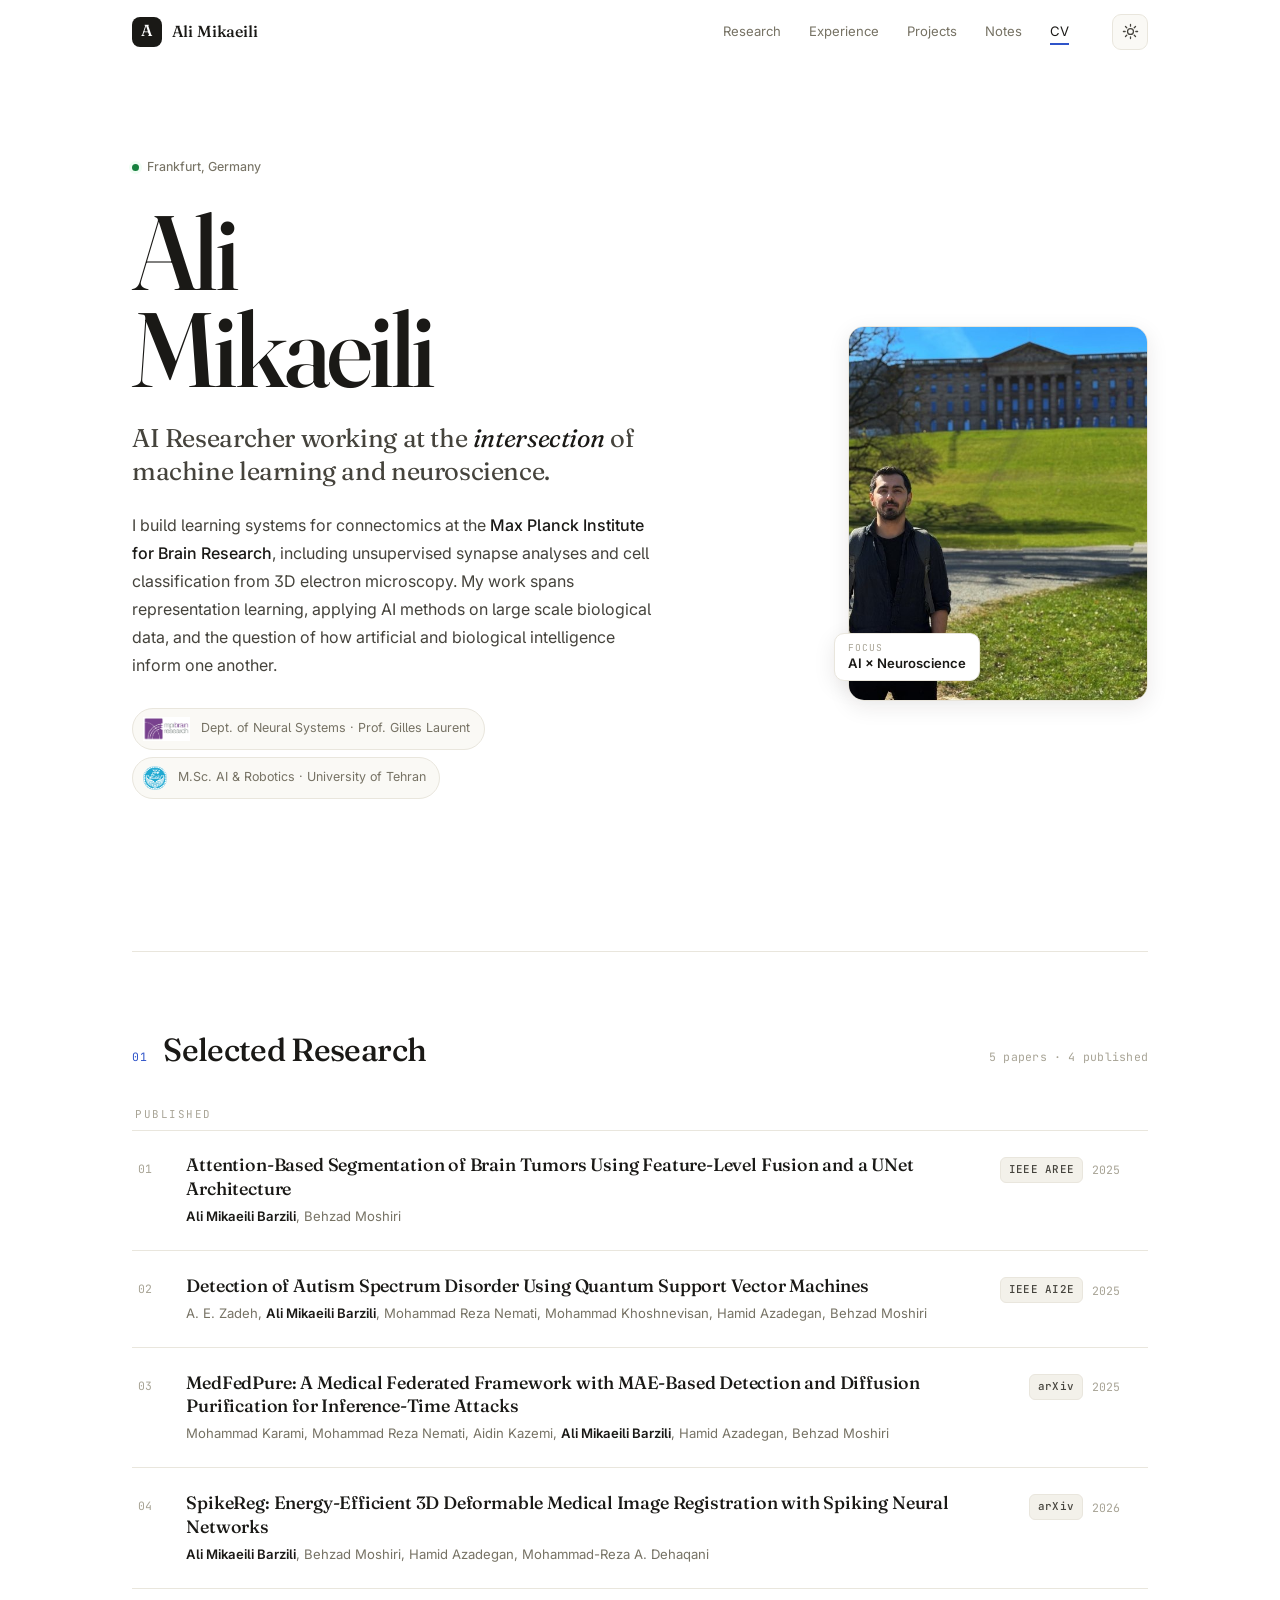
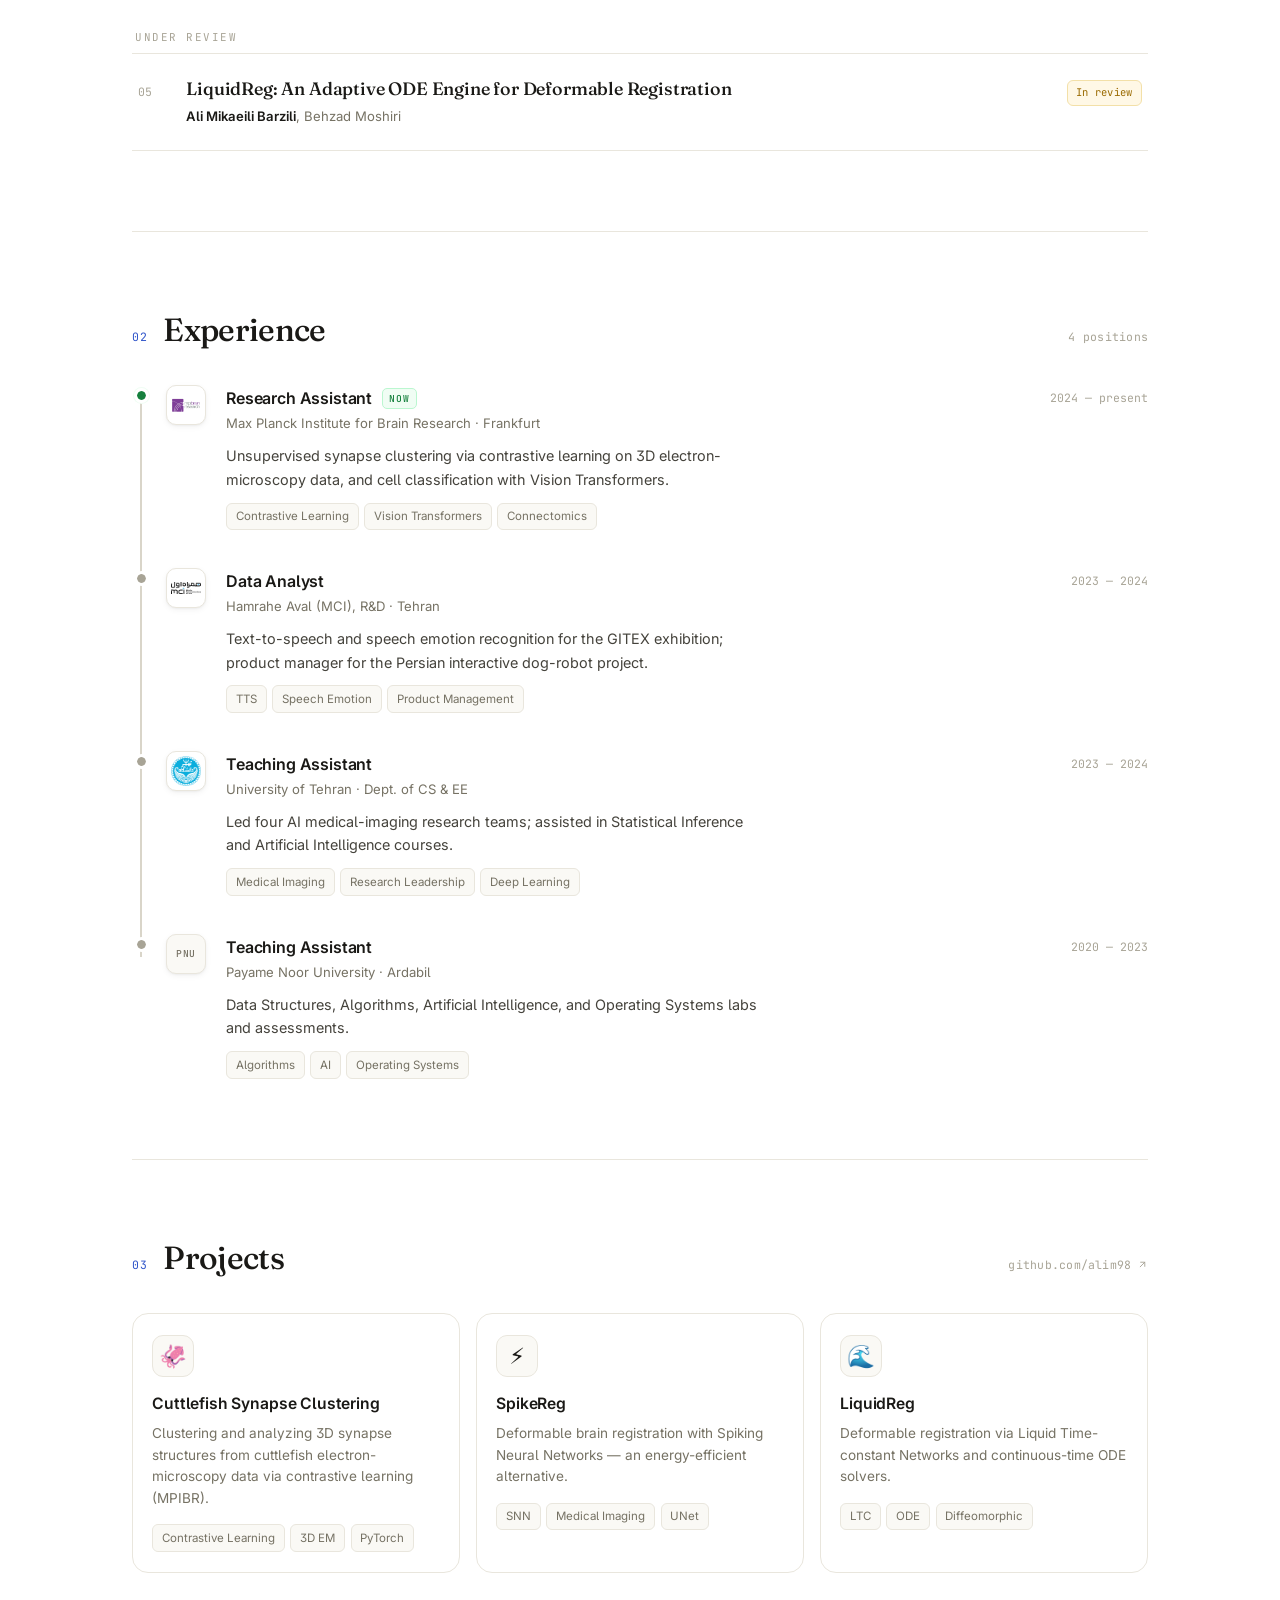
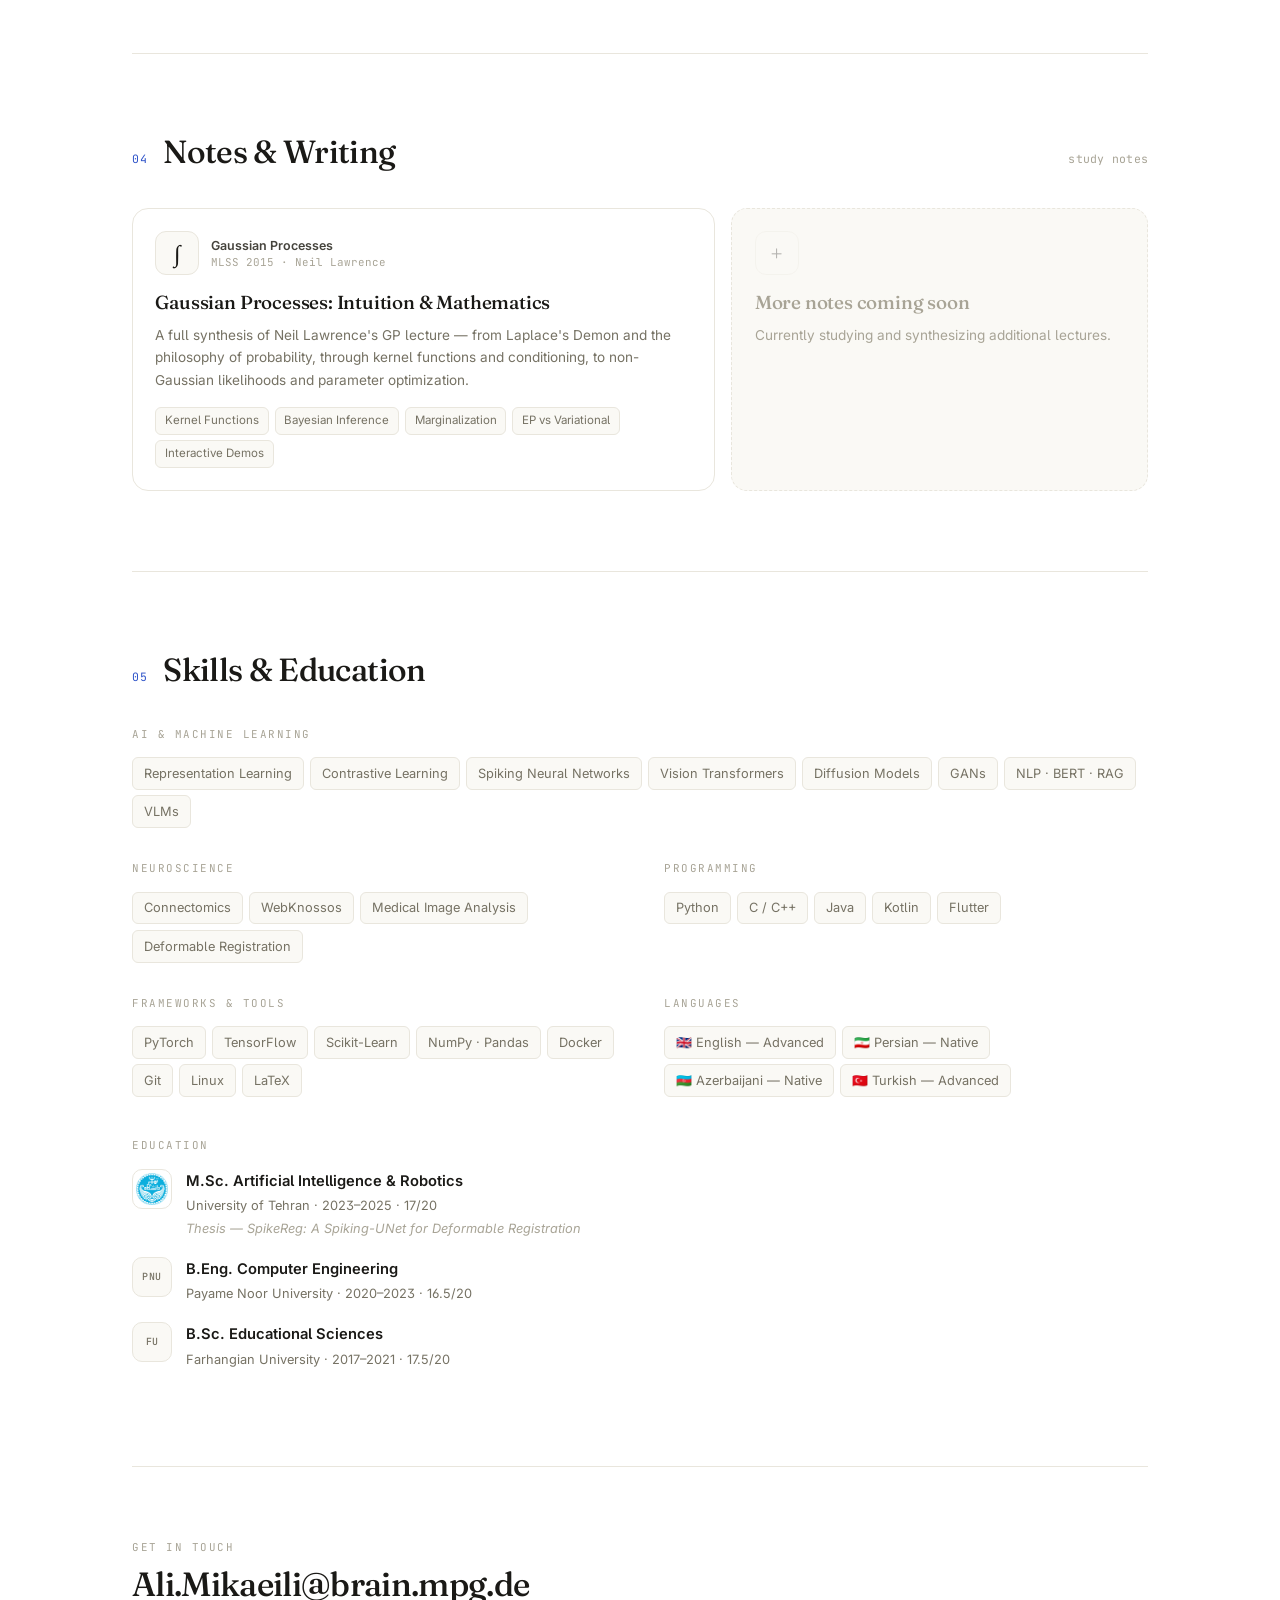
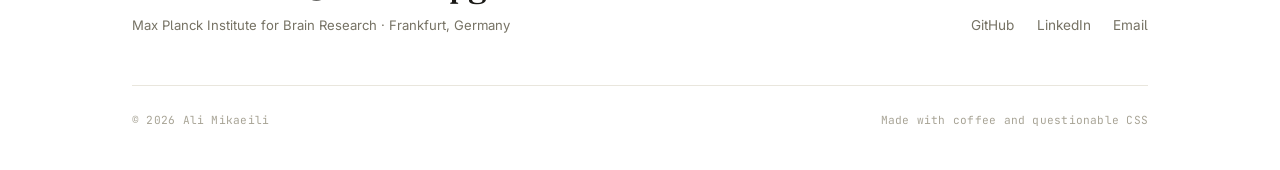
==== commit 33833677: "Update index.html" ====
--- a/index.html
+++ b/index.html
@@ -298,7 +298,7 @@
             </div>
             <p class="tl-org">Max Planck Institute for Brain Research · Frankfurt</p>
             <p class="tl-desc">Unsupervised synapse clustering via contrastive learning on 3D electron-microscopy
-              data, and cell classification with Vision Transformers, under Prof.&nbsp;Gilles&nbsp;Laurent.</p>
+              data, and cell classification with Vision Transformers.</p>
             <div class="tag-row">
               <span>Contrastive Learning</span><span>Vision Transformers</span><span>Connectomics</span>
             </div>
